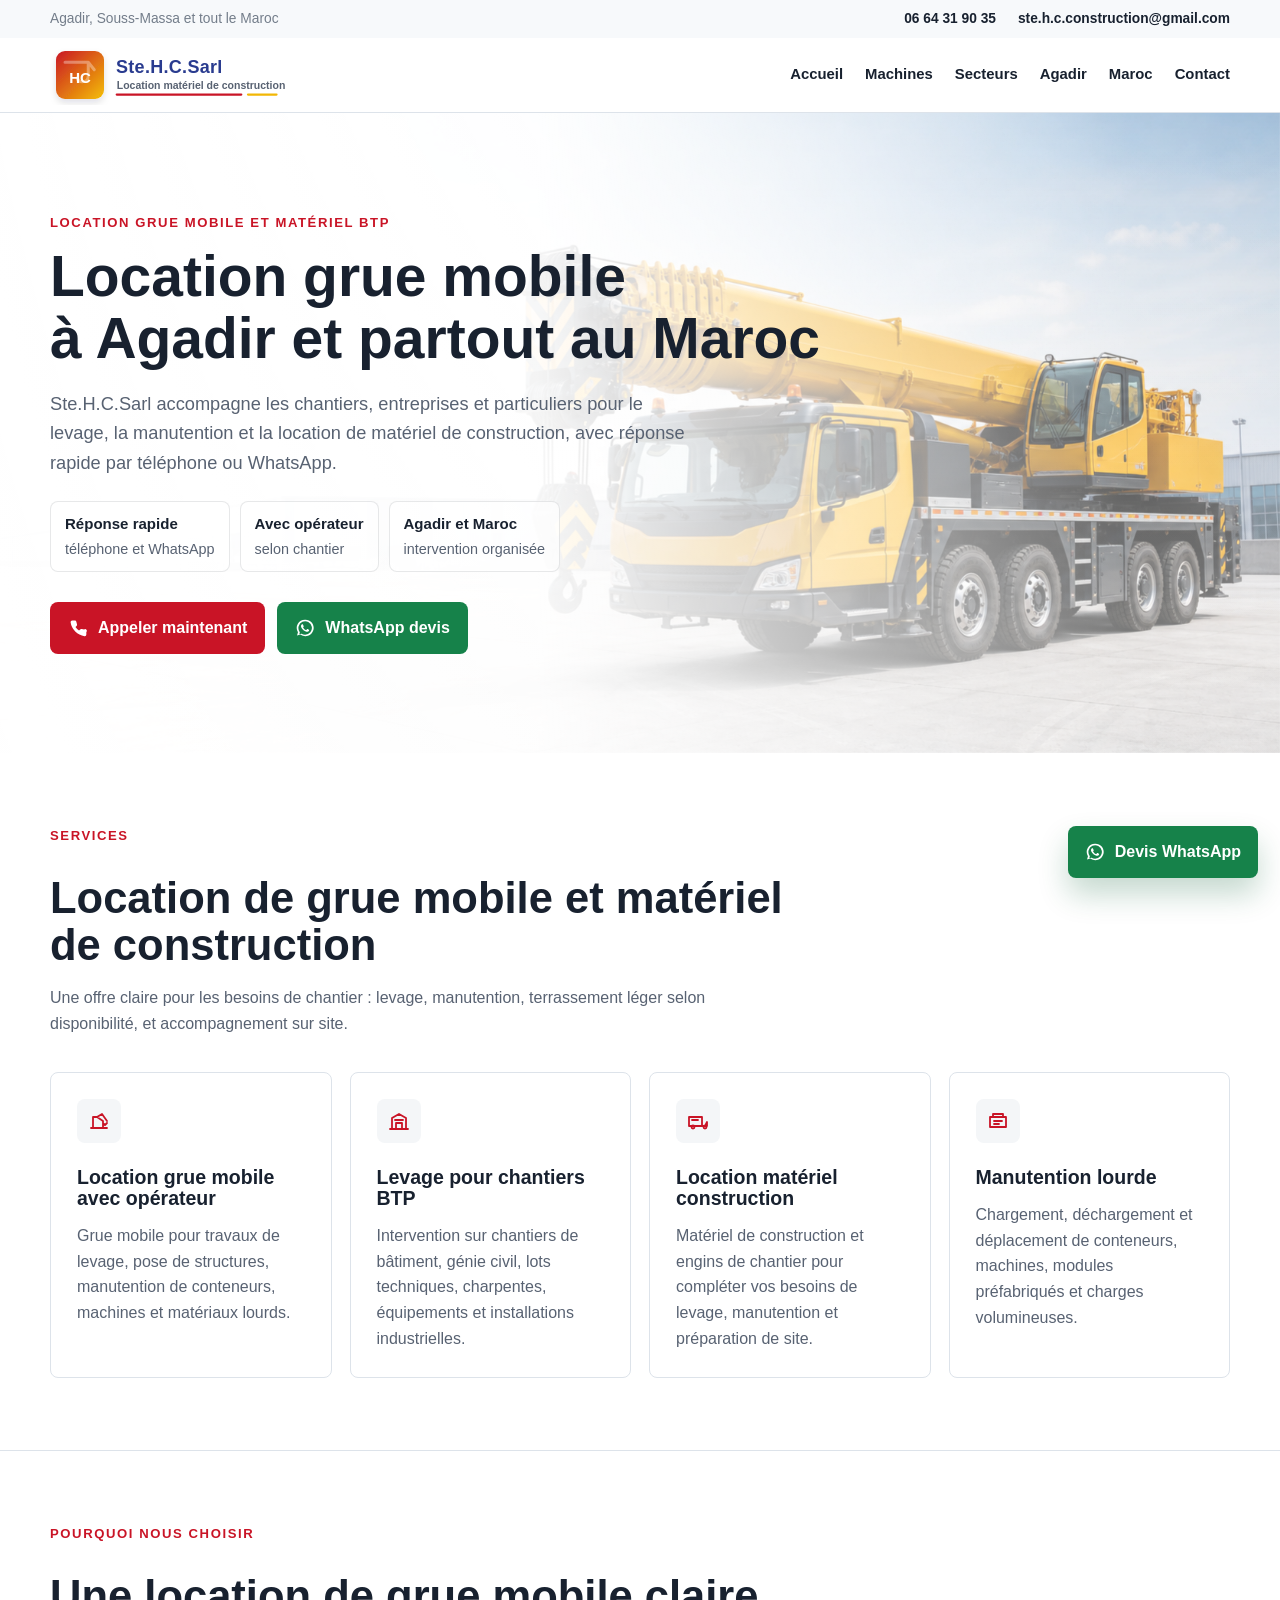
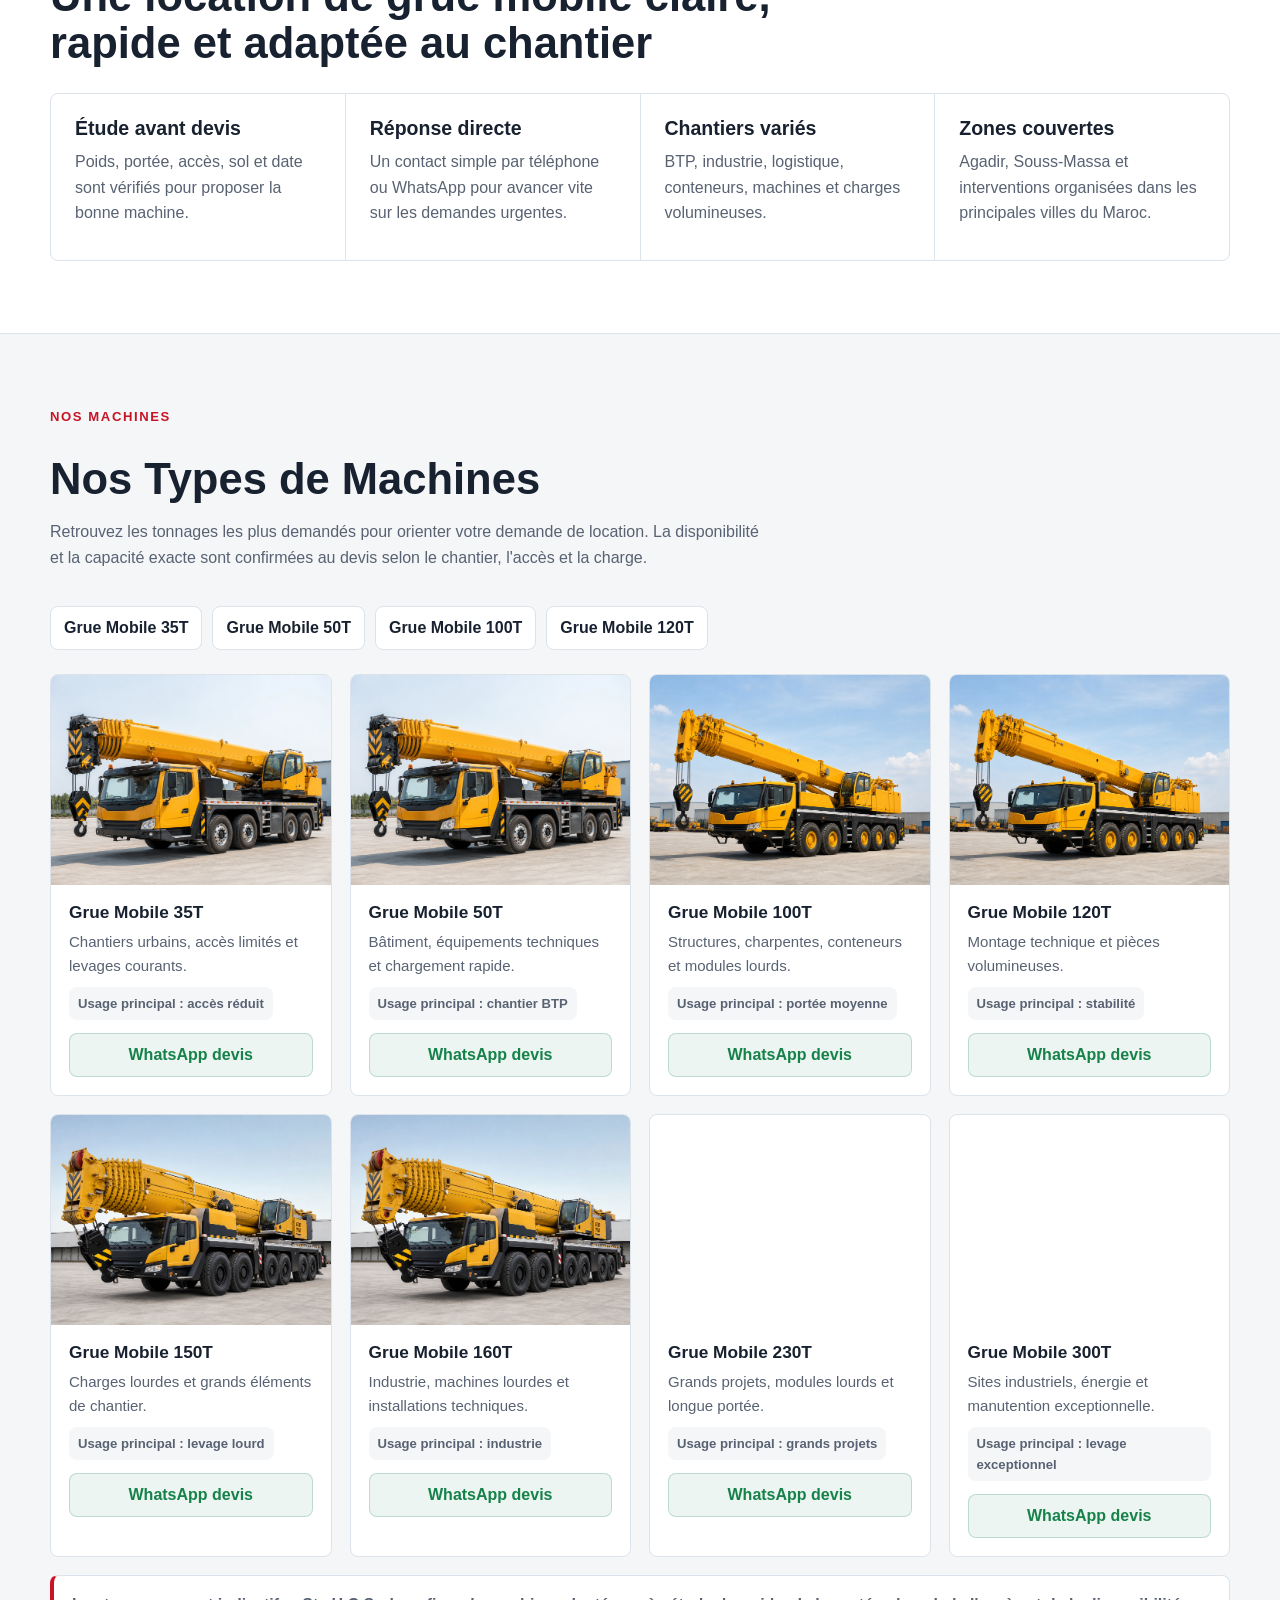
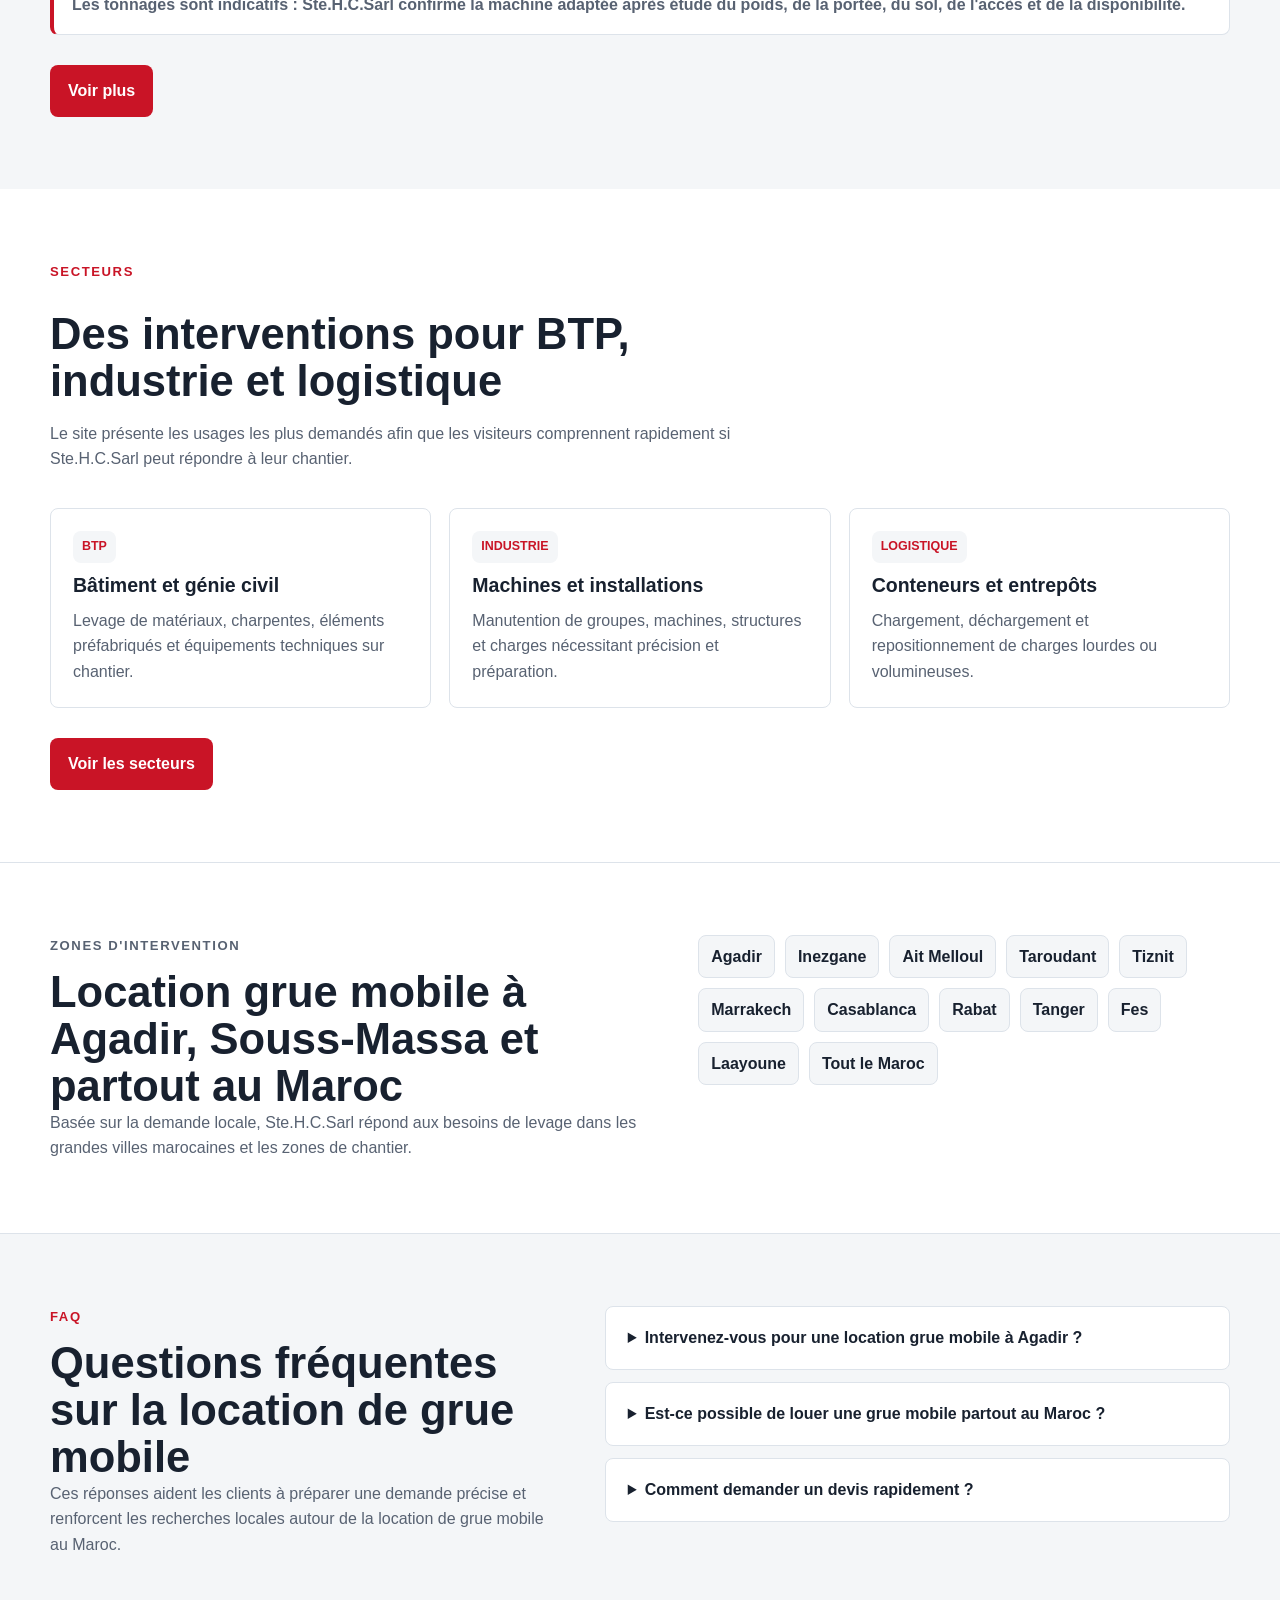
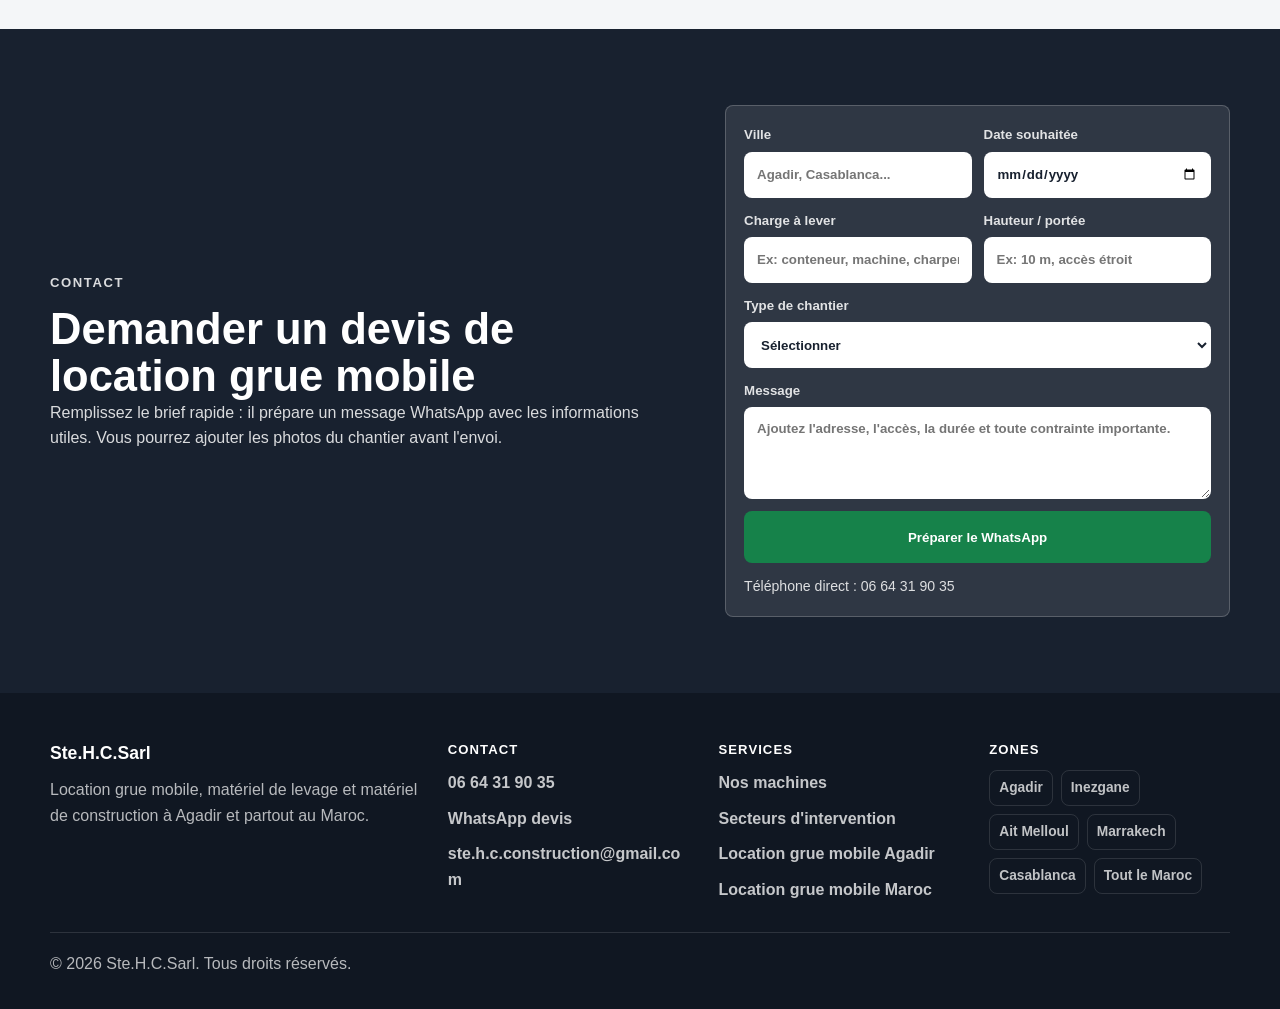
==== index.html @ ab38b183 "Initial static website deploy" ====
<!doctype html>
<html lang="fr-MA">
  <head>
    <meta charset="utf-8">
    <meta name="viewport" content="width=device-width, initial-scale=1">
    <title>Location Grue Mobile Agadir &amp; Maroc | Ste.H.C.Sarl</title>
    <meta name="description" content="Ste.H.C.Sarl loue grue mobile, matériel de levage et matériel de construction à Agadir et au Maroc : BTP, industrie, logistique, conteneurs. Devis WhatsApp.">
    <meta name="keywords" content="location grue mobile Agadir, location grue mobile Maroc, location matériel construction Agadir, grue mobile SANY Maroc, levage Agadir, manutention lourde Maroc">
    <meta name="robots" content="index, follow">
    <link rel="canonical" href="https://ste-hc-sarl.ma/">
    <meta property="og:type" content="website">
    <meta property="og:locale" content="fr_MA">
    <meta property="og:title" content="Location grue mobile à Agadir et partout au Maroc">
    <meta property="og:description" content="Location de grue mobile, levage et matériel de construction avec Ste.H.C.Sarl. Intervention à Agadir et dans tout le Maroc.">
    <meta property="og:url" content="https://ste-hc-sarl.ma/">
    <meta property="og:image" content="https://ste-hc-sarl.ma/assets/hero-grue-mobile-professionnelle.png">
    <meta name="twitter:card" content="summary_large_image">
    <link rel="icon" href="assets/logo-ste-hc-sarl-mark.svg" type="image/svg+xml">
    <link rel="stylesheet" href="styles.css">
    <script defer src="script.js"></script>
    <script type="application/ld+json">
      {
        "@context": "https://schema.org",
        "@type": ["LocalBusiness", "ProfessionalService"],
        "name": "Ste.H.C.Sarl",
        "alternateName": "Ste H C Sarl",
        "description": "Location de grue mobile, matériel de levage et matériel de construction à Agadir et partout au Maroc.",
        "url": "https://ste-hc-sarl.ma/",
        "telephone": "+212664319035",
        "email": "ste.h.c.construction@gmail.com",
        "priceRange": "Sur devis",
        "image": [
          "https://ste-hc-sarl.ma/assets/hero-grue-mobile-professionnelle.png",
          "https://ste-hc-sarl.ma/assets/location-grue-mobile-levage-conteneur-agadir.jpeg",
          "https://ste-hc-sarl.ma/assets/ste-hc-sarl-location-materiel-construction-maroc.jpeg"
        ],
        "address": {
          "@type": "PostalAddress",
          "addressLocality": "Agadir",
          "addressRegion": "Souss-Massa",
          "addressCountry": "MA"
        },
        "areaServed": [
          "Agadir",
          "Inezgane",
          "Ait Melloul",
          "Souss-Massa",
          "Marrakech",
          "Casablanca",
          "Rabat",
          "Tanger",
          "Fes",
          "Laayoune",
          "Maroc"
        ],
        "openingHoursSpecification": [
          {
            "@type": "OpeningHoursSpecification",
            "dayOfWeek": ["Monday", "Tuesday", "Wednesday", "Thursday", "Friday", "Saturday"],
            "opens": "08:00",
            "closes": "19:00"
          }
        ],
        "makesOffer": [
          {
            "@type": "Offer",
            "itemOffered": {
              "@type": "Service",
              "name": "Location grue mobile Agadir",
              "serviceType": "Location de grue mobile avec opérateur"
            }
          },
          {
            "@type": "Offer",
            "itemOffered": {
              "@type": "Service",
              "name": "Location matériel de construction Maroc",
              "serviceType": "Location de matériel BTP et matériel de levage"
            }
          }
        ],
        "contactPoint": {
          "@type": "ContactPoint",
          "telephone": "+212664319035",
          "contactType": "Devis et réservation",
          "areaServed": "MA",
          "availableLanguage": ["fr", "ar"]
        },
        "sameAs": [
          "https://wa.me/212664319035"
        ]
      }
    </script>
  </head>
  <body>
    <a class="skip-link" href="#contenu">Aller au contenu</a>

    <header class="site-header" id="accueil">
      <div class="topbar">
        <div class="container topbar__inner">
          <span>Agadir, Souss-Massa et tout le Maroc</span>
          <a href="tel:+212664319035">06 64 31 90 35</a>
          <a href="mailto:ste.h.c.construction@gmail.com">ste.h.c.construction@gmail.com</a>
        </div>
      </div>

      <nav class="navbar" aria-label="Navigation principale">
        <div class="container navbar__inner">
          <a class="brand" href="index.html" aria-label="Accueil Ste.H.C.Sarl">
            <img class="brand__logo" src="assets/logo-ste-hc-sarl.svg" width="360" height="80" alt="Ste.H.C.Sarl - Location matériel de construction">
          </a>
          <button class="nav-toggle" type="button" aria-expanded="false" aria-controls="site-menu">
            <span>Menu</span>
          </button>
          <div class="nav-menu" id="site-menu">
            <a href="index.html">Accueil</a>
            <a href="machines.html">Machines</a>
            <a href="secteurs.html">Secteurs</a>
            <a href="location-grue-mobile-agadir.html">Agadir</a>
            <a href="location-grue-mobile-maroc.html">Maroc</a>
            <a href="#contact">Contact</a>
          </div>
        </div>
      </nav>
    </header>

    <main id="contenu">
      <section class="hero" aria-labelledby="hero-title">
        <img class="hero__image" src="assets/hero-grue-mobile-professionnelle.png" width="1672" height="941" alt="Grue mobile professionnelle disponible en location à Agadir et au Maroc" fetchpriority="high">
        <div class="hero__shade"></div>
        <div class="container hero__content">
          <p class="eyebrow">Location grue mobile et matériel BTP</p>
          <h1 id="hero-title"><span>Location grue mobile</span><span>à Agadir et partout au Maroc</span></h1>
          <p class="hero__lead">Ste.H.C.Sarl accompagne les chantiers, entreprises et particuliers pour le levage, la manutention et la location de matériel de construction, avec réponse rapide par téléphone ou WhatsApp.</p>
          <div class="proof-strip" aria-label="Points forts">
            <span><strong>Réponse rapide</strong> téléphone et WhatsApp</span>
            <span><strong>Avec opérateur</strong> selon chantier</span>
            <span><strong>Agadir et Maroc</strong> intervention organisée</span>
          </div>
          <div class="hero__actions">
            <a class="btn btn--primary" href="tel:+212664319035">
              <svg aria-hidden="true" viewBox="0 0 24 24"><path d="M22 16.92v3a2 2 0 0 1-2.18 2A19.8 19.8 0 0 1 3.11 5.18 2 2 0 0 1 5.1 3h3a2 2 0 0 1 2 1.72c.12.9.33 1.78.63 2.62a2 2 0 0 1-.45 2.11L9 10.73a16 16 0 0 0 4.27 4.27l1.28-1.28a2 2 0 0 1 2.11-.45c.84.3 1.72.51 2.62.63A2 2 0 0 1 22 16.92z"/></svg>
              Appeler maintenant
            </a>
            <a class="btn btn--whatsapp" href="https://wa.me/212664319035?text=Bonjour%20Ste.H.C.Sarl%2C%20je%20souhaite%20un%20devis%20pour%20une%20location%20de%20grue%20mobile." target="_blank" rel="noopener">
              <svg aria-hidden="true" viewBox="0 0 24 24"><path d="M12.04 2a9.9 9.9 0 0 0-8.5 15l-1.1 4 4.12-1.08A9.94 9.94 0 1 0 12.04 2zm0 18.1a8.1 8.1 0 0 1-4.13-1.13l-.3-.18-2.44.64.65-2.38-.2-.31a8.1 8.1 0 1 1 6.42 3.36zm4.45-6.08c-.24-.12-1.43-.7-1.65-.78-.22-.08-.38-.12-.54.12-.16.24-.62.78-.76.94-.14.16-.28.18-.52.06-.24-.12-1.02-.38-1.94-1.2-.72-.64-1.2-1.43-1.34-1.67-.14-.24-.02-.37.1-.49.11-.11.24-.28.36-.42.12-.14.16-.24.24-.4.08-.16.04-.3-.02-.42-.06-.12-.54-1.3-.74-1.78-.2-.47-.4-.4-.54-.41h-.46c-.16 0-.42.06-.64.3-.22.24-.84.82-.84 2s.86 2.32.98 2.48c.12.16 1.69 2.58 4.1 3.62.57.25 1.02.39 1.37.5.58.18 1.1.16 1.51.1.46-.07 1.43-.58 1.63-1.14.2-.56.2-1.04.14-1.14-.06-.1-.22-.16-.46-.28z"/></svg>
              WhatsApp devis
            </a>
          </div>
        </div>
      </section>

      <section class="section" aria-labelledby="services-title">
        <div class="container">
          <div class="section__heading">
            <p class="eyebrow">Services</p>
            <h2 id="services-title">Location de grue mobile et matériel de construction</h2>
            <p>Une offre claire pour les besoins de chantier : levage, manutention, terrassement léger selon disponibilité, et accompagnement sur site.</p>
          </div>

          <div class="service-grid">
            <article class="service-card">
              <span class="service-card__icon" aria-hidden="true">
                <svg viewBox="0 0 24 24"><path d="M4 19h16M6 19V8h4l6 4v7M10 8l5-3 5 7M16 19v-5M16 14l2 2 2-2"/></svg>
              </span>
              <h3>Location grue mobile avec opérateur</h3>
              <p>Grue mobile pour travaux de levage, pose de structures, manutention de conteneurs, machines et matériaux lourds.</p>
            </article>
            <article class="service-card">
              <span class="service-card__icon" aria-hidden="true">
                <svg viewBox="0 0 24 24"><path d="M3 20h18M5 20V9l7-4 7 4v11M9 20v-6h6v6M8 11h8"/></svg>
              </span>
              <h3>Levage pour chantiers BTP</h3>
              <p>Intervention sur chantiers de bâtiment, génie civil, lots techniques, charpentes, équipements et installations industrielles.</p>
            </article>
            <article class="service-card">
              <span class="service-card__icon" aria-hidden="true">
                <svg viewBox="0 0 24 24"><path d="M3 17h13V8H3v9Zm13 0h3l2-4v4M7 19.5A1.5 1.5 0 1 0 7 16.5a1.5 1.5 0 0 0 0 3Zm12 0a1.5 1.5 0 1 0 0-3 1.5 1.5 0 0 0 0 3ZM6 11h6"/></svg>
              </span>
              <h3>Location matériel construction</h3>
              <p>Matériel de construction et engins de chantier pour compléter vos besoins de levage, manutention et préparation de site.</p>
            </article>
            <article class="service-card">
              <span class="service-card__icon" aria-hidden="true">
                <svg viewBox="0 0 24 24"><path d="M4 8h16v10H4V8Zm3 0V5h10v3M8 12h8M8 15h5"/></svg>
              </span>
              <h3>Manutention lourde</h3>
              <p>Chargement, déchargement et déplacement de conteneurs, machines, modules préfabriqués et charges volumineuses.</p>
            </article>
          </div>
        </div>
      </section>

      <section class="section trust-section" aria-labelledby="trust-title">
        <div class="container">
          <div class="section__heading section__heading--compact">
            <p class="eyebrow">Pourquoi nous choisir</p>
            <h2 id="trust-title">Une location de grue mobile claire, rapide et adaptée au chantier</h2>
          </div>
          <div class="trust-grid">
            <article>
              <h3>Étude avant devis</h3>
              <p>Poids, portée, accès, sol et date sont vérifiés pour proposer la bonne machine.</p>
            </article>
            <article>
              <h3>Réponse directe</h3>
              <p>Un contact simple par téléphone ou WhatsApp pour avancer vite sur les demandes urgentes.</p>
            </article>
            <article>
              <h3>Chantiers variés</h3>
              <p>BTP, industrie, logistique, conteneurs, machines et charges volumineuses.</p>
            </article>
            <article>
              <h3>Zones couvertes</h3>
              <p>Agadir, Souss-Massa et interventions organisées dans les principales villes du Maroc.</p>
            </article>
          </div>
        </div>
      </section>

      <section class="section section--alt" id="types-machines" aria-labelledby="machines-title">
        <div class="container">
          <div class="section__heading">
            <p class="eyebrow">Nos Machines</p>
            <h2 id="machines-title">Nos Types de Machines</h2>
            <p>Retrouvez les tonnages les plus demandés pour orienter votre demande de location. La disponibilité et la capacité exacte sont confirmées au devis selon le chantier, l'accès et la charge.</p>
          </div>

          <div class="machine-filter" aria-label="Types de machines">
            <a href="#machine-35t">Grue Mobile 35T</a>
            <a href="#machine-50t">Grue Mobile 50T</a>
            <a href="#machine-100t">Grue Mobile 100T</a>
            <a href="#machine-120t">Grue Mobile 120T</a>
          </div>

          <div class="machine-type-grid">
            <article class="machine-type-card" id="machine-35t">
              <img src="assets/grue-mobile-catalogue-35t-50t.png" width="1448" height="1086" loading="lazy" decoding="async" alt="Visuel catalogue grue mobile 35T pour location au Maroc">
              <div class="machine-type-card__body">
                <h3>Grue Mobile 35T</h3>
                <p>Chantiers urbains, accès limités et levages courants.</p>
                <span class="machine-type-card__use">Usage principal : accès réduit</span>
                <a href="https://wa.me/212664319035?text=Bonjour%20Ste.H.C.Sarl%2C%20je%20souhaite%20un%20devis%20pour%20une%20grue%20mobile%2035T." target="_blank" rel="noopener">WhatsApp devis</a>
              </div>
            </article>
            <article class="machine-type-card" id="machine-50t">
              <img src="assets/grue-mobile-catalogue-35t-50t.png" width="1448" height="1086" loading="lazy" decoding="async" alt="Visuel catalogue grue mobile 50T pour chantier au Maroc">
              <div class="machine-type-card__body">
                <h3>Grue Mobile 50T</h3>
                <p>Bâtiment, équipements techniques et chargement rapide.</p>
                <span class="machine-type-card__use">Usage principal : chantier BTP</span>
                <a href="https://wa.me/212664319035?text=Bonjour%20Ste.H.C.Sarl%2C%20je%20souhaite%20un%20devis%20pour%20une%20grue%20mobile%2050T." target="_blank" rel="noopener">WhatsApp devis</a>
              </div>
            </article>
            <article class="machine-type-card" id="machine-100t">
              <img src="assets/grue-mobile-catalogue-100t-120t.png" width="1448" height="1086" loading="lazy" decoding="async" alt="Visuel catalogue grue mobile 100T pour travaux BTP">
              <div class="machine-type-card__body">
                <h3>Grue Mobile 100T</h3>
                <p>Structures, charpentes, conteneurs et modules lourds.</p>
                <span class="machine-type-card__use">Usage principal : portée moyenne</span>
                <a href="https://wa.me/212664319035?text=Bonjour%20Ste.H.C.Sarl%2C%20je%20souhaite%20un%20devis%20pour%20une%20grue%20mobile%20100T." target="_blank" rel="noopener">WhatsApp devis</a>
              </div>
            </article>
            <article class="machine-type-card" id="machine-120t">
              <img src="assets/grue-mobile-catalogue-100t-120t.png" width="1448" height="1086" loading="lazy" decoding="async" alt="Visuel catalogue grue mobile 120T au Maroc selon disponibilité">
              <div class="machine-type-card__body">
                <h3>Grue Mobile 120T</h3>
                <p>Montage technique et pièces volumineuses.</p>
                <span class="machine-type-card__use">Usage principal : stabilité</span>
                <a href="https://wa.me/212664319035?text=Bonjour%20Ste.H.C.Sarl%2C%20je%20souhaite%20un%20devis%20pour%20une%20grue%20mobile%20120T." target="_blank" rel="noopener">WhatsApp devis</a>
              </div>
            </article>
            <article class="machine-type-card" id="machine-150t">
              <img src="assets/grue-mobile-catalogue-150t-160t.png" width="1448" height="1086" loading="lazy" decoding="async" alt="Visuel catalogue grue mobile 150T pour levage lourd au Maroc">
              <div class="machine-type-card__body">
                <h3>Grue Mobile 150T</h3>
                <p>Charges lourdes et grands éléments de chantier.</p>
                <span class="machine-type-card__use">Usage principal : levage lourd</span>
                <a href="https://wa.me/212664319035?text=Bonjour%20Ste.H.C.Sarl%2C%20je%20souhaite%20un%20devis%20pour%20une%20grue%20mobile%20150T." target="_blank" rel="noopener">WhatsApp devis</a>
              </div>
            </article>
            <article class="machine-type-card" id="machine-160t">
              <img src="assets/grue-mobile-catalogue-150t-160t.png" width="1448" height="1086" loading="lazy" decoding="async" alt="Visuel catalogue grue mobile 160T pour chantier industriel">
              <div class="machine-type-card__body">
                <h3>Grue Mobile 160T</h3>
                <p>Industrie, machines lourdes et installations techniques.</p>
                <span class="machine-type-card__use">Usage principal : industrie</span>
                <a href="https://wa.me/212664319035?text=Bonjour%20Ste.H.C.Sarl%2C%20je%20souhaite%20un%20devis%20pour%20une%20grue%20mobile%20160T." target="_blank" rel="noopener">WhatsApp devis</a>
              </div>
            </article>
            <article class="machine-type-card" id="machine-230t">
              <img src="assets/grue-mobile-catalogue-230t-300t.png" width="1448" height="1086" loading="lazy" decoding="async" alt="Visuel catalogue grue mobile 230T pour grands projets au Maroc">
              <div class="machine-type-card__body">
                <h3>Grue Mobile 230T</h3>
                <p>Grands projets, modules lourds et longue portée.</p>
                <span class="machine-type-card__use">Usage principal : grands projets</span>
                <a href="https://wa.me/212664319035?text=Bonjour%20Ste.H.C.Sarl%2C%20je%20souhaite%20un%20devis%20pour%20une%20grue%20mobile%20230T." target="_blank" rel="noopener">WhatsApp devis</a>
              </div>
            </article>
            <article class="machine-type-card" id="machine-300t">
              <img src="assets/grue-mobile-catalogue-230t-300t.png" width="1448" height="1086" loading="lazy" decoding="async" alt="Visuel catalogue grue mobile 300T pour manutention exceptionnelle au Maroc">
              <div class="machine-type-card__body">
                <h3>Grue Mobile 300T</h3>
                <p>Sites industriels, énergie et manutention exceptionnelle.</p>
                <span class="machine-type-card__use">Usage principal : levage exceptionnel</span>
                <a href="https://wa.me/212664319035?text=Bonjour%20Ste.H.C.Sarl%2C%20je%20souhaite%20un%20devis%20pour%20une%20grue%20mobile%20300T." target="_blank" rel="noopener">WhatsApp devis</a>
              </div>
            </article>
          </div>
          <p class="machine-note">Les tonnages sont indicatifs : Ste.H.C.Sarl confirme la machine adaptée après étude du poids, de la portée, du sol, de l'accès et de la disponibilité.</p>
          <div class="hero__actions">
            <a class="btn btn--primary" href="machines.html">Voir plus</a>
          </div>
        </div>
      </section>

      <section class="section" aria-labelledby="secteurs-title">
        <div class="container">
          <div class="section__heading">
            <p class="eyebrow">Secteurs</p>
            <h2 id="secteurs-title">Des interventions pour BTP, industrie et logistique</h2>
            <p>Le site présente les usages les plus demandés afin que les visiteurs comprennent rapidement si Ste.H.C.Sarl peut répondre à leur chantier.</p>
          </div>
          <div class="sector-grid">
            <article class="sector-card">
              <div class="sector-card__body">
                <span class="sector-card__meta">BTP</span>
                <h3>Bâtiment et génie civil</h3>
                <p>Levage de matériaux, charpentes, éléments préfabriqués et équipements techniques sur chantier.</p>
              </div>
            </article>
            <article class="sector-card">
              <div class="sector-card__body">
                <span class="sector-card__meta">Industrie</span>
                <h3>Machines et installations</h3>
                <p>Manutention de groupes, machines, structures et charges nécessitant précision et préparation.</p>
              </div>
            </article>
            <article class="sector-card">
              <div class="sector-card__body">
                <span class="sector-card__meta">Logistique</span>
                <h3>Conteneurs et entrepôts</h3>
                <p>Chargement, déchargement et repositionnement de charges lourdes ou volumineuses.</p>
              </div>
            </article>
          </div>
          <div class="hero__actions">
            <a class="btn btn--primary" href="secteurs.html">Voir les secteurs</a>
          </div>
        </div>
      </section>

      <section class="section zones" aria-labelledby="zones-title">
        <div class="container zones__grid">
          <div>
            <p class="eyebrow">Zones d'intervention</p>
            <h2 id="zones-title">Location grue mobile à Agadir, Souss-Massa et partout au Maroc</h2>
            <p>Basée sur la demande locale, Ste.H.C.Sarl répond aux besoins de levage dans les grandes villes marocaines et les zones de chantier.</p>
          </div>
          <div class="city-list" aria-label="Villes desservies">
            <span>Agadir</span>
            <span>Inezgane</span>
            <span>Ait Melloul</span>
            <span>Taroudant</span>
            <span>Tiznit</span>
            <span>Marrakech</span>
            <span>Casablanca</span>
            <span>Rabat</span>
            <span>Tanger</span>
            <span>Fes</span>
            <span>Laayoune</span>
            <span>Tout le Maroc</span>
          </div>
        </div>
      </section>

      <section class="section section--alt" aria-labelledby="faq-title">
        <div class="container faq-layout">
          <div>
            <p class="eyebrow">FAQ</p>
            <h2 id="faq-title">Questions fréquentes sur la location de grue mobile</h2>
            <p>Ces réponses aident les clients à préparer une demande précise et renforcent les recherches locales autour de la location de grue mobile au Maroc.</p>
          </div>
          <div class="faq-list">
            <details>
              <summary>Intervenez-vous pour une location grue mobile à Agadir ?</summary>
              <p>Oui, Ste.H.C.Sarl intervient à Agadir et dans les zones proches comme Inezgane, Ait Melloul, Taroudant et Tiznit.</p>
            </details>
            <details>
              <summary>Est-ce possible de louer une grue mobile partout au Maroc ?</summary>
              <p>Oui, les interventions peuvent être organisées dans plusieurs villes du Maroc selon le type de chantier, la distance et la disponibilité du matériel.</p>
            </details>
            <details>
              <summary>Comment demander un devis rapidement ?</summary>
              <p>Appelez le 06 64 31 90 35 ou envoyez les détails du chantier par WhatsApp : ville, charge, hauteur, accès et date souhaitée.</p>
            </details>
          </div>
        </div>
      </section>

      <section class="contact-section" id="contact" aria-labelledby="contact-title">
        <div class="container contact-section__grid">
          <div>
            <p class="eyebrow">Contact</p>
            <h2 id="contact-title">Demander un devis de location grue mobile</h2>
            <p>Remplissez le brief rapide : il prépare un message WhatsApp avec les informations utiles. Vous pourrez ajouter les photos du chantier avant l'envoi.</p>
          </div>
          <form class="quote-form" data-quote-form>
            <div class="quote-form__grid">
              <label>Ville
                <input name="ville" autocomplete="address-level2" placeholder="Agadir, Casablanca...">
              </label>
              <label>Date souhaitée
                <input name="date" type="date">
              </label>
              <label>Charge à lever
                <input name="charge" placeholder="Ex: conteneur, machine, charpente">
              </label>
              <label>Hauteur / portée
                <input name="hauteur" placeholder="Ex: 10 m, accès étroit">
              </label>
            </div>
            <label>Type de chantier
              <select name="chantier">
                <option value="">Sélectionner</option>
                <option>BTP / bâtiment</option>
                <option>Industrie</option>
                <option>Logistique / conteneur</option>
                <option>Particulier</option>
                <option>Autre</option>
              </select>
            </label>
            <label>Message
              <textarea name="message" placeholder="Ajoutez l'adresse, l'accès, la durée et toute contrainte importante."></textarea>
            </label>
            <button class="btn btn--whatsapp" type="submit">Préparer le WhatsApp</button>
            <p class="quote-form__note">Téléphone direct : 06 64 31 90 35</p>
          </form>
        </div>
      </section>
    </main>

    <footer class="site-footer">
      <div class="container site-footer__grid">
        <div class="site-footer__brand">
          <strong>Ste.H.C.Sarl</strong>
          <p>Location grue mobile, matériel de levage et matériel de construction à Agadir et partout au Maroc.</p>
        </div>
        <div class="site-footer__column">
          <strong class="footer-title">Contact</strong>
          <a href="tel:+212664319035">06 64 31 90 35</a>
          <a href="https://wa.me/212664319035?text=Bonjour%20Ste.H.C.Sarl%2C%20je%20souhaite%20un%20devis%20pour%20une%20location%20de%20grue%20mobile." target="_blank" rel="noopener">WhatsApp devis</a>
          <a href="mailto:ste.h.c.construction@gmail.com">ste.h.c.construction@gmail.com</a>
        </div>
        <div class="site-footer__column">
          <strong class="footer-title">Services</strong>
          <a href="machines.html">Nos machines</a>
          <a href="secteurs.html">Secteurs d'intervention</a>
          <a href="location-grue-mobile-agadir.html">Location grue mobile Agadir</a>
          <a href="location-grue-mobile-maroc.html">Location grue mobile Maroc</a>
        </div>
        <div class="site-footer__column">
          <strong class="footer-title">Zones</strong>
          <div class="footer-cities">
            <span>Agadir</span>
            <span>Inezgane</span>
            <span>Ait Melloul</span>
            <span>Marrakech</span>
            <span>Casablanca</span>
            <span>Tout le Maroc</span>
          </div>
        </div>
        <p class="copyright">© <span data-year></span> Ste.H.C.Sarl. Tous droits réservés.</p>
      </div>
    </footer>

    <a class="whatsapp-float" href="https://wa.me/212664319035?text=Bonjour%20Ste.H.C.Sarl%2C%20je%20souhaite%20un%20devis%20pour%20une%20location%20de%20grue%20mobile." target="_blank" rel="noopener" aria-label="Demander un devis sur WhatsApp">
      <svg aria-hidden="true" viewBox="0 0 24 24"><path d="M12.04 2a9.9 9.9 0 0 0-8.5 15l-1.1 4 4.12-1.08A9.94 9.94 0 1 0 12.04 2zm0 18.1a8.1 8.1 0 0 1-4.13-1.13l-.3-.18-2.44.64.65-2.38-.2-.31a8.1 8.1 0 1 1 6.42 3.36zm4.45-6.08c-.24-.12-1.43-.7-1.65-.78-.22-.08-.38-.12-.54.12-.16.24-.62.78-.76.94-.14.16-.28.18-.52.06-.24-.12-1.02-.38-1.94-1.2-.72-.64-1.2-1.43-1.34-1.67-.14-.24-.02-.37.1-.49.11-.11.24-.28.36-.42.12-.14.16-.24.24-.4.08-.16.04-.3-.02-.42-.06-.12-.54-1.3-.74-1.78-.2-.47-.4-.4-.54-.41h-.46c-.16 0-.42.06-.64.3-.22.24-.84.82-.84 2s.86 2.32.98 2.48c.12.16 1.69 2.58 4.1 3.62.57.25 1.02.39 1.37.5.58.18 1.1.16 1.51.1.46-.07 1.43-.58 1.63-1.14.2-.56.2-1.04.14-1.14-.06-.1-.22-.16-.46-.28z"/></svg>
      Devis WhatsApp
    </a>

    <div class="mobile-cta" aria-label="Actions rapides">
      <a href="tel:+212664319035">Appeler</a>
      <a href="https://wa.me/212664319035?text=Bonjour%20Ste.H.C.Sarl%2C%20je%20souhaite%20un%20devis%20pour%20une%20location%20de%20grue%20mobile." target="_blank" rel="noopener">WhatsApp</a>
    </div>
  </body>
</html>
---- styles.css ----
:root {
  --ink: #18212f;
  --steel: #586272;
  --muted: #737d8a;
  --paper: #ffffff;
  --mist: #f4f6f8;
  --line: #dde3ea;
  --red: #c91426;
  --red-dark: #990d1b;
  --yellow: #f2b705;
  --yellow-dark: #c88d00;
  --green: #16824a;
  --green-dark: #0d5f35;
  --blue: #293b8f;
  --shadow: 0 10px 28px rgba(24, 33, 47, 0.08);
  --radius: 8px;
  --container: 1180px;
  --ease: cubic-bezier(0.2, 0.8, 0.2, 1);
  --duration: 260ms;
}

* {
  box-sizing: border-box;
}

html {
  scroll-behavior: smooth;
  overflow-x: hidden;
}

body {
  margin: 0;
  color: var(--ink);
  font-family: Arial, Helvetica, sans-serif;
  font-size: 16px;
  line-height: 1.6;
  background: var(--paper);
  overflow-x: hidden;
}

body.menu-open {
  overflow: hidden;
}

img,
svg {
  display: block;
}

img {
  max-width: 100%;
  height: auto;
}

a {
  color: inherit;
  text-decoration: none;
}

p {
  margin: 0;
  color: var(--steel);
}

h1,
h2,
h3 {
  margin: 0;
  line-height: 1.08;
  letter-spacing: 0;
}

h1 {
  max-width: 850px;
  font-size: clamp(2.15rem, 4.45vw, 3.75rem);
  overflow-wrap: break-word;
}

h2 {
  max-width: 760px;
  font-size: clamp(1.75rem, 3.4vw, 2.75rem);
  overflow-wrap: break-word;
}

h3 {
  font-size: 1.22rem;
}

.container {
  width: 100%;
  max-width: calc(var(--container) + 36px);
  margin-inline: auto;
  padding-inline: 18px;
  min-width: 0;
}

.skip-link {
  position: absolute;
  left: 16px;
  top: 10px;
  z-index: 50;
  transform: translateY(-140%);
  padding: 10px 14px;
  background: var(--ink);
  color: var(--paper);
  border-radius: var(--radius);
}

.skip-link:focus {
  transform: translateY(0);
}

.site-header {
  position: sticky;
  top: 0;
  z-index: 30;
  border-bottom: 1px solid var(--line);
  box-shadow: none;
  transition: border-color var(--duration) var(--ease), box-shadow var(--duration) var(--ease);
}

.site-header.is-scrolled {
  border-bottom-color: transparent;
  box-shadow: 0 10px 28px rgba(24, 33, 47, 0.08);
}

.topbar {
  background: #f7f9fb;
  color: var(--ink);
  font-size: 0.86rem;
}

.topbar__inner {
  min-height: 38px;
  display: flex;
  align-items: center;
  justify-content: flex-end;
  gap: 22px;
}

.topbar__inner span {
  margin-right: auto;
  color: var(--muted);
}

.topbar a {
  color: var(--ink);
  font-weight: 700;
  min-width: 0;
  overflow-wrap: anywhere;
}

.navbar {
  position: relative;
  background: rgba(255, 255, 255, 0.96);
  backdrop-filter: blur(10px);
  transition: background var(--duration) var(--ease);
}

.site-header.is-scrolled .navbar {
  background: rgba(255, 255, 255, 0.985);
}

.navbar__inner {
  min-height: 74px;
  display: flex;
  align-items: center;
  justify-content: space-between;
  gap: 24px;
}

.brand {
  display: inline-flex;
  align-items: center;
  min-width: 0;
}

.brand__logo {
  display: block;
  width: min(270px, 58vw);
  height: auto;
  transition: transform var(--duration) var(--ease);
}

.brand:hover .brand__logo {
  transform: translateY(-1px);
}

.nav-menu {
  display: flex;
  align-items: center;
  gap: 22px;
  font-size: 0.93rem;
  font-weight: 700;
}

.nav-menu a {
  position: relative;
  color: var(--ink);
  transition: color var(--duration) var(--ease);
}

.nav-menu a::after {
  content: "";
  position: absolute;
  left: 0;
  right: 0;
  bottom: -8px;
  height: 2px;
  border-radius: 999px;
  background: var(--red);
  transform: scaleX(0);
  transform-origin: left;
  transition: transform var(--duration) var(--ease);
}

.nav-menu a:hover,
.nav-menu a[aria-current="page"] {
  color: var(--red);
}

.nav-menu a:hover::after,
.nav-menu a[aria-current="page"]::after {
  transform: scaleX(1);
}

.nav-toggle {
  display: none;
  min-width: 76px;
  min-height: 42px;
  border: 1px solid var(--line);
  border-radius: var(--radius);
  background: var(--paper);
  color: var(--ink);
  font: inherit;
  font-weight: 800;
}

.hero,
.page-hero {
  position: relative;
  min-height: min(720px, 82svh);
  display: grid;
  align-items: center;
  overflow: hidden;
  color: var(--paper);
}

.hero {
  min-height: min(640px, 74svh);
  color: var(--ink);
  background: #f7f9fb;
}

.page-hero {
  min-height: min(590px, 72svh);
}

.hero__image,
.page-hero__image {
  position: absolute;
  inset: 0;
  width: 100%;
  height: 100%;
  object-fit: cover;
  animation: media-settle 1200ms var(--ease) both;
}

.hero__image {
  object-position: 72% center;
}

.page-hero__image {
  object-position: center 50%;
}

.page-hero--maroc .page-hero__image {
  object-position: center 45%;
}

.hero__shade,
.page-hero__shade {
  position: absolute;
  inset: 0;
  background:
    linear-gradient(90deg, rgba(12, 18, 30, 0.88), rgba(12, 18, 30, 0.58) 45%, rgba(12, 18, 30, 0.15)),
    linear-gradient(180deg, rgba(12, 18, 30, 0.15), rgba(12, 18, 30, 0.55));
}

.hero__shade {
  background:
    linear-gradient(90deg, rgba(255, 255, 255, 0.98), rgba(255, 255, 255, 0.94) 42%, rgba(255, 255, 255, 0.56) 63%, rgba(255, 255, 255, 0.08) 88%),
    linear-gradient(180deg, rgba(255, 255, 255, 0.08), rgba(255, 255, 255, 0.52));
}

.hero__content,
.page-hero__content {
  position: relative;
  z-index: 1;
  min-width: 0;
  padding-block: 72px;
}

.hero__content > *,
.page-hero__content > * {
  animation: fade-rise 760ms var(--ease) both;
}

.hero__content > *:nth-child(2),
.page-hero__content > *:nth-child(2) {
  animation-delay: 80ms;
}

.hero__content > *:nth-child(3),
.page-hero__content > *:nth-child(3) {
  animation-delay: 150ms;
}

.hero__content > *:nth-child(4),
.page-hero__content > *:nth-child(4) {
  animation-delay: 220ms;
}

.hero__content > *:nth-child(5),
.page-hero__content > *:nth-child(5) {
  animation-delay: 290ms;
}

.hero__lead,
.page-hero__content p:not(.eyebrow) {
  max-width: 640px;
  margin-top: 20px;
  color: rgba(255, 255, 255, 0.88);
  font-size: 1.14rem;
}

.hero__lead {
  color: var(--steel);
}

.eyebrow {
  margin-bottom: 13px;
  color: var(--red);
  font-size: 0.82rem;
  font-weight: 900;
  letter-spacing: 0.12em;
  text-transform: uppercase;
}

.hero .eyebrow,
.page-hero .eyebrow {
  color: var(--yellow);
}

.hero .eyebrow {
  color: var(--red);
}

.hero h1 span {
  display: block;
}

.proof-strip {
  max-width: 700px;
  display: flex;
  flex-wrap: wrap;
  gap: 10px;
  margin-top: 24px;
}

.proof-strip span {
  display: inline-flex;
  flex-direction: column;
  gap: 2px;
  min-height: 58px;
  justify-content: center;
  padding: 10px 14px;
  border: 1px solid rgba(24, 33, 47, 0.1);
  border-radius: var(--radius);
  background: rgba(255, 255, 255, 0.7);
  color: var(--steel);
  font-size: 0.9rem;
  transition: transform var(--duration) var(--ease), border-color var(--duration) var(--ease), background var(--duration) var(--ease);
}

.proof-strip span:hover {
  transform: translateY(-2px);
  border-color: rgba(201, 20, 38, 0.2);
  background: rgba(255, 255, 255, 0.86);
}

.proof-strip strong {
  color: var(--ink);
  font-size: 0.94rem;
}

.hero__actions {
  display: flex;
  flex-wrap: wrap;
  align-items: center;
  gap: 12px;
  margin-top: 30px;
}

.btn {
  min-height: 52px;
  display: inline-flex;
  align-items: center;
  justify-content: center;
  gap: 10px;
  padding: 13px 18px;
  border-radius: var(--radius);
  font-weight: 900;
  box-shadow: none;
  transition: transform var(--duration) var(--ease), background var(--duration) var(--ease), border-color var(--duration) var(--ease), box-shadow var(--duration) var(--ease);
}

.btn:hover {
  transform: translateY(-2px);
}

.btn:focus-visible,
.nav-toggle:focus-visible,
.machine-filter a:focus-visible,
.machine-type-card a:focus-visible,
.whatsapp-float:focus-visible,
.mobile-cta a:focus-visible {
  outline: 3px solid rgba(41, 59, 143, 0.22);
  outline-offset: 3px;
}

.btn svg {
  width: 20px;
  height: 20px;
  fill: currentColor;
}

.btn--primary {
  background: var(--red);
  color: var(--paper);
}

.btn--primary:hover {
  background: var(--red-dark);
}

.btn--whatsapp {
  background: var(--green);
  color: var(--paper);
}

.btn--whatsapp:hover {
  background: var(--green-dark);
}

.text-link {
  color: var(--ink);
  font-weight: 900;
  text-decoration: underline;
  text-underline-offset: 5px;
}

.section {
  padding: 72px 0;
}

.section--alt {
  background: var(--mist);
}

.section__heading {
  display: grid;
  gap: 16px;
  margin-bottom: 36px;
}

.section__heading p:not(.eyebrow) {
  max-width: 720px;
}

.service-grid {
  display: grid;
  grid-template-columns: repeat(auto-fit, minmax(240px, 1fr));
  gap: 18px;
}

.service-card {
  min-height: 220px;
  padding: 26px;
  border: 1px solid var(--line);
  border-radius: var(--radius);
  background: var(--paper);
  box-shadow: none;
  transition: transform var(--duration) var(--ease), border-color var(--duration) var(--ease), box-shadow var(--duration) var(--ease);
}

.service-card:hover {
  transform: translateY(-4px);
  border-color: rgba(201, 20, 38, 0.18);
  box-shadow: var(--shadow);
}

.service-card__icon,
.service-card__number {
  width: 44px;
  height: 44px;
  display: grid;
  place-items: center;
  margin-bottom: 24px;
  border-radius: var(--radius);
  background: var(--mist);
  color: var(--red);
  font-weight: 900;
  transition: transform var(--duration) var(--ease), background var(--duration) var(--ease);
}

.service-card__icon svg {
  width: 24px;
  height: 24px;
  fill: none;
  stroke: currentColor;
  stroke-width: 1.8;
  stroke-linecap: round;
  stroke-linejoin: round;
}

.service-card:hover .service-card__icon {
  transform: translateY(-2px);
  background: rgba(201, 20, 38, 0.08);
}

.service-card p {
  margin-top: 14px;
}

.trust-section {
  border-top: 1px solid var(--line);
  border-bottom: 1px solid var(--line);
}

.section__heading--compact {
  margin-bottom: 26px;
}

.trust-grid {
  display: grid;
  grid-template-columns: repeat(4, minmax(0, 1fr));
  gap: 1px;
  overflow: hidden;
  border: 1px solid var(--line);
  border-radius: var(--radius);
  background: var(--line);
}

.trust-grid article {
  min-height: 166px;
  padding: 24px;
  background: var(--paper);
  transition: background var(--duration) var(--ease);
}

.trust-grid article:hover {
  background: #fbfcfd;
}

.trust-grid p {
  margin-top: 10px;
}

.service-card ul,
.machine-card ul,
.sector-card ul,
.check-list {
  margin: 16px 0 0;
  padding: 0;
  list-style: none;
}

.service-card li,
.machine-card li,
.sector-card li,
.check-list li {
  position: relative;
  padding-left: 18px;
  color: var(--steel);
}

.service-card li + li,
.machine-card li + li,
.sector-card li + li,
.check-list li + li {
  margin-top: 8px;
}

.service-card li::before,
.machine-card li::before,
.sector-card li::before,
.check-list li::before {
  content: "";
  position: absolute;
  left: 0;
  top: 0.7em;
  width: 7px;
  height: 7px;
  border-radius: 999px;
  background: var(--red);
}

.machine-grid,
.sector-grid,
.rental-grid,
.article-grid {
  display: grid;
  grid-template-columns: repeat(3, minmax(0, 1fr));
  gap: 18px;
}

.machine-card,
.sector-card,
.rental-card,
.article-card {
  border: 1px solid var(--line);
  border-radius: var(--radius);
  background: var(--paper);
  overflow: hidden;
  box-shadow: none;
  transition: transform var(--duration) var(--ease), border-color var(--duration) var(--ease), box-shadow var(--duration) var(--ease);
}

.machine-card:hover,
.sector-card:hover,
.rental-card:hover,
.article-card:hover {
  transform: translateY(-4px);
  border-color: rgba(201, 20, 38, 0.18);
  box-shadow: var(--shadow);
}

.machine-card img,
.sector-card img,
.article-card img {
  width: 100%;
  aspect-ratio: 16 / 10;
  object-fit: cover;
}

.machine-card__body,
.sector-card__body,
.article-card__body,
.rental-card {
  padding: 22px;
}

.machine-card__meta,
.sector-card__meta {
  display: inline-flex;
  margin-bottom: 12px;
  padding: 6px 9px;
  border-radius: var(--radius);
  background: var(--mist);
  color: var(--red);
  font-size: 0.78rem;
  font-weight: 900;
  text-transform: uppercase;
}

.machine-card p,
.sector-card p,
.rental-card p,
.article-card p {
  margin-top: 12px;
}

.machine-filter {
  display: flex;
  flex-wrap: wrap;
  gap: 10px;
  margin-bottom: 24px;
}

.machine-filter a {
  min-height: 42px;
  display: inline-flex;
  align-items: center;
  justify-content: center;
  padding: 8px 13px;
  border: 1px solid var(--line);
  border-radius: var(--radius);
  background: var(--paper);
  color: var(--ink);
  font-weight: 900;
  transition: transform var(--duration) var(--ease), border-color var(--duration) var(--ease), color var(--duration) var(--ease), background var(--duration) var(--ease);
}

.machine-filter a:hover {
  transform: translateY(-2px);
  border-color: var(--red);
  color: var(--red);
}

.machine-type-grid {
  display: grid;
  grid-template-columns: repeat(4, minmax(0, 1fr));
  gap: 18px;
}

.machine-type-card {
  border: 1px solid var(--line);
  border-radius: var(--radius);
  overflow: hidden;
  background: var(--paper);
  box-shadow: none;
  transition: transform var(--duration) var(--ease), border-color var(--duration) var(--ease), box-shadow var(--duration) var(--ease);
}

.machine-type-card:hover {
  transform: translateY(-4px);
  border-color: rgba(22, 130, 74, 0.22);
  box-shadow: var(--shadow);
}

.machine-type-card img {
  width: 100%;
  aspect-ratio: 4 / 3;
  object-fit: cover;
  object-position: center;
  transition: transform 600ms var(--ease);
}

.machine-type-card:hover img {
  transform: scale(1.035);
}

.machine-type-card__body {
  display: grid;
  gap: 9px;
  padding: 18px;
}

.machine-type-card h3 {
  font-size: 1.08rem;
}

.machine-type-card p {
  font-size: 0.94rem;
}

.machine-type-card__use {
  display: inline-flex;
  width: fit-content;
  padding: 6px 9px;
  border-radius: var(--radius);
  background: var(--mist);
  color: var(--steel);
  font-size: 0.82rem;
  font-weight: 900;
}

.machine-type-card a {
  min-height: 42px;
  display: inline-flex;
  align-items: center;
  justify-content: center;
  margin-top: 4px;
  padding: 8px 12px;
  border: 1px solid rgba(22, 130, 74, 0.22);
  border-radius: var(--radius);
  background: rgba(22, 130, 74, 0.08);
  color: var(--green);
  font-weight: 900;
  transition: background var(--duration) var(--ease), border-color var(--duration) var(--ease), color var(--duration) var(--ease), transform var(--duration) var(--ease);
}

.machine-type-card a:hover {
  transform: translateY(-1px);
  border-color: var(--green);
  background: var(--green);
  color: var(--paper);
}

.machine-note {
  margin-top: 18px;
  padding: 16px 18px;
  border: 1px solid var(--line);
  border-left: 4px solid var(--red);
  border-radius: var(--radius);
  background: var(--paper);
  color: var(--steel);
  font-weight: 800;
}

.spec-strip {
  display: grid;
  grid-template-columns: repeat(4, minmax(0, 1fr));
  gap: 1px;
  border-radius: var(--radius);
  overflow: hidden;
  background: var(--line);
}

.spec-strip div {
  min-height: 118px;
  display: grid;
  align-content: center;
  gap: 6px;
  padding: 18px;
  background: var(--paper);
}

.spec-strip strong {
  font-size: clamp(1.4rem, 3vw, 2.1rem);
  color: var(--red);
  line-height: 1;
}

.spec-strip span {
  color: var(--steel);
  font-weight: 800;
}

.quote-form {
  display: grid;
  gap: 12px;
  padding: 18px;
  border: 1px solid rgba(255, 255, 255, 0.2);
  border-radius: var(--radius);
  background: rgba(255, 255, 255, 0.1);
}

.quote-form__grid {
  display: grid;
  grid-template-columns: 1fr 1fr;
  gap: 12px;
}

.quote-form label {
  display: grid;
  gap: 6px;
  color: rgba(255, 255, 255, 0.86);
  font-size: 0.83rem;
  font-weight: 900;
}

.quote-form input,
.quote-form select,
.quote-form textarea {
  width: 100%;
  min-height: 46px;
  border: 1px solid rgba(255, 255, 255, 0.3);
  border-radius: var(--radius);
  padding: 10px 12px;
  background: var(--paper);
  color: var(--ink);
  font: inherit;
}

.quote-form textarea {
  min-height: 92px;
  resize: vertical;
}

.quote-form .btn {
  width: 100%;
  border: 0;
  cursor: pointer;
}

.quote-form__note {
  color: rgba(255, 255, 255, 0.76);
  font-size: 0.88rem;
}

.equipment-grid {
  display: grid;
  grid-template-columns: repeat(3, minmax(0, 1fr));
  gap: 18px;
}

.equipment-card {
  margin: 0;
  border: 1px solid var(--line);
  border-radius: var(--radius);
  overflow: hidden;
  background: var(--paper);
  box-shadow: 0 14px 34px rgba(24, 33, 47, 0.08);
}

.equipment-card img {
  width: 100%;
  aspect-ratio: 4 / 3;
  object-fit: cover;
}

.equipment-card figcaption {
  display: grid;
  gap: 6px;
  padding: 18px;
}

.equipment-card span,
.feature-photo figcaption {
  color: var(--muted);
  font-size: 0.93rem;
}

.zones {
  background: var(--paper);
  color: var(--ink);
  border-top: 1px solid var(--line);
  border-bottom: 1px solid var(--line);
}

.zones p {
  color: var(--steel);
}

.zones__grid {
  display: grid;
  grid-template-columns: minmax(0, 1fr) minmax(320px, 0.88fr);
  gap: 44px;
  align-items: start;
}

.city-list,
.city-panel {
  display: flex;
  flex-wrap: wrap;
  gap: 10px;
}

.city-list span,
.city-panel span {
  display: inline-flex;
  align-items: center;
  min-height: 40px;
  padding: 8px 12px;
  border-radius: var(--radius);
  font-weight: 800;
}

.city-list span {
  border: 1px solid var(--line);
  background: var(--mist);
  color: var(--ink);
  transition: transform var(--duration) var(--ease), border-color var(--duration) var(--ease), background var(--duration) var(--ease);
}

.city-list span:hover {
  transform: translateY(-2px);
  border-color: rgba(41, 59, 143, 0.16);
  background: var(--paper);
}

.city-panel {
  padding: 26px;
  border-radius: var(--radius);
  background: var(--paper);
  border: 1px solid var(--line);
}

.city-panel span {
  background: var(--mist);
  color: var(--ink);
}

.steps {
  display: grid;
  grid-template-columns: repeat(4, minmax(0, 1fr));
  gap: 16px;
}

.steps article {
  min-height: 214px;
  padding: 24px;
  border-radius: var(--radius);
  background: var(--paper);
  border: 1px solid var(--line);
}

.steps span {
  width: 38px;
  height: 38px;
  display: grid;
  place-items: center;
  margin-bottom: 20px;
  border-radius: 999px;
  background: var(--yellow);
  color: var(--ink);
  font-weight: 900;
}

.steps p {
  margin-top: 12px;
}

.faq-layout {
  display: grid;
  grid-template-columns: minmax(0, 0.82fr) minmax(320px, 1fr);
  gap: 42px;
  align-items: start;
}

.faq-list {
  display: grid;
  gap: 12px;
}

.faq-list details {
  border: 1px solid var(--line);
  border-radius: var(--radius);
  background: var(--paper);
  transition: border-color var(--duration) var(--ease), box-shadow var(--duration) var(--ease);
}

.faq-list details[open] {
  border-color: rgba(41, 59, 143, 0.18);
  box-shadow: var(--shadow);
}

.faq-list summary {
  cursor: pointer;
  min-height: 62px;
  padding: 18px 22px;
  font-weight: 900;
}

.faq-list p {
  padding: 0 22px 20px;
}

.contact-section {
  padding: 76px 0;
  background: var(--ink);
  color: var(--paper);
}

.contact-section p {
  color: rgba(255, 255, 255, 0.84);
}

.contact-section__grid {
  display: grid;
  grid-template-columns: minmax(0, 1fr) minmax(330px, 0.8fr);
  gap: 44px;
  align-items: center;
}

.contact-card {
  display: grid;
  gap: 12px;
  padding: 18px;
  border: 1px solid rgba(255, 255, 255, 0.2);
  border-radius: var(--radius);
  background: rgba(255, 255, 255, 0.1);
}

.contact-line {
  display: grid;
  gap: 4px;
  padding: 16px;
  border-radius: var(--radius);
  background: var(--paper);
  color: var(--ink);
  transition: transform var(--duration) var(--ease), box-shadow var(--duration) var(--ease);
}

.contact-line:hover {
  transform: translateY(-2px);
  box-shadow: 0 10px 22px rgba(0, 0, 0, 0.12);
}

.contact-line span {
  color: var(--muted);
  font-size: 0.86rem;
  font-weight: 800;
  text-transform: uppercase;
}

.contact-line strong {
  overflow-wrap: anywhere;
}

.split {
  display: grid;
  grid-template-columns: minmax(0, 0.92fr) minmax(340px, 1fr);
  gap: 48px;
  align-items: center;
}

.split p + p {
  margin-top: 16px;
}

.feature-photo {
  margin: 0;
}

.feature-photo img {
  width: 100%;
  aspect-ratio: 4 / 3;
  object-fit: cover;
  border-radius: var(--radius);
  box-shadow: var(--shadow);
}

.feature-photo figcaption {
  margin-top: 12px;
}

.site-footer {
  padding: 46px 0 32px;
  background: #101722;
  color: var(--paper);
}

.site-footer p {
  color: rgba(255, 255, 255, 0.7);
}

.site-footer__grid {
  display: grid;
  grid-template-columns: minmax(260px, 1.1fr) repeat(3, minmax(160px, 0.72fr));
  gap: 30px;
  align-items: start;
}

.site-footer__brand strong {
  display: block;
  margin-bottom: 10px;
  color: var(--paper);
  font-size: 1.1rem;
}

.site-footer__column {
  display: grid;
  gap: 10px;
}

.site-footer__column a {
  color: rgba(255, 255, 255, 0.76);
  font-weight: 700;
  overflow-wrap: anywhere;
}

.site-footer__column a:hover {
  color: var(--paper);
}

.footer-title {
  color: var(--paper);
  font-size: 0.82rem;
  letter-spacing: 0.08em;
  text-transform: uppercase;
}

.footer-cities {
  display: flex;
  flex-wrap: wrap;
  gap: 8px;
}

.footer-cities span {
  padding: 6px 9px;
  border: 1px solid rgba(255, 255, 255, 0.12);
  border-radius: var(--radius);
  color: rgba(255, 255, 255, 0.74);
  font-size: 0.86rem;
  font-weight: 800;
}

.copyright {
  grid-column: 1 / -1;
  border-top: 1px solid rgba(255, 255, 255, 0.12);
  padding-top: 18px;
}

.whatsapp-float {
  position: fixed;
  right: 22px;
  bottom: 22px;
  z-index: 36;
  min-height: 52px;
  display: inline-flex;
  align-items: center;
  gap: 10px;
  padding: 13px 17px;
  border-radius: var(--radius);
  background: var(--green);
  color: var(--paper);
  font-weight: 900;
  box-shadow: 0 16px 30px rgba(13, 95, 53, 0.24);
  transition: transform var(--duration) var(--ease), background var(--duration) var(--ease), box-shadow var(--duration) var(--ease);
}

.whatsapp-float:hover {
  transform: translateY(-2px);
  background: var(--green-dark);
  box-shadow: 0 18px 34px rgba(13, 95, 53, 0.28);
}

.whatsapp-float svg {
  width: 20px;
  height: 20px;
  fill: currentColor;
}

.mobile-cta {
  display: none;
}

.reveal {
  opacity: 0;
  transform: translateY(18px);
  transition: opacity 700ms var(--ease), transform 700ms var(--ease);
  transition-delay: var(--reveal-delay, 0ms);
}

.reveal.is-visible {
  opacity: 1;
  transform: translateY(0);
}

@keyframes fade-rise {
  from {
    opacity: 0;
    transform: translateY(14px);
  }

  to {
    opacity: 1;
    transform: translateY(0);
  }
}

@keyframes media-settle {
  from {
    opacity: 0.88;
    transform: scale(1.025);
  }

  to {
    opacity: 1;
    transform: scale(1);
  }
}

@media (max-width: 960px) {
  .topbar__inner {
    flex-wrap: wrap;
    justify-content: flex-start;
    gap: 8px 16px;
    padding-block: 8px;
  }

  .topbar__inner span {
    width: 100%;
    margin-right: 0;
  }

  .nav-toggle {
    display: inline-flex;
    align-items: center;
    justify-content: center;
  }

  .nav-menu {
    position: absolute;
    inset: 100% 0 auto 0;
    display: none;
    flex-direction: column;
    align-items: stretch;
    gap: 0;
    padding: 10px 18px 18px;
    background: var(--paper);
    border-top: 1px solid var(--line);
    box-shadow: var(--shadow);
  }

  .nav-menu.is-open {
    display: flex;
  }

  .nav-menu a {
    padding: 16px 0;
    border-bottom: 1px solid var(--line);
  }

  .nav-menu a::after {
    bottom: 8px;
  }

  .hero,
  .page-hero {
    min-height: auto;
  }

  .hero__content,
  .page-hero__content {
    padding-block: 76px 66px;
  }

  .hero__image {
    object-position: 64% center;
  }

  .hero__shade,
  .page-hero__shade {
    background: linear-gradient(90deg, rgba(12, 18, 30, 0.9), rgba(12, 18, 30, 0.62));
  }

  .hero__shade {
    background:
      linear-gradient(90deg, rgba(255, 255, 255, 0.98), rgba(255, 255, 255, 0.93) 55%, rgba(255, 255, 255, 0.46)),
      linear-gradient(180deg, rgba(255, 255, 255, 0.25), rgba(255, 255, 255, 0.68));
  }

  .service-grid,
  .equipment-grid,
  .machine-grid,
  .machine-type-grid,
  .trust-grid,
  .sector-grid,
  .rental-grid,
  .article-grid,
  .zones__grid,
  .steps,
  .faq-layout,
  .contact-section__grid,
  .split,
  .site-footer__grid {
    grid-template-columns: 1fr;
  }

  .steps {
    grid-template-columns: repeat(2, minmax(0, 1fr));
  }

  .machine-type-grid {
    grid-template-columns: repeat(2, minmax(0, 1fr));
  }

  .spec-strip {
    grid-template-columns: repeat(2, minmax(0, 1fr));
  }

  .trust-grid {
    grid-template-columns: repeat(2, minmax(0, 1fr));
    gap: 1px;
  }
}

@media (max-width: 620px) {
  body {
    padding-bottom: 70px;
  }

  h1 {
    max-width: 100%;
    font-size: clamp(2rem, 9vw, 2.35rem);
    line-height: 1.12;
  }

  h2 {
    max-width: 100%;
    font-size: clamp(1.75rem, 8vw, 2.15rem);
  }

  .container {
    padding-inline: 14px;
  }

  .topbar {
    display: none;
  }

  .navbar__inner {
    min-height: 68px;
    gap: 12px;
  }

  .brand {
    flex: 1 1 auto;
    min-width: 0;
  }

  .nav-toggle {
    flex: 0 0 76px;
    margin-left: auto;
  }

  .brand__logo {
    width: min(218px, 58vw);
  }

  .hero__content,
  .page-hero__content {
    padding-block: 52px 46px;
  }

  .hero__lead,
  .page-hero__content p:not(.eyebrow) {
    font-size: 1rem;
    overflow-wrap: break-word;
  }

  .hero__actions {
    align-items: stretch;
    flex-direction: column;
  }

  .proof-strip {
    display: grid;
    grid-template-columns: 1fr;
    gap: 8px;
  }

  .proof-strip span {
    min-height: auto;
  }

  .btn {
    width: 100%;
  }

  .section,
  .contact-section {
    padding: 58px 0;
  }

  .service-card,
  .steps article {
    min-height: auto;
  }

  .steps {
    grid-template-columns: 1fr;
  }

  .machine-type-grid {
    grid-template-columns: 1fr;
  }

  .trust-grid {
    grid-template-columns: 1fr;
  }

  .spec-strip,
  .quote-form__grid {
    grid-template-columns: 1fr;
  }

  .site-footer {
    padding-bottom: 90px;
  }

  .contact-card {
    padding: 12px;
  }

  .whatsapp-float {
    display: none;
  }

  .mobile-cta {
    position: fixed;
    left: 0;
    right: 0;
    bottom: 0;
    z-index: 40;
    display: grid;
    grid-template-columns: 1fr 1fr;
    background: var(--paper);
    box-shadow: 0 -12px 30px rgba(24, 33, 47, 0.16);
  }

  .mobile-cta a {
    min-height: 58px;
    display: grid;
    place-items: center;
    min-width: 0;
    overflow: hidden;
    padding-inline: 8px;
    color: var(--paper);
    font-weight: 900;
    text-overflow: ellipsis;
    white-space: nowrap;
  }

  .mobile-cta a:first-child {
    background: var(--red);
  }

  .mobile-cta a:last-child {
    background: var(--green);
  }
}

@media (prefers-reduced-motion: reduce) {
  *,
  *::before,
  *::after {
    scroll-behavior: auto !important;
    animation-duration: 0.01ms !important;
    animation-iteration-count: 1 !important;
    transition-duration: 0.01ms !important;
  }

  .reveal {
    opacity: 1;
    transform: none;
  }
}
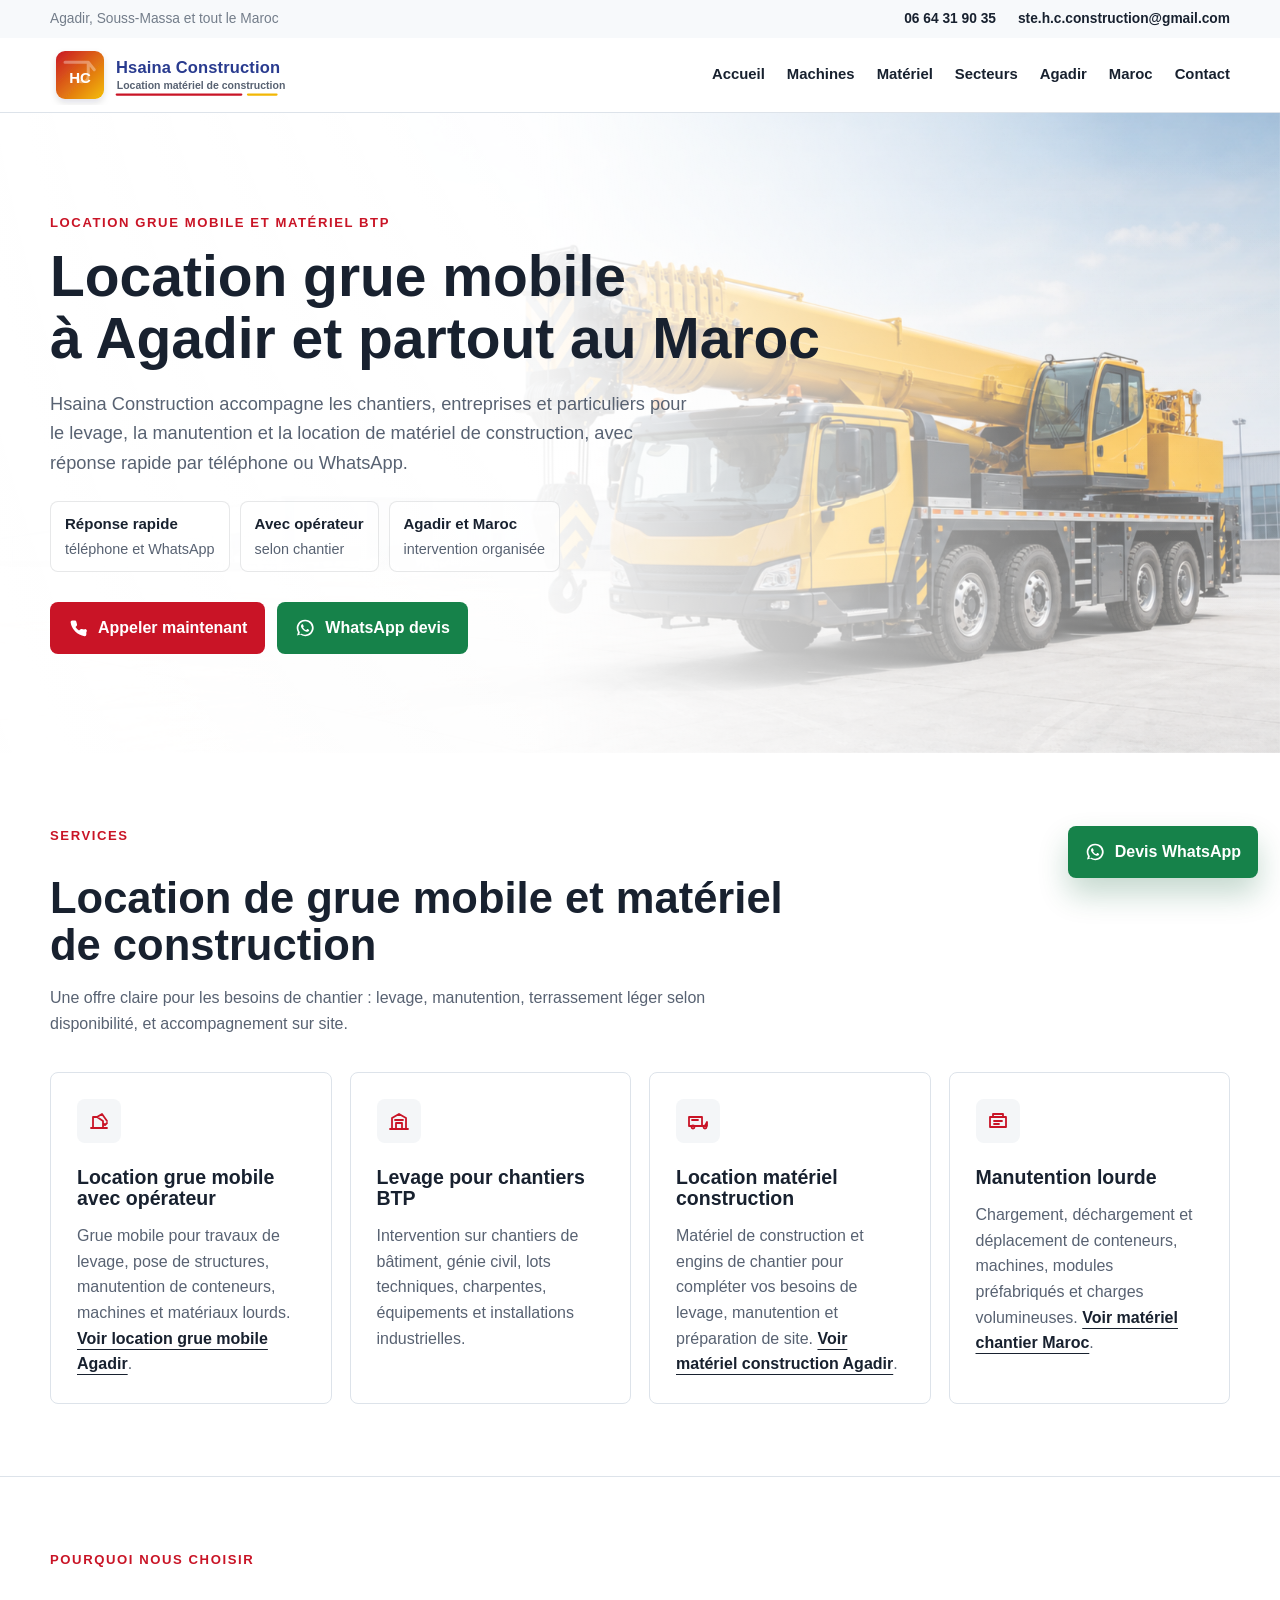
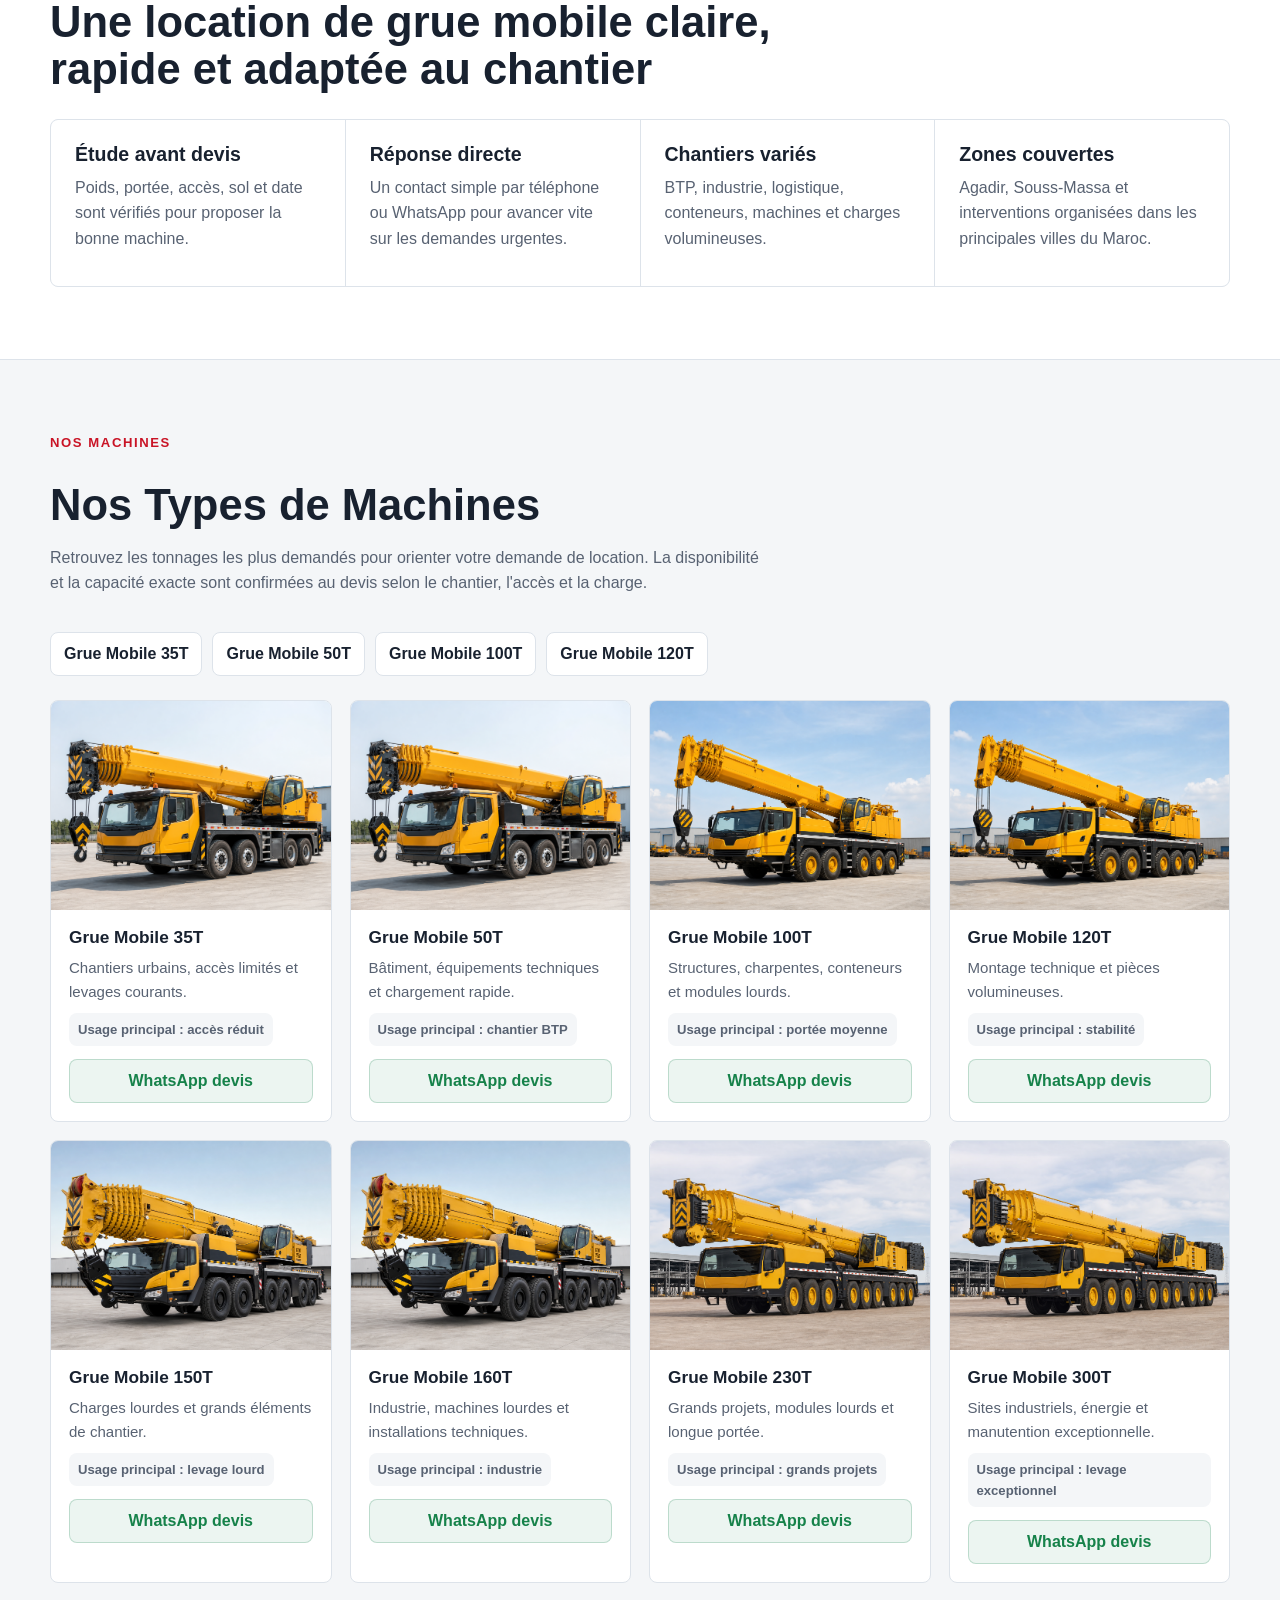
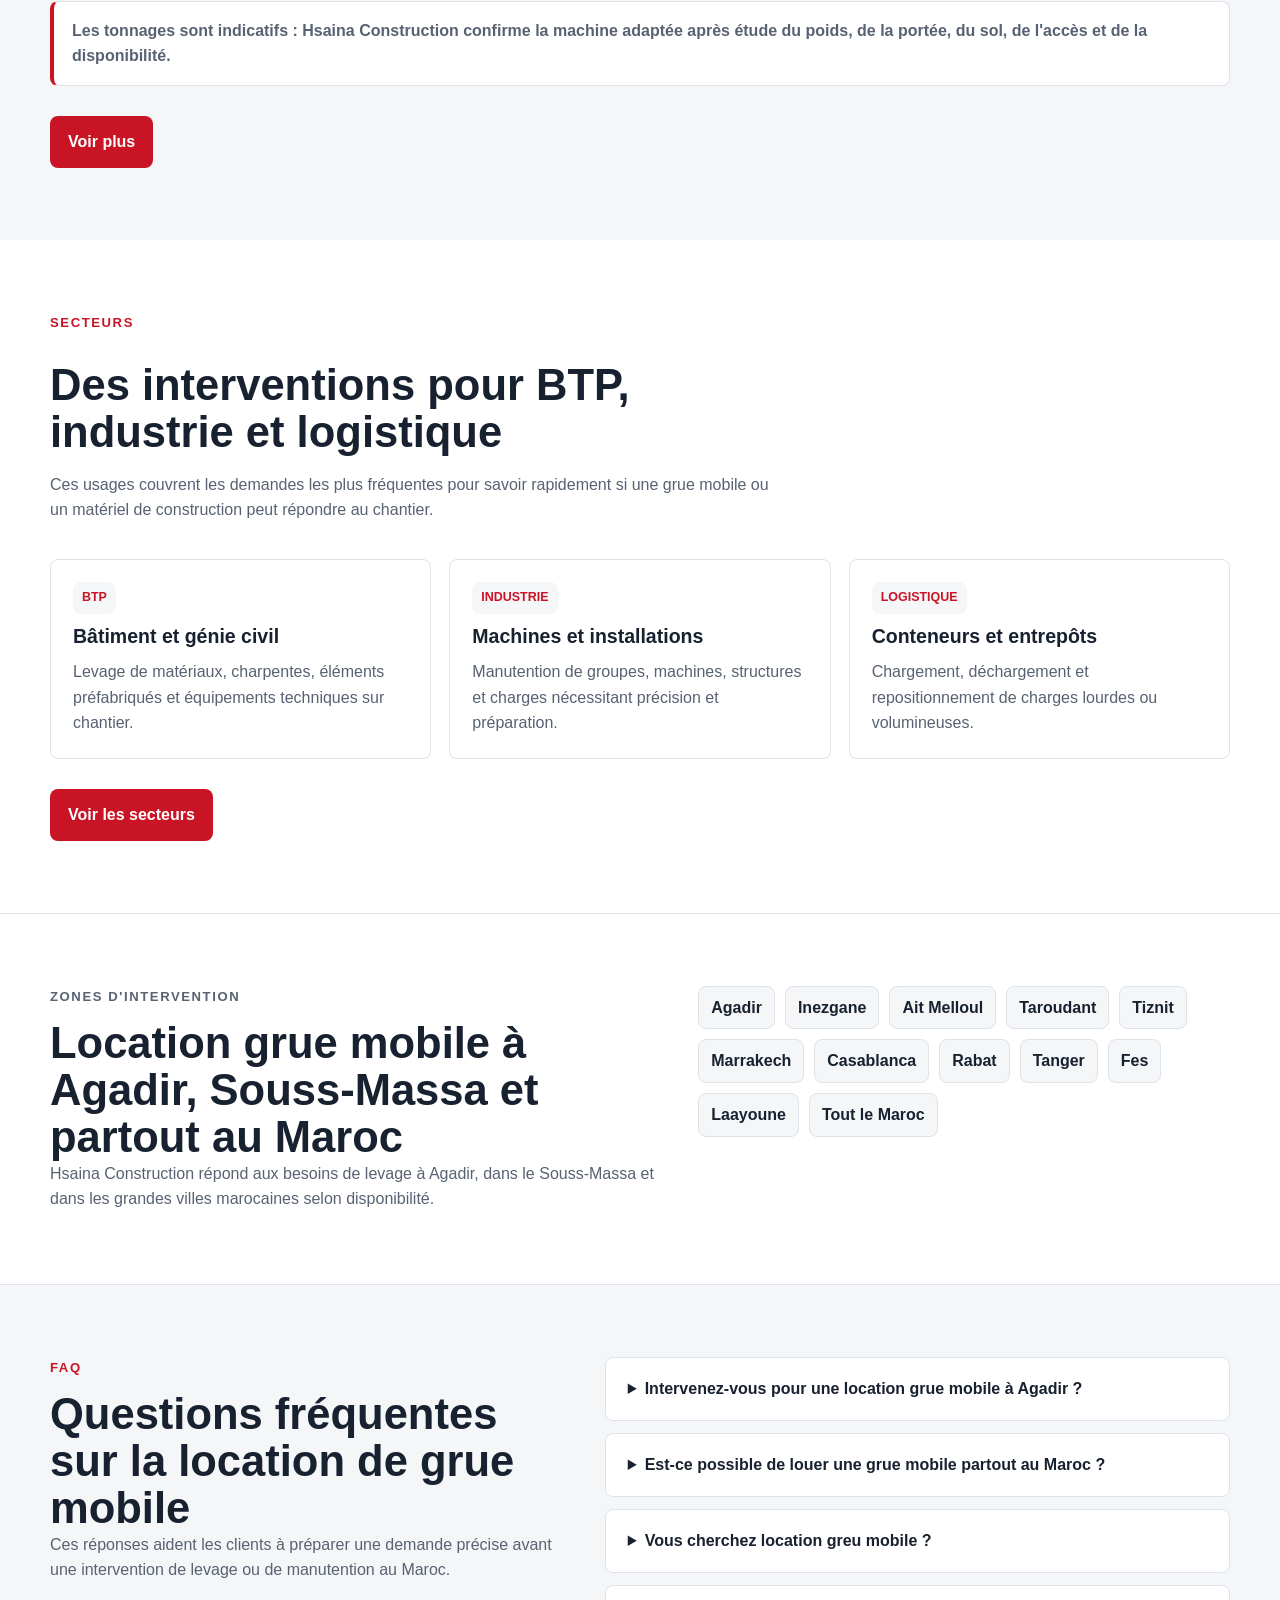
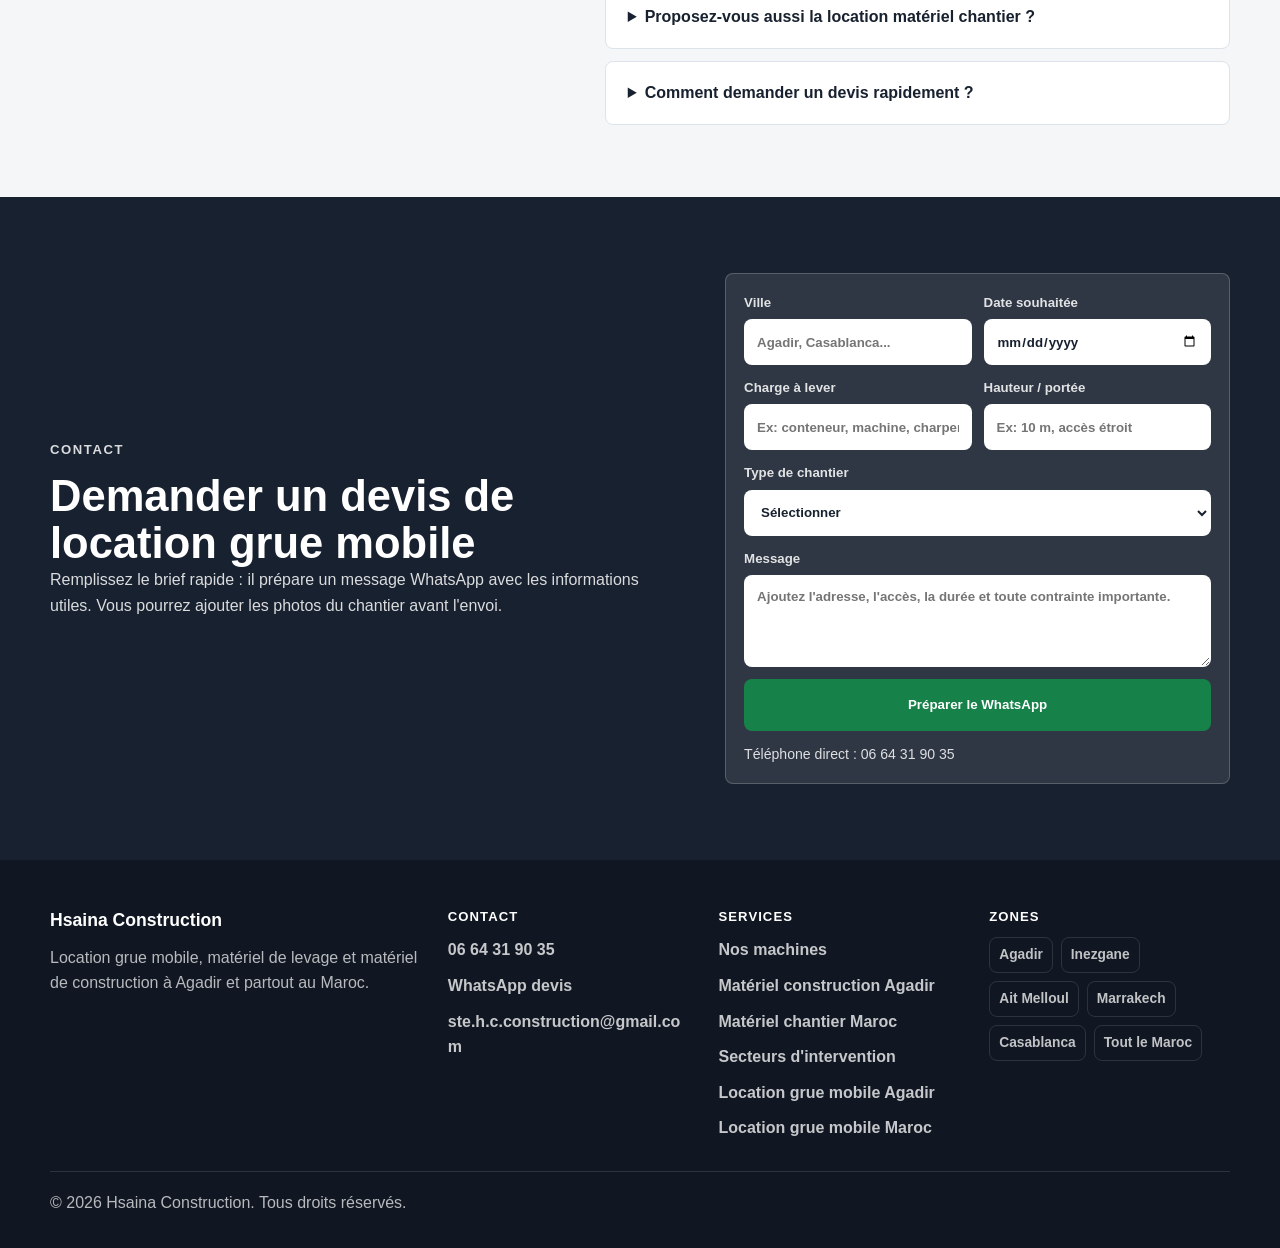
==== commit 2eae67da: "Update Hsaina Construction SEO site" ====
--- a/index.html
+++ b/index.html
@@ -3,18 +3,20 @@
   <head>
     <meta charset="utf-8">
     <meta name="viewport" content="width=device-width, initial-scale=1">
-    <title>Location Grue Mobile Agadir &amp; Maroc | Ste.H.C.Sarl</title>
-    <meta name="description" content="Ste.H.C.Sarl loue grue mobile, matériel de levage et matériel de construction à Agadir et au Maroc : BTP, industrie, logistique, conteneurs. Devis WhatsApp.">
-    <meta name="keywords" content="location grue mobile Agadir, location grue mobile Maroc, location matériel construction Agadir, grue mobile SANY Maroc, levage Agadir, manutention lourde Maroc">
+    <title>Location Grue Mobile Maroc | Matériel Chantier - Hsaina Construction</title>
+    <meta name="description" content="Hsaina Construction : location grue mobile, location matériel chantier et matériel de construction à Agadir et au Maroc. Levage, manutention et devis WhatsApp.">
+    <meta name="keywords" content="location grue mobile Agadir, location grue mobile Maroc, location greu mobile, location matériel chantier Maroc, location materiel chantier, location matériel construction Agadir, matériel BTP Agadir, levage Agadir, manutention lourde Maroc">
     <meta name="robots" content="index, follow">
-    <link rel="canonical" href="https://ste-hc-sarl.ma/">
+    <link rel="canonical" href="https://hsainaconstruction.com/">
     <meta property="og:type" content="website">
     <meta property="og:locale" content="fr_MA">
-    <meta property="og:title" content="Location grue mobile à Agadir et partout au Maroc">
-    <meta property="og:description" content="Location de grue mobile, levage et matériel de construction avec Ste.H.C.Sarl. Intervention à Agadir et dans tout le Maroc.">
-    <meta property="og:url" content="https://ste-hc-sarl.ma/">
-    <meta property="og:image" content="https://ste-hc-sarl.ma/assets/hero-grue-mobile-professionnelle.png">
+    <meta property="og:title" content="Location grue mobile et matériel chantier | Hsaina Construction">
+    <meta property="og:description" content="Location de grue mobile, matériel chantier, levage et manutention avec Hsaina Construction. Intervention à Agadir et partout au Maroc.">
+    <meta property="og:url" content="https://hsainaconstruction.com/">
+    <meta property="og:image" content="https://hsainaconstruction.com/assets/hero-grue-mobile-professionnelle.png">
     <meta name="twitter:card" content="summary_large_image">
+    <meta name="twitter:title" content="Location grue mobile Maroc | Hsaina Construction">
+    <meta name="twitter:description" content="Location grue mobile, matériel chantier et matériel de construction à Agadir et partout au Maroc.">
     <link rel="icon" href="assets/logo-ste-hc-sarl-mark.svg" type="image/svg+xml">
     <link rel="stylesheet" href="styles.css">
     <script defer src="script.js"></script>
@@ -22,17 +24,20 @@
       {
         "@context": "https://schema.org",
         "@type": ["LocalBusiness", "ProfessionalService"],
-        "name": "Ste.H.C.Sarl",
-        "alternateName": "Ste H C Sarl",
+        "@id": "https://hsainaconstruction.com/#business",
+        "name": "Hsaina Construction",
+        "alternateName": ["HC Construction", "Hsaina Construction Maroc"],
         "description": "Location de grue mobile, matériel de levage et matériel de construction à Agadir et partout au Maroc.",
-        "url": "https://ste-hc-sarl.ma/",
+        "url": "https://hsainaconstruction.com/",
+        "logo": "https://hsainaconstruction.com/assets/logo-ste-hc-sarl.svg",
         "telephone": "+212664319035",
         "email": "ste.h.c.construction@gmail.com",
         "priceRange": "Sur devis",
+        "keywords": "location grue mobile, location grue mobile Agadir, location grue mobile Maroc, location matériel chantier, location materiel chantier, location matériel de construction, location greu mobile",
         "image": [
-          "https://ste-hc-sarl.ma/assets/hero-grue-mobile-professionnelle.png",
-          "https://ste-hc-sarl.ma/assets/location-grue-mobile-levage-conteneur-agadir.jpeg",
-          "https://ste-hc-sarl.ma/assets/ste-hc-sarl-location-materiel-construction-maroc.jpeg"
+          "https://hsainaconstruction.com/assets/hero-grue-mobile-professionnelle.png",
+          "https://hsainaconstruction.com/assets/location-grue-mobile-levage-conteneur-agadir.jpeg",
+          "https://hsainaconstruction.com/assets/ste-hc-sarl-location-materiel-construction-maroc.jpeg"
         ],
         "address": {
           "@type": "PostalAddress",
@@ -77,6 +82,22 @@
               "name": "Location matériel de construction Maroc",
               "serviceType": "Location de matériel BTP et matériel de levage"
             }
+          },
+          {
+            "@type": "Offer",
+            "itemOffered": {
+              "@type": "Service",
+              "name": "Location matériel de construction Agadir",
+              "serviceType": "Location matériel chantier et matériel BTP"
+            }
+          },
+          {
+            "@type": "Offer",
+            "itemOffered": {
+              "@type": "Service",
+              "name": "Location matériel chantier Maroc",
+              "serviceType": "Location matériel chantier, levage et manutention"
+            }
           }
         ],
         "contactPoint": {
@@ -91,6 +112,19 @@
         ]
       }
     </script>
+    <script type="application/ld+json">
+      {
+        "@context": "https://schema.org",
+        "@type": "WebSite",
+        "@id": "https://hsainaconstruction.com/#website",
+        "name": "Hsaina Construction",
+        "url": "https://hsainaconstruction.com/",
+        "inLanguage": "fr-MA",
+        "publisher": {
+          "@id": "https://hsainaconstruction.com/#business"
+        }
+      }
+    </script>
   </head>
   <body>
     <a class="skip-link" href="#contenu">Aller au contenu</a>
@@ -106,8 +140,8 @@
 
       <nav class="navbar" aria-label="Navigation principale">
         <div class="container navbar__inner">
-          <a class="brand" href="index.html" aria-label="Accueil Ste.H.C.Sarl">
-            <img class="brand__logo" src="assets/logo-ste-hc-sarl.svg" width="360" height="80" alt="Ste.H.C.Sarl - Location matériel de construction">
+          <a class="brand" href="index.html" aria-label="Accueil Hsaina Construction">
+            <img class="brand__logo" src="assets/logo-ste-hc-sarl.svg" width="360" height="80" alt="Hsaina Construction - Location matériel de construction">
           </a>
           <button class="nav-toggle" type="button" aria-expanded="false" aria-controls="site-menu">
             <span>Menu</span>
@@ -115,6 +149,7 @@
           <div class="nav-menu" id="site-menu">
             <a href="index.html">Accueil</a>
             <a href="machines.html">Machines</a>
+            <a href="location-materiel-construction-agadir.html">Matériel</a>
             <a href="secteurs.html">Secteurs</a>
             <a href="location-grue-mobile-agadir.html">Agadir</a>
             <a href="location-grue-mobile-maroc.html">Maroc</a>
@@ -131,7 +166,7 @@
         <div class="container hero__content">
           <p class="eyebrow">Location grue mobile et matériel BTP</p>
           <h1 id="hero-title"><span>Location grue mobile</span><span>à Agadir et partout au Maroc</span></h1>
-          <p class="hero__lead">Ste.H.C.Sarl accompagne les chantiers, entreprises et particuliers pour le levage, la manutention et la location de matériel de construction, avec réponse rapide par téléphone ou WhatsApp.</p>
+          <p class="hero__lead">Hsaina Construction accompagne les chantiers, entreprises et particuliers pour le levage, la manutention et la location de matériel de construction, avec réponse rapide par téléphone ou WhatsApp.</p>
           <div class="proof-strip" aria-label="Points forts">
             <span><strong>Réponse rapide</strong> téléphone et WhatsApp</span>
             <span><strong>Avec opérateur</strong> selon chantier</span>
@@ -142,7 +177,7 @@
               <svg aria-hidden="true" viewBox="0 0 24 24"><path d="M22 16.92v3a2 2 0 0 1-2.18 2A19.8 19.8 0 0 1 3.11 5.18 2 2 0 0 1 5.1 3h3a2 2 0 0 1 2 1.72c.12.9.33 1.78.63 2.62a2 2 0 0 1-.45 2.11L9 10.73a16 16 0 0 0 4.27 4.27l1.28-1.28a2 2 0 0 1 2.11-.45c.84.3 1.72.51 2.62.63A2 2 0 0 1 22 16.92z"/></svg>
               Appeler maintenant
             </a>
-            <a class="btn btn--whatsapp" href="https://wa.me/212664319035?text=Bonjour%20Ste.H.C.Sarl%2C%20je%20souhaite%20un%20devis%20pour%20une%20location%20de%20grue%20mobile." target="_blank" rel="noopener">
+            <a class="btn btn--whatsapp" href="https://wa.me/212664319035?text=Bonjour%20Hsaina%20Construction%2C%20je%20souhaite%20un%20devis%20pour%20une%20location%20de%20grue%20mobile." target="_blank" rel="noopener">
               <svg aria-hidden="true" viewBox="0 0 24 24"><path d="M12.04 2a9.9 9.9 0 0 0-8.5 15l-1.1 4 4.12-1.08A9.94 9.94 0 1 0 12.04 2zm0 18.1a8.1 8.1 0 0 1-4.13-1.13l-.3-.18-2.44.64.65-2.38-.2-.31a8.1 8.1 0 1 1 6.42 3.36zm4.45-6.08c-.24-.12-1.43-.7-1.65-.78-.22-.08-.38-.12-.54.12-.16.24-.62.78-.76.94-.14.16-.28.18-.52.06-.24-.12-1.02-.38-1.94-1.2-.72-.64-1.2-1.43-1.34-1.67-.14-.24-.02-.37.1-.49.11-.11.24-.28.36-.42.12-.14.16-.24.24-.4.08-.16.04-.3-.02-.42-.06-.12-.54-1.3-.74-1.78-.2-.47-.4-.4-.54-.41h-.46c-.16 0-.42.06-.64.3-.22.24-.84.82-.84 2s.86 2.32.98 2.48c.12.16 1.69 2.58 4.1 3.62.57.25 1.02.39 1.37.5.58.18 1.1.16 1.51.1.46-.07 1.43-.58 1.63-1.14.2-.56.2-1.04.14-1.14-.06-.1-.22-.16-.46-.28z"/></svg>
               WhatsApp devis
             </a>
@@ -164,7 +199,7 @@
                 <svg viewBox="0 0 24 24"><path d="M4 19h16M6 19V8h4l6 4v7M10 8l5-3 5 7M16 19v-5M16 14l2 2 2-2"/></svg>
               </span>
               <h3>Location grue mobile avec opérateur</h3>
-              <p>Grue mobile pour travaux de levage, pose de structures, manutention de conteneurs, machines et matériaux lourds.</p>
+              <p>Grue mobile pour travaux de levage, pose de structures, manutention de conteneurs, machines et matériaux lourds. <a class="text-link" href="location-grue-mobile-agadir.html">Voir location grue mobile Agadir</a>.</p>
             </article>
             <article class="service-card">
               <span class="service-card__icon" aria-hidden="true">
@@ -178,14 +213,14 @@
                 <svg viewBox="0 0 24 24"><path d="M3 17h13V8H3v9Zm13 0h3l2-4v4M7 19.5A1.5 1.5 0 1 0 7 16.5a1.5 1.5 0 0 0 0 3Zm12 0a1.5 1.5 0 1 0 0-3 1.5 1.5 0 0 0 0 3ZM6 11h6"/></svg>
               </span>
               <h3>Location matériel construction</h3>
-              <p>Matériel de construction et engins de chantier pour compléter vos besoins de levage, manutention et préparation de site.</p>
+              <p>Matériel de construction et engins de chantier pour compléter vos besoins de levage, manutention et préparation de site. <a class="text-link" href="location-materiel-construction-agadir.html">Voir matériel construction Agadir</a>.</p>
             </article>
             <article class="service-card">
               <span class="service-card__icon" aria-hidden="true">
                 <svg viewBox="0 0 24 24"><path d="M4 8h16v10H4V8Zm3 0V5h10v3M8 12h8M8 15h5"/></svg>
               </span>
               <h3>Manutention lourde</h3>
-              <p>Chargement, déchargement et déplacement de conteneurs, machines, modules préfabriqués et charges volumineuses.</p>
+              <p>Chargement, déchargement et déplacement de conteneurs, machines, modules préfabriqués et charges volumineuses. <a class="text-link" href="location-materiel-chantier-maroc.html">Voir matériel chantier Maroc</a>.</p>
             </article>
           </div>
         </div>
@@ -240,7 +275,7 @@
                 <h3>Grue Mobile 35T</h3>
                 <p>Chantiers urbains, accès limités et levages courants.</p>
                 <span class="machine-type-card__use">Usage principal : accès réduit</span>
-                <a href="https://wa.me/212664319035?text=Bonjour%20Ste.H.C.Sarl%2C%20je%20souhaite%20un%20devis%20pour%20une%20grue%20mobile%2035T." target="_blank" rel="noopener">WhatsApp devis</a>
+                <a href="https://wa.me/212664319035?text=Bonjour%20Hsaina%20Construction%2C%20je%20souhaite%20un%20devis%20pour%20une%20grue%20mobile%2035T." target="_blank" rel="noopener">WhatsApp devis</a>
               </div>
             </article>
             <article class="machine-type-card" id="machine-50t">
@@ -249,7 +284,7 @@
                 <h3>Grue Mobile 50T</h3>
                 <p>Bâtiment, équipements techniques et chargement rapide.</p>
                 <span class="machine-type-card__use">Usage principal : chantier BTP</span>
-                <a href="https://wa.me/212664319035?text=Bonjour%20Ste.H.C.Sarl%2C%20je%20souhaite%20un%20devis%20pour%20une%20grue%20mobile%2050T." target="_blank" rel="noopener">WhatsApp devis</a>
+                <a href="https://wa.me/212664319035?text=Bonjour%20Hsaina%20Construction%2C%20je%20souhaite%20un%20devis%20pour%20une%20grue%20mobile%2050T." target="_blank" rel="noopener">WhatsApp devis</a>
               </div>
             </article>
             <article class="machine-type-card" id="machine-100t">
@@ -258,7 +293,7 @@
                 <h3>Grue Mobile 100T</h3>
                 <p>Structures, charpentes, conteneurs et modules lourds.</p>
                 <span class="machine-type-card__use">Usage principal : portée moyenne</span>
-                <a href="https://wa.me/212664319035?text=Bonjour%20Ste.H.C.Sarl%2C%20je%20souhaite%20un%20devis%20pour%20une%20grue%20mobile%20100T." target="_blank" rel="noopener">WhatsApp devis</a>
+                <a href="https://wa.me/212664319035?text=Bonjour%20Hsaina%20Construction%2C%20je%20souhaite%20un%20devis%20pour%20une%20grue%20mobile%20100T." target="_blank" rel="noopener">WhatsApp devis</a>
               </div>
             </article>
             <article class="machine-type-card" id="machine-120t">
@@ -267,7 +302,7 @@
                 <h3>Grue Mobile 120T</h3>
                 <p>Montage technique et pièces volumineuses.</p>
                 <span class="machine-type-card__use">Usage principal : stabilité</span>
-                <a href="https://wa.me/212664319035?text=Bonjour%20Ste.H.C.Sarl%2C%20je%20souhaite%20un%20devis%20pour%20une%20grue%20mobile%20120T." target="_blank" rel="noopener">WhatsApp devis</a>
+                <a href="https://wa.me/212664319035?text=Bonjour%20Hsaina%20Construction%2C%20je%20souhaite%20un%20devis%20pour%20une%20grue%20mobile%20120T." target="_blank" rel="noopener">WhatsApp devis</a>
               </div>
             </article>
             <article class="machine-type-card" id="machine-150t">
@@ -276,7 +311,7 @@
                 <h3>Grue Mobile 150T</h3>
                 <p>Charges lourdes et grands éléments de chantier.</p>
                 <span class="machine-type-card__use">Usage principal : levage lourd</span>
-                <a href="https://wa.me/212664319035?text=Bonjour%20Ste.H.C.Sarl%2C%20je%20souhaite%20un%20devis%20pour%20une%20grue%20mobile%20150T." target="_blank" rel="noopener">WhatsApp devis</a>
+                <a href="https://wa.me/212664319035?text=Bonjour%20Hsaina%20Construction%2C%20je%20souhaite%20un%20devis%20pour%20une%20grue%20mobile%20150T." target="_blank" rel="noopener">WhatsApp devis</a>
               </div>
             </article>
             <article class="machine-type-card" id="machine-160t">
@@ -285,7 +320,7 @@
                 <h3>Grue Mobile 160T</h3>
                 <p>Industrie, machines lourdes et installations techniques.</p>
                 <span class="machine-type-card__use">Usage principal : industrie</span>
-                <a href="https://wa.me/212664319035?text=Bonjour%20Ste.H.C.Sarl%2C%20je%20souhaite%20un%20devis%20pour%20une%20grue%20mobile%20160T." target="_blank" rel="noopener">WhatsApp devis</a>
+                <a href="https://wa.me/212664319035?text=Bonjour%20Hsaina%20Construction%2C%20je%20souhaite%20un%20devis%20pour%20une%20grue%20mobile%20160T." target="_blank" rel="noopener">WhatsApp devis</a>
               </div>
             </article>
             <article class="machine-type-card" id="machine-230t">
@@ -294,7 +329,7 @@
                 <h3>Grue Mobile 230T</h3>
                 <p>Grands projets, modules lourds et longue portée.</p>
                 <span class="machine-type-card__use">Usage principal : grands projets</span>
-                <a href="https://wa.me/212664319035?text=Bonjour%20Ste.H.C.Sarl%2C%20je%20souhaite%20un%20devis%20pour%20une%20grue%20mobile%20230T." target="_blank" rel="noopener">WhatsApp devis</a>
+                <a href="https://wa.me/212664319035?text=Bonjour%20Hsaina%20Construction%2C%20je%20souhaite%20un%20devis%20pour%20une%20grue%20mobile%20230T." target="_blank" rel="noopener">WhatsApp devis</a>
               </div>
             </article>
             <article class="machine-type-card" id="machine-300t">
@@ -303,11 +338,11 @@
                 <h3>Grue Mobile 300T</h3>
                 <p>Sites industriels, énergie et manutention exceptionnelle.</p>
                 <span class="machine-type-card__use">Usage principal : levage exceptionnel</span>
-                <a href="https://wa.me/212664319035?text=Bonjour%20Ste.H.C.Sarl%2C%20je%20souhaite%20un%20devis%20pour%20une%20grue%20mobile%20300T." target="_blank" rel="noopener">WhatsApp devis</a>
-              </div>
-            </article>
-          </div>
-          <p class="machine-note">Les tonnages sont indicatifs : Ste.H.C.Sarl confirme la machine adaptée après étude du poids, de la portée, du sol, de l'accès et de la disponibilité.</p>
+                <a href="https://wa.me/212664319035?text=Bonjour%20Hsaina%20Construction%2C%20je%20souhaite%20un%20devis%20pour%20une%20grue%20mobile%20300T." target="_blank" rel="noopener">WhatsApp devis</a>
+              </div>
+            </article>
+          </div>
+          <p class="machine-note">Les tonnages sont indicatifs : Hsaina Construction confirme la machine adaptée après étude du poids, de la portée, du sol, de l'accès et de la disponibilité.</p>
           <div class="hero__actions">
             <a class="btn btn--primary" href="machines.html">Voir plus</a>
           </div>
@@ -319,7 +354,7 @@
           <div class="section__heading">
             <p class="eyebrow">Secteurs</p>
             <h2 id="secteurs-title">Des interventions pour BTP, industrie et logistique</h2>
-            <p>Le site présente les usages les plus demandés afin que les visiteurs comprennent rapidement si Ste.H.C.Sarl peut répondre à leur chantier.</p>
+            <p>Ces usages couvrent les demandes les plus fréquentes pour savoir rapidement si une grue mobile ou un matériel de construction peut répondre au chantier.</p>
           </div>
           <div class="sector-grid">
             <article class="sector-card">
@@ -355,7 +390,7 @@
           <div>
             <p class="eyebrow">Zones d'intervention</p>
             <h2 id="zones-title">Location grue mobile à Agadir, Souss-Massa et partout au Maroc</h2>
-            <p>Basée sur la demande locale, Ste.H.C.Sarl répond aux besoins de levage dans les grandes villes marocaines et les zones de chantier.</p>
+            <p>Hsaina Construction répond aux besoins de levage à Agadir, dans le Souss-Massa et dans les grandes villes marocaines selon disponibilité.</p>
           </div>
           <div class="city-list" aria-label="Villes desservies">
             <span>Agadir</span>
@@ -379,16 +414,24 @@
           <div>
             <p class="eyebrow">FAQ</p>
             <h2 id="faq-title">Questions fréquentes sur la location de grue mobile</h2>
-            <p>Ces réponses aident les clients à préparer une demande précise et renforcent les recherches locales autour de la location de grue mobile au Maroc.</p>
+            <p>Ces réponses aident les clients à préparer une demande précise avant une intervention de levage ou de manutention au Maroc.</p>
           </div>
           <div class="faq-list">
             <details>
               <summary>Intervenez-vous pour une location grue mobile à Agadir ?</summary>
-              <p>Oui, Ste.H.C.Sarl intervient à Agadir et dans les zones proches comme Inezgane, Ait Melloul, Taroudant et Tiznit.</p>
+              <p>Oui, Hsaina Construction intervient à Agadir et dans les zones proches comme Inezgane, Ait Melloul, Taroudant et Tiznit.</p>
             </details>
             <details>
               <summary>Est-ce possible de louer une grue mobile partout au Maroc ?</summary>
               <p>Oui, les interventions peuvent être organisées dans plusieurs villes du Maroc selon le type de chantier, la distance et la disponibilité du matériel.</p>
+            </details>
+            <details>
+              <summary>Vous cherchez location greu mobile ?</summary>
+              <p>Cette recherche correspond généralement à location grue mobile. Hsaina Construction propose ce service à Agadir, dans le Souss-Massa et partout au Maroc selon disponibilité.</p>
+            </details>
+            <details>
+              <summary>Proposez-vous aussi la location matériel chantier ?</summary>
+              <p>Oui, les demandes de matériel chantier, matériel de construction, levage et manutention peuvent être étudiées selon la ville, l'accès et le besoin.</p>
             </details>
             <details>
               <summary>Comment demander un devis rapidement ?</summary>
@@ -443,18 +486,20 @@
     <footer class="site-footer">
       <div class="container site-footer__grid">
         <div class="site-footer__brand">
-          <strong>Ste.H.C.Sarl</strong>
+          <strong>Hsaina Construction</strong>
           <p>Location grue mobile, matériel de levage et matériel de construction à Agadir et partout au Maroc.</p>
         </div>
         <div class="site-footer__column">
           <strong class="footer-title">Contact</strong>
           <a href="tel:+212664319035">06 64 31 90 35</a>
-          <a href="https://wa.me/212664319035?text=Bonjour%20Ste.H.C.Sarl%2C%20je%20souhaite%20un%20devis%20pour%20une%20location%20de%20grue%20mobile." target="_blank" rel="noopener">WhatsApp devis</a>
+          <a href="https://wa.me/212664319035?text=Bonjour%20Hsaina%20Construction%2C%20je%20souhaite%20un%20devis%20pour%20une%20location%20de%20grue%20mobile." target="_blank" rel="noopener">WhatsApp devis</a>
           <a href="mailto:ste.h.c.construction@gmail.com">ste.h.c.construction@gmail.com</a>
         </div>
         <div class="site-footer__column">
           <strong class="footer-title">Services</strong>
           <a href="machines.html">Nos machines</a>
+          <a href="location-materiel-construction-agadir.html">Matériel construction Agadir</a>
+          <a href="location-materiel-chantier-maroc.html">Matériel chantier Maroc</a>
           <a href="secteurs.html">Secteurs d'intervention</a>
           <a href="location-grue-mobile-agadir.html">Location grue mobile Agadir</a>
           <a href="location-grue-mobile-maroc.html">Location grue mobile Maroc</a>
@@ -470,18 +515,18 @@
             <span>Tout le Maroc</span>
           </div>
         </div>
-        <p class="copyright">© <span data-year></span> Ste.H.C.Sarl. Tous droits réservés.</p>
+        <p class="copyright">© <span data-year></span> Hsaina Construction. Tous droits réservés.</p>
       </div>
     </footer>
 
-    <a class="whatsapp-float" href="https://wa.me/212664319035?text=Bonjour%20Ste.H.C.Sarl%2C%20je%20souhaite%20un%20devis%20pour%20une%20location%20de%20grue%20mobile." target="_blank" rel="noopener" aria-label="Demander un devis sur WhatsApp">
+    <a class="whatsapp-float" href="https://wa.me/212664319035?text=Bonjour%20Hsaina%20Construction%2C%20je%20souhaite%20un%20devis%20pour%20une%20location%20de%20grue%20mobile." target="_blank" rel="noopener" aria-label="Demander un devis sur WhatsApp">
       <svg aria-hidden="true" viewBox="0 0 24 24"><path d="M12.04 2a9.9 9.9 0 0 0-8.5 15l-1.1 4 4.12-1.08A9.94 9.94 0 1 0 12.04 2zm0 18.1a8.1 8.1 0 0 1-4.13-1.13l-.3-.18-2.44.64.65-2.38-.2-.31a8.1 8.1 0 1 1 6.42 3.36zm4.45-6.08c-.24-.12-1.43-.7-1.65-.78-.22-.08-.38-.12-.54.12-.16.24-.62.78-.76.94-.14.16-.28.18-.52.06-.24-.12-1.02-.38-1.94-1.2-.72-.64-1.2-1.43-1.34-1.67-.14-.24-.02-.37.1-.49.11-.11.24-.28.36-.42.12-.14.16-.24.24-.4.08-.16.04-.3-.02-.42-.06-.12-.54-1.3-.74-1.78-.2-.47-.4-.4-.54-.41h-.46c-.16 0-.42.06-.64.3-.22.24-.84.82-.84 2s.86 2.32.98 2.48c.12.16 1.69 2.58 4.1 3.62.57.25 1.02.39 1.37.5.58.18 1.1.16 1.51.1.46-.07 1.43-.58 1.63-1.14.2-.56.2-1.04.14-1.14-.06-.1-.22-.16-.46-.28z"/></svg>
       Devis WhatsApp
     </a>
 
     <div class="mobile-cta" aria-label="Actions rapides">
       <a href="tel:+212664319035">Appeler</a>
-      <a href="https://wa.me/212664319035?text=Bonjour%20Ste.H.C.Sarl%2C%20je%20souhaite%20un%20devis%20pour%20une%20location%20de%20grue%20mobile." target="_blank" rel="noopener">WhatsApp</a>
+      <a href="https://wa.me/212664319035?text=Bonjour%20Hsaina%20Construction%2C%20je%20souhaite%20un%20devis%20pour%20une%20location%20de%20grue%20mobile." target="_blank" rel="noopener">WhatsApp</a>
     </div>
   </body>
 </html>
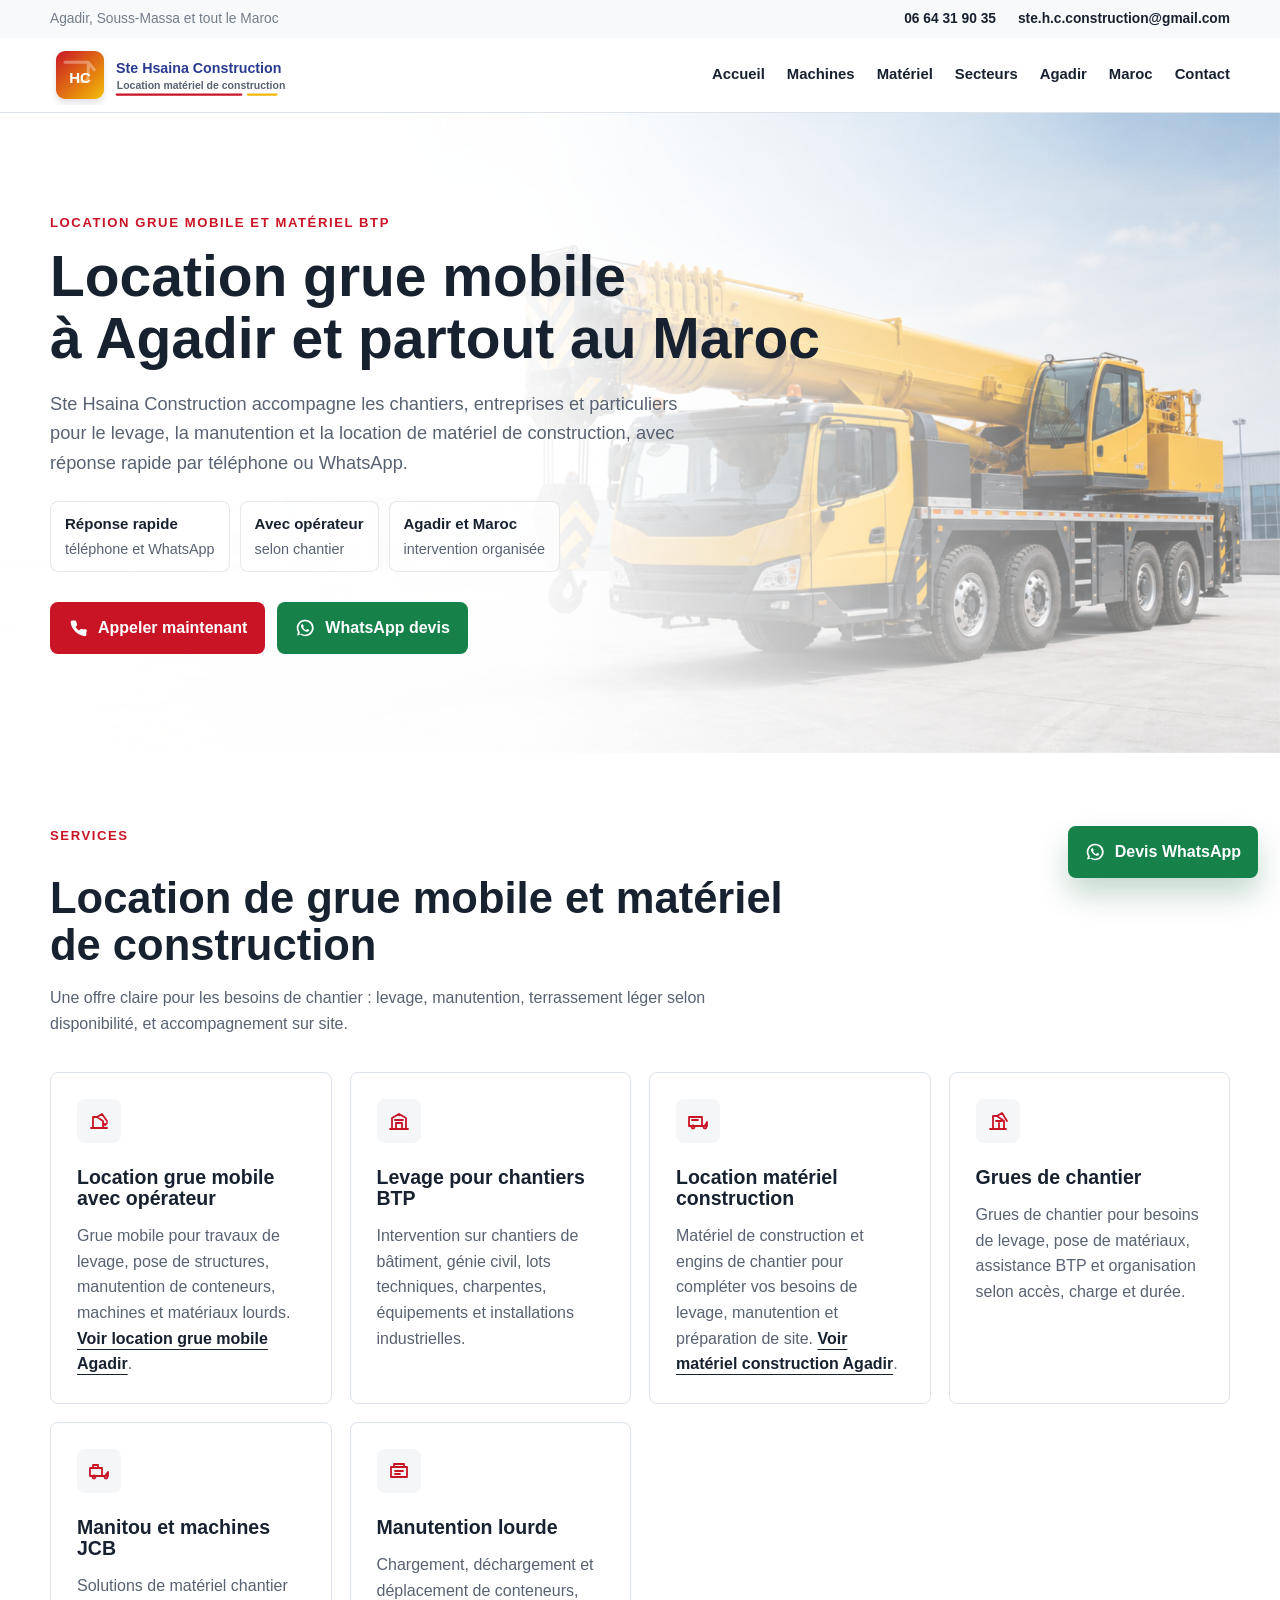
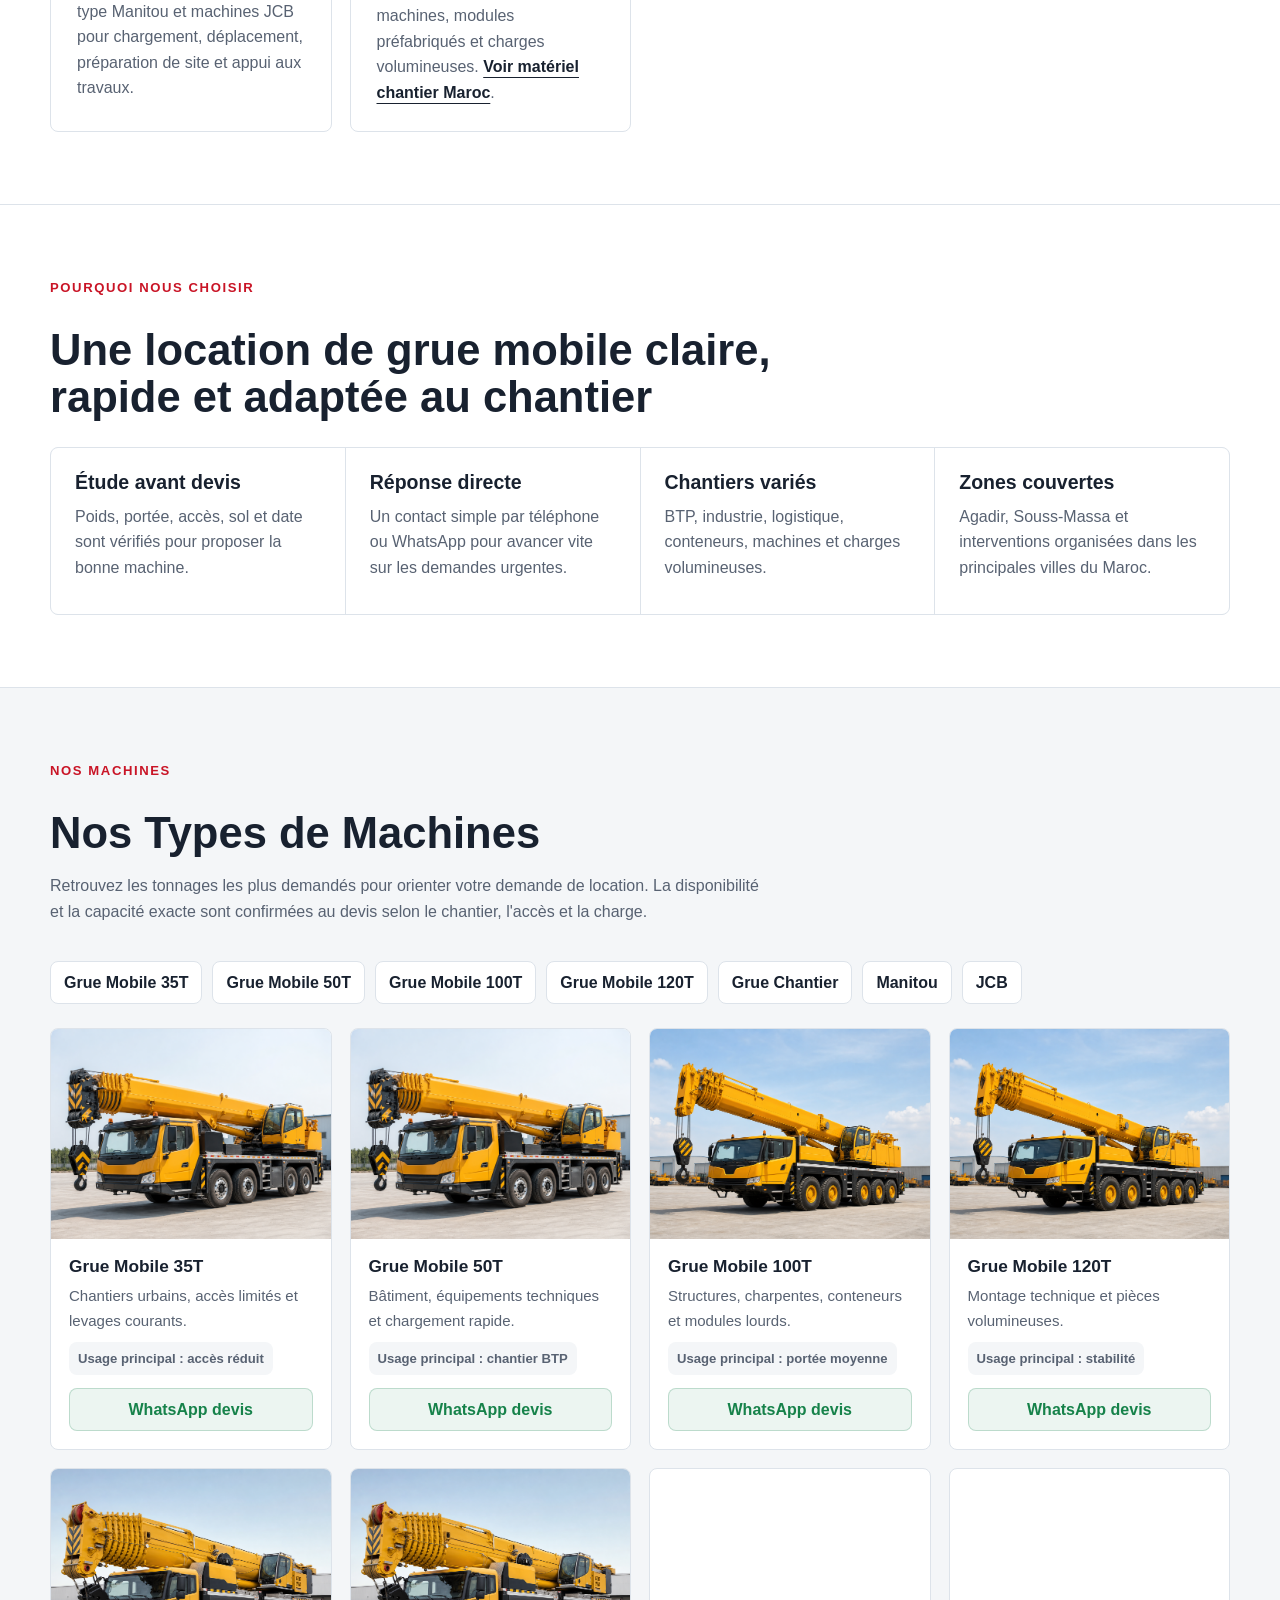
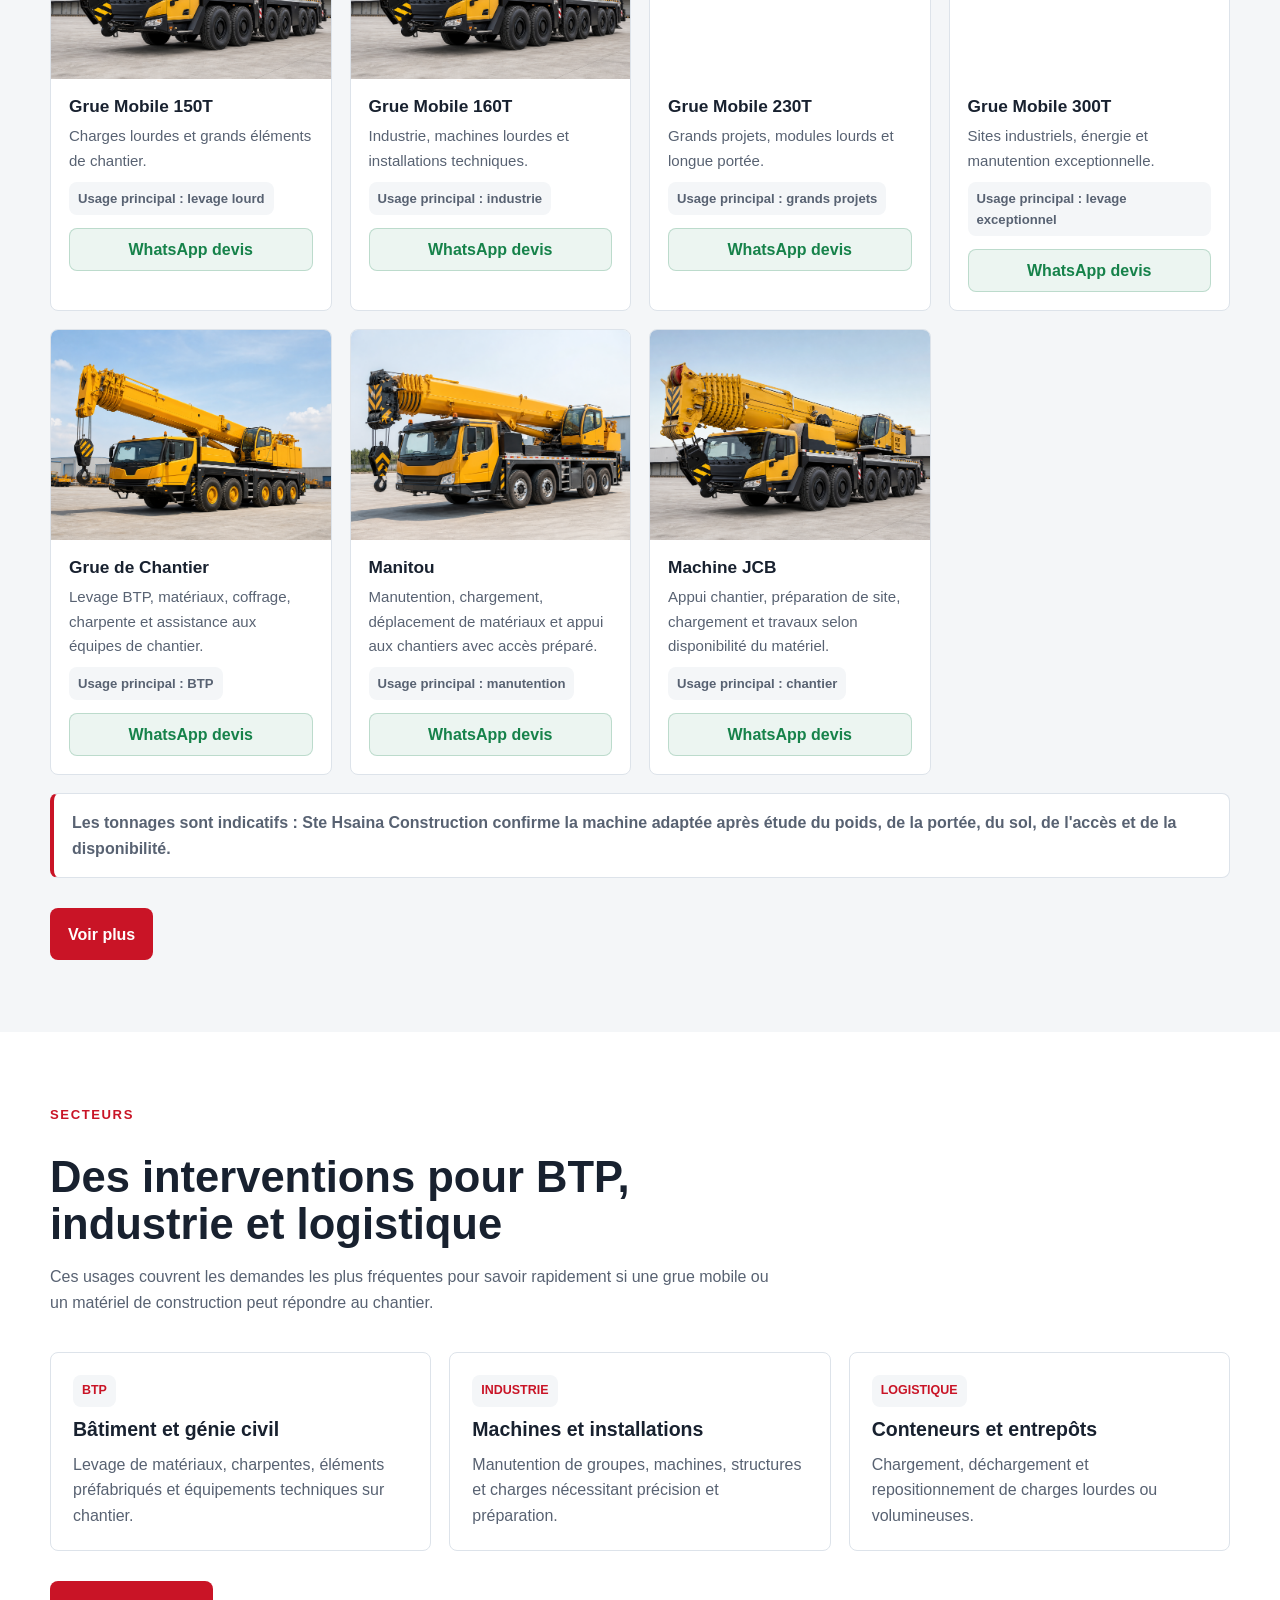
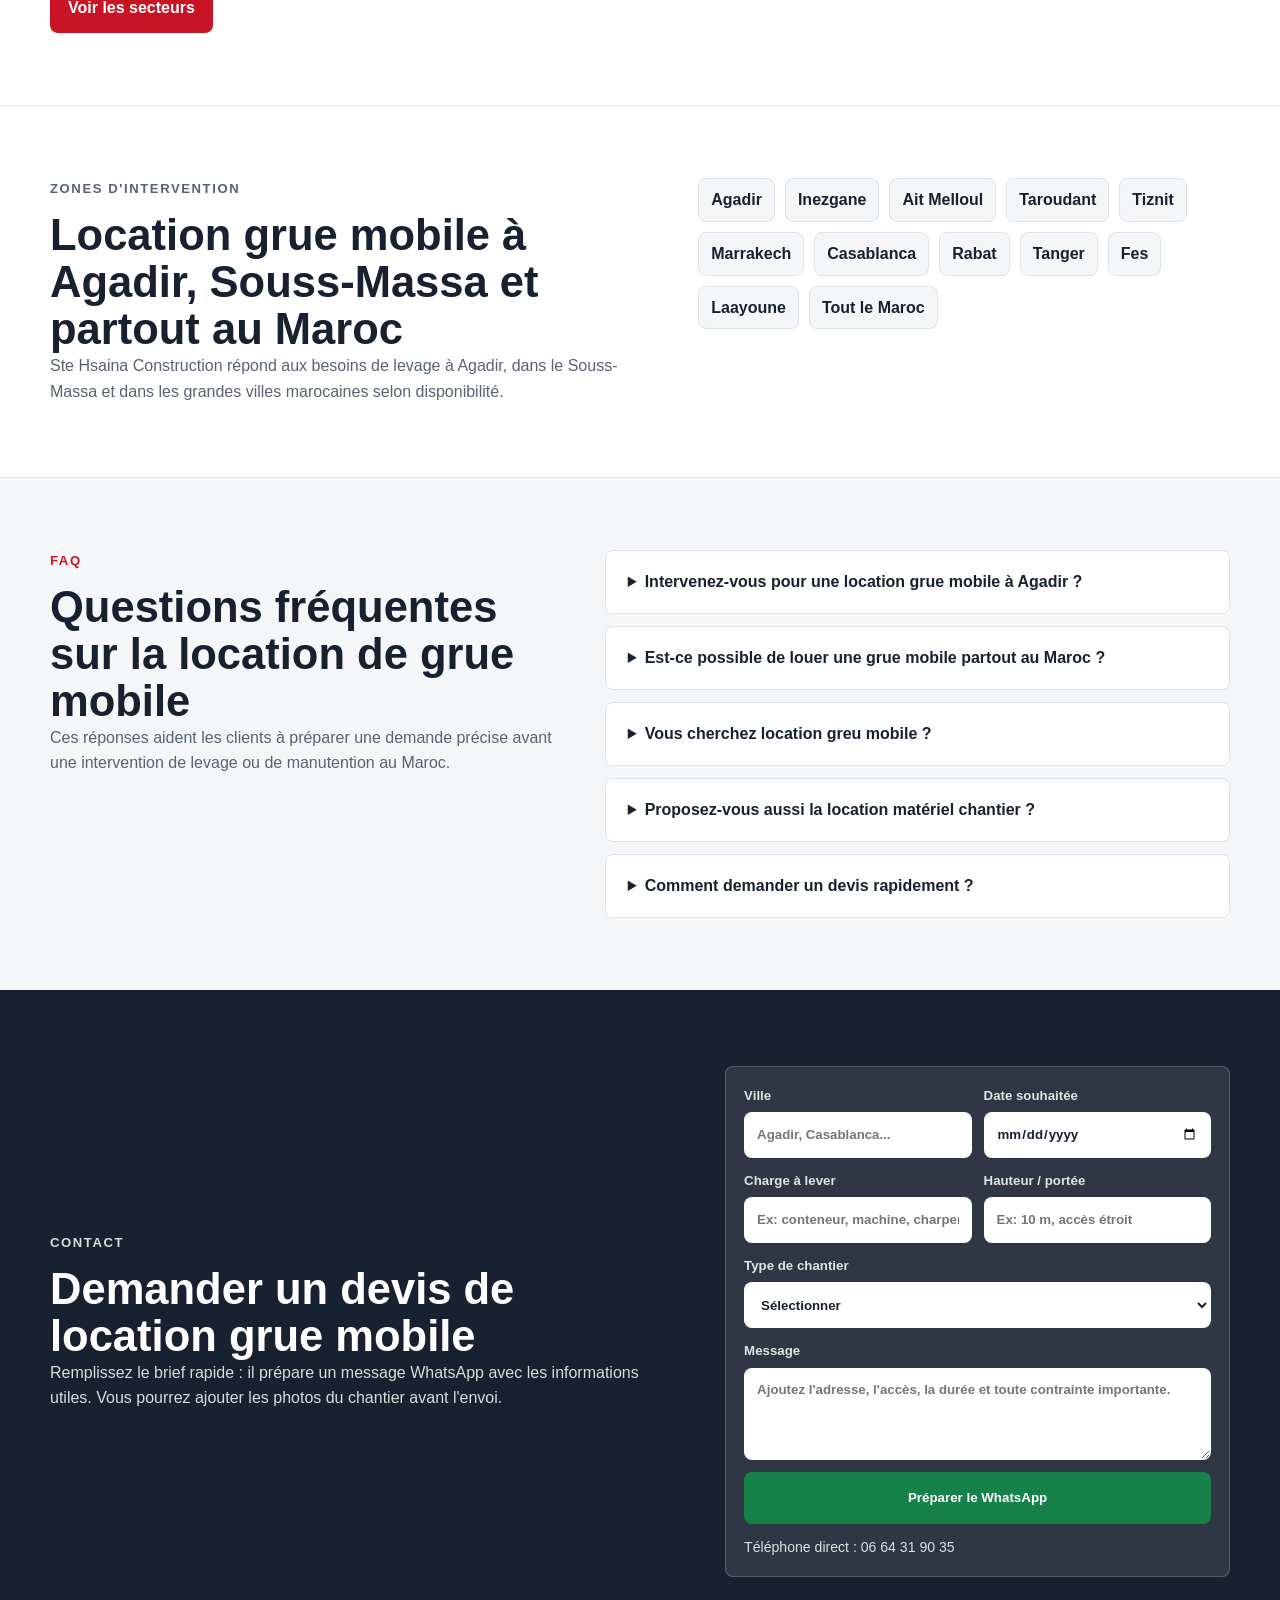
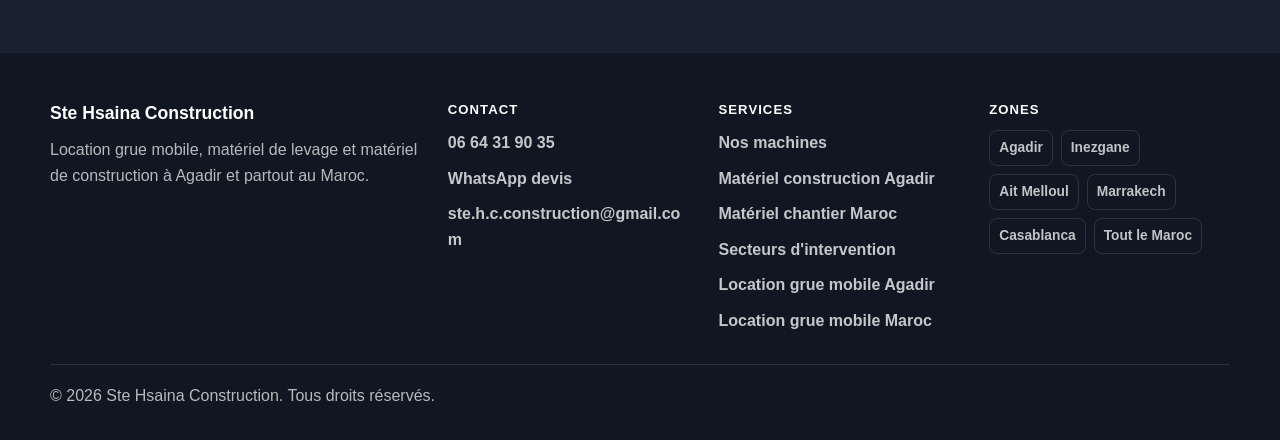
==== commit 561b8b39: "Update brand assets and chantier equipment" ====
--- a/index.html
+++ b/index.html
@@ -3,19 +3,19 @@
   <head>
     <meta charset="utf-8">
     <meta name="viewport" content="width=device-width, initial-scale=1">
-    <title>Location Grue Mobile Maroc | Matériel Chantier - Hsaina Construction</title>
-    <meta name="description" content="Hsaina Construction : location grue mobile, location matériel chantier et matériel de construction à Agadir et au Maroc. Levage, manutention et devis WhatsApp.">
-    <meta name="keywords" content="location grue mobile Agadir, location grue mobile Maroc, location greu mobile, location matériel chantier Maroc, location materiel chantier, location matériel construction Agadir, matériel BTP Agadir, levage Agadir, manutention lourde Maroc">
+    <title>Location Grue Mobile Maroc | Matériel Chantier - Ste Hsaina Construction</title>
+    <meta name="description" content="Ste Hsaina Construction : location grue mobile, location matériel chantier et matériel de construction à Agadir et au Maroc. Levage, manutention et devis WhatsApp.">
+    <meta name="keywords" content="location grue mobile Agadir, location grue mobile Maroc, location greu mobile, location matériel chantier Maroc, location materiel chantier, location matériel construction Agadir, matériel BTP Agadir, grues de chantier, grue de chantier Maroc, Manitou Maroc, machine JCB, location JCB, levage Agadir, manutention lourde Maroc">
     <meta name="robots" content="index, follow">
     <link rel="canonical" href="https://hsainaconstruction.com/">
     <meta property="og:type" content="website">
     <meta property="og:locale" content="fr_MA">
-    <meta property="og:title" content="Location grue mobile et matériel chantier | Hsaina Construction">
-    <meta property="og:description" content="Location de grue mobile, matériel chantier, levage et manutention avec Hsaina Construction. Intervention à Agadir et partout au Maroc.">
+    <meta property="og:title" content="Location grue mobile et matériel chantier | Ste Hsaina Construction">
+    <meta property="og:description" content="Location de grue mobile, matériel chantier, levage et manutention avec Ste Hsaina Construction. Intervention à Agadir et partout au Maroc.">
     <meta property="og:url" content="https://hsainaconstruction.com/">
     <meta property="og:image" content="https://hsainaconstruction.com/assets/hero-grue-mobile-professionnelle.png">
     <meta name="twitter:card" content="summary_large_image">
-    <meta name="twitter:title" content="Location grue mobile Maroc | Hsaina Construction">
+    <meta name="twitter:title" content="Location grue mobile Maroc | Ste Hsaina Construction">
     <meta name="twitter:description" content="Location grue mobile, matériel chantier et matériel de construction à Agadir et partout au Maroc.">
     <link rel="icon" href="assets/logo-ste-hc-sarl-mark.svg" type="image/svg+xml">
     <link rel="stylesheet" href="styles.css">
@@ -25,19 +25,19 @@
         "@context": "https://schema.org",
         "@type": ["LocalBusiness", "ProfessionalService"],
         "@id": "https://hsainaconstruction.com/#business",
-        "name": "Hsaina Construction",
-        "alternateName": ["HC Construction", "Hsaina Construction Maroc"],
+        "name": "Ste Hsaina Construction",
+        "alternateName": ["Hsaina Construction", "Ste H.C", "HC Construction"],
         "description": "Location de grue mobile, matériel de levage et matériel de construction à Agadir et partout au Maroc.",
         "url": "https://hsainaconstruction.com/",
         "logo": "https://hsainaconstruction.com/assets/logo-ste-hc-sarl.svg",
         "telephone": "+212664319035",
         "email": "ste.h.c.construction@gmail.com",
         "priceRange": "Sur devis",
-        "keywords": "location grue mobile, location grue mobile Agadir, location grue mobile Maroc, location matériel chantier, location materiel chantier, location matériel de construction, location greu mobile",
+        "keywords": "location grue mobile, location grue mobile Agadir, location grue mobile Maroc, location matériel chantier, location materiel chantier, location matériel de construction, location greu mobile, grues de chantier, grue de chantier, Manitou, machine JCB, location JCB",
         "image": [
           "https://hsainaconstruction.com/assets/hero-grue-mobile-professionnelle.png",
-          "https://hsainaconstruction.com/assets/location-grue-mobile-levage-conteneur-agadir.jpeg",
-          "https://hsainaconstruction.com/assets/ste-hc-sarl-location-materiel-construction-maroc.jpeg"
+          "https://hsainaconstruction.com/assets/grue-mobile-catalogue-150t-160t.png",
+          "https://hsainaconstruction.com/assets/grue-mobile-catalogue-35t-50t.png"
         ],
         "address": {
           "@type": "PostalAddress",
@@ -98,6 +98,22 @@
               "name": "Location matériel chantier Maroc",
               "serviceType": "Location matériel chantier, levage et manutention"
             }
+          },
+          {
+            "@type": "Offer",
+            "itemOffered": {
+              "@type": "Service",
+              "name": "Grues de chantier",
+              "serviceType": "Location et étude de grue de chantier"
+            }
+          },
+          {
+            "@type": "Offer",
+            "itemOffered": {
+              "@type": "Service",
+              "name": "Manitou et machines JCB",
+              "serviceType": "Location matériel chantier type Manitou et JCB"
+            }
           }
         ],
         "contactPoint": {
@@ -117,7 +133,7 @@
         "@context": "https://schema.org",
         "@type": "WebSite",
         "@id": "https://hsainaconstruction.com/#website",
-        "name": "Hsaina Construction",
+        "name": "Ste Hsaina Construction",
         "url": "https://hsainaconstruction.com/",
         "inLanguage": "fr-MA",
         "publisher": {
@@ -140,8 +156,8 @@
 
       <nav class="navbar" aria-label="Navigation principale">
         <div class="container navbar__inner">
-          <a class="brand" href="index.html" aria-label="Accueil Hsaina Construction">
-            <img class="brand__logo" src="assets/logo-ste-hc-sarl.svg" width="360" height="80" alt="Hsaina Construction - Location matériel de construction">
+          <a class="brand" href="index.html" aria-label="Accueil Ste Hsaina Construction">
+            <img class="brand__logo" src="assets/logo-ste-hc-sarl.svg" width="360" height="80" alt="Ste Hsaina Construction - Location matériel de construction">
           </a>
           <button class="nav-toggle" type="button" aria-expanded="false" aria-controls="site-menu">
             <span>Menu</span>
@@ -166,7 +182,7 @@
         <div class="container hero__content">
           <p class="eyebrow">Location grue mobile et matériel BTP</p>
           <h1 id="hero-title"><span>Location grue mobile</span><span>à Agadir et partout au Maroc</span></h1>
-          <p class="hero__lead">Hsaina Construction accompagne les chantiers, entreprises et particuliers pour le levage, la manutention et la location de matériel de construction, avec réponse rapide par téléphone ou WhatsApp.</p>
+          <p class="hero__lead">Ste Hsaina Construction accompagne les chantiers, entreprises et particuliers pour le levage, la manutention et la location de matériel de construction, avec réponse rapide par téléphone ou WhatsApp.</p>
           <div class="proof-strip" aria-label="Points forts">
             <span><strong>Réponse rapide</strong> téléphone et WhatsApp</span>
             <span><strong>Avec opérateur</strong> selon chantier</span>
@@ -177,7 +193,7 @@
               <svg aria-hidden="true" viewBox="0 0 24 24"><path d="M22 16.92v3a2 2 0 0 1-2.18 2A19.8 19.8 0 0 1 3.11 5.18 2 2 0 0 1 5.1 3h3a2 2 0 0 1 2 1.72c.12.9.33 1.78.63 2.62a2 2 0 0 1-.45 2.11L9 10.73a16 16 0 0 0 4.27 4.27l1.28-1.28a2 2 0 0 1 2.11-.45c.84.3 1.72.51 2.62.63A2 2 0 0 1 22 16.92z"/></svg>
               Appeler maintenant
             </a>
-            <a class="btn btn--whatsapp" href="https://wa.me/212664319035?text=Bonjour%20Hsaina%20Construction%2C%20je%20souhaite%20un%20devis%20pour%20une%20location%20de%20grue%20mobile." target="_blank" rel="noopener">
+            <a class="btn btn--whatsapp" href="https://wa.me/212664319035?text=Bonjour%20Ste%20Hsaina%20Construction%2C%20je%20souhaite%20un%20devis%20pour%20une%20location%20de%20grue%20mobile." target="_blank" rel="noopener">
               <svg aria-hidden="true" viewBox="0 0 24 24"><path d="M12.04 2a9.9 9.9 0 0 0-8.5 15l-1.1 4 4.12-1.08A9.94 9.94 0 1 0 12.04 2zm0 18.1a8.1 8.1 0 0 1-4.13-1.13l-.3-.18-2.44.64.65-2.38-.2-.31a8.1 8.1 0 1 1 6.42 3.36zm4.45-6.08c-.24-.12-1.43-.7-1.65-.78-.22-.08-.38-.12-.54.12-.16.24-.62.78-.76.94-.14.16-.28.18-.52.06-.24-.12-1.02-.38-1.94-1.2-.72-.64-1.2-1.43-1.34-1.67-.14-.24-.02-.37.1-.49.11-.11.24-.28.36-.42.12-.14.16-.24.24-.4.08-.16.04-.3-.02-.42-.06-.12-.54-1.3-.74-1.78-.2-.47-.4-.4-.54-.41h-.46c-.16 0-.42.06-.64.3-.22.24-.84.82-.84 2s.86 2.32.98 2.48c.12.16 1.69 2.58 4.1 3.62.57.25 1.02.39 1.37.5.58.18 1.1.16 1.51.1.46-.07 1.43-.58 1.63-1.14.2-.56.2-1.04.14-1.14-.06-.1-.22-.16-.46-.28z"/></svg>
               WhatsApp devis
             </a>
@@ -217,6 +233,20 @@
             </article>
             <article class="service-card">
               <span class="service-card__icon" aria-hidden="true">
+                <svg viewBox="0 0 24 24"><path d="M4 20h16M7 20V7h4l7 5v8M11 7l5-3 5 8M10 12h6M13 20v-6"/></svg>
+              </span>
+              <h3>Grues de chantier</h3>
+              <p>Grues de chantier pour besoins de levage, pose de matériaux, assistance BTP et organisation selon accès, charge et durée.</p>
+            </article>
+            <article class="service-card">
+              <span class="service-card__icon" aria-hidden="true">
+                <svg viewBox="0 0 24 24"><path d="M3 17h12V9H3v8Zm12 0h3l3-4v4M6 9V6h5v3M7 19.5a1.5 1.5 0 1 0 0-3 1.5 1.5 0 0 0 0 3Zm12 0a1.5 1.5 0 1 0 0-3 1.5 1.5 0 0 0 0 3Z"/></svg>
+              </span>
+              <h3>Manitou et machines JCB</h3>
+              <p>Solutions de matériel chantier type Manitou et machines JCB pour chargement, déplacement, préparation de site et appui aux travaux.</p>
+            </article>
+            <article class="service-card">
+              <span class="service-card__icon" aria-hidden="true">
                 <svg viewBox="0 0 24 24"><path d="M4 8h16v10H4V8Zm3 0V5h10v3M8 12h8M8 15h5"/></svg>
               </span>
               <h3>Manutention lourde</h3>
@@ -266,6 +296,9 @@
             <a href="#machine-50t">Grue Mobile 50T</a>
             <a href="#machine-100t">Grue Mobile 100T</a>
             <a href="#machine-120t">Grue Mobile 120T</a>
+            <a href="#machine-grue-chantier">Grue Chantier</a>
+            <a href="#machine-manitou">Manitou</a>
+            <a href="#machine-jcb">JCB</a>
           </div>
 
           <div class="machine-type-grid">
@@ -275,7 +308,7 @@
                 <h3>Grue Mobile 35T</h3>
                 <p>Chantiers urbains, accès limités et levages courants.</p>
                 <span class="machine-type-card__use">Usage principal : accès réduit</span>
-                <a href="https://wa.me/212664319035?text=Bonjour%20Hsaina%20Construction%2C%20je%20souhaite%20un%20devis%20pour%20une%20grue%20mobile%2035T." target="_blank" rel="noopener">WhatsApp devis</a>
+                <a href="https://wa.me/212664319035?text=Bonjour%20Ste%20Hsaina%20Construction%2C%20je%20souhaite%20un%20devis%20pour%20une%20grue%20mobile%2035T." target="_blank" rel="noopener">WhatsApp devis</a>
               </div>
             </article>
             <article class="machine-type-card" id="machine-50t">
@@ -284,7 +317,7 @@
                 <h3>Grue Mobile 50T</h3>
                 <p>Bâtiment, équipements techniques et chargement rapide.</p>
                 <span class="machine-type-card__use">Usage principal : chantier BTP</span>
-                <a href="https://wa.me/212664319035?text=Bonjour%20Hsaina%20Construction%2C%20je%20souhaite%20un%20devis%20pour%20une%20grue%20mobile%2050T." target="_blank" rel="noopener">WhatsApp devis</a>
+                <a href="https://wa.me/212664319035?text=Bonjour%20Ste%20Hsaina%20Construction%2C%20je%20souhaite%20un%20devis%20pour%20une%20grue%20mobile%2050T." target="_blank" rel="noopener">WhatsApp devis</a>
               </div>
             </article>
             <article class="machine-type-card" id="machine-100t">
@@ -293,7 +326,7 @@
                 <h3>Grue Mobile 100T</h3>
                 <p>Structures, charpentes, conteneurs et modules lourds.</p>
                 <span class="machine-type-card__use">Usage principal : portée moyenne</span>
-                <a href="https://wa.me/212664319035?text=Bonjour%20Hsaina%20Construction%2C%20je%20souhaite%20un%20devis%20pour%20une%20grue%20mobile%20100T." target="_blank" rel="noopener">WhatsApp devis</a>
+                <a href="https://wa.me/212664319035?text=Bonjour%20Ste%20Hsaina%20Construction%2C%20je%20souhaite%20un%20devis%20pour%20une%20grue%20mobile%20100T." target="_blank" rel="noopener">WhatsApp devis</a>
               </div>
             </article>
             <article class="machine-type-card" id="machine-120t">
@@ -302,7 +335,7 @@
                 <h3>Grue Mobile 120T</h3>
                 <p>Montage technique et pièces volumineuses.</p>
                 <span class="machine-type-card__use">Usage principal : stabilité</span>
-                <a href="https://wa.me/212664319035?text=Bonjour%20Hsaina%20Construction%2C%20je%20souhaite%20un%20devis%20pour%20une%20grue%20mobile%20120T." target="_blank" rel="noopener">WhatsApp devis</a>
+                <a href="https://wa.me/212664319035?text=Bonjour%20Ste%20Hsaina%20Construction%2C%20je%20souhaite%20un%20devis%20pour%20une%20grue%20mobile%20120T." target="_blank" rel="noopener">WhatsApp devis</a>
               </div>
             </article>
             <article class="machine-type-card" id="machine-150t">
@@ -311,7 +344,7 @@
                 <h3>Grue Mobile 150T</h3>
                 <p>Charges lourdes et grands éléments de chantier.</p>
                 <span class="machine-type-card__use">Usage principal : levage lourd</span>
-                <a href="https://wa.me/212664319035?text=Bonjour%20Hsaina%20Construction%2C%20je%20souhaite%20un%20devis%20pour%20une%20grue%20mobile%20150T." target="_blank" rel="noopener">WhatsApp devis</a>
+                <a href="https://wa.me/212664319035?text=Bonjour%20Ste%20Hsaina%20Construction%2C%20je%20souhaite%20un%20devis%20pour%20une%20grue%20mobile%20150T." target="_blank" rel="noopener">WhatsApp devis</a>
               </div>
             </article>
             <article class="machine-type-card" id="machine-160t">
@@ -320,7 +353,7 @@
                 <h3>Grue Mobile 160T</h3>
                 <p>Industrie, machines lourdes et installations techniques.</p>
                 <span class="machine-type-card__use">Usage principal : industrie</span>
-                <a href="https://wa.me/212664319035?text=Bonjour%20Hsaina%20Construction%2C%20je%20souhaite%20un%20devis%20pour%20une%20grue%20mobile%20160T." target="_blank" rel="noopener">WhatsApp devis</a>
+                <a href="https://wa.me/212664319035?text=Bonjour%20Ste%20Hsaina%20Construction%2C%20je%20souhaite%20un%20devis%20pour%20une%20grue%20mobile%20160T." target="_blank" rel="noopener">WhatsApp devis</a>
               </div>
             </article>
             <article class="machine-type-card" id="machine-230t">
@@ -329,7 +362,7 @@
                 <h3>Grue Mobile 230T</h3>
                 <p>Grands projets, modules lourds et longue portée.</p>
                 <span class="machine-type-card__use">Usage principal : grands projets</span>
-                <a href="https://wa.me/212664319035?text=Bonjour%20Hsaina%20Construction%2C%20je%20souhaite%20un%20devis%20pour%20une%20grue%20mobile%20230T." target="_blank" rel="noopener">WhatsApp devis</a>
+                <a href="https://wa.me/212664319035?text=Bonjour%20Ste%20Hsaina%20Construction%2C%20je%20souhaite%20un%20devis%20pour%20une%20grue%20mobile%20230T." target="_blank" rel="noopener">WhatsApp devis</a>
               </div>
             </article>
             <article class="machine-type-card" id="machine-300t">
@@ -338,11 +371,38 @@
                 <h3>Grue Mobile 300T</h3>
                 <p>Sites industriels, énergie et manutention exceptionnelle.</p>
                 <span class="machine-type-card__use">Usage principal : levage exceptionnel</span>
-                <a href="https://wa.me/212664319035?text=Bonjour%20Hsaina%20Construction%2C%20je%20souhaite%20un%20devis%20pour%20une%20grue%20mobile%20300T." target="_blank" rel="noopener">WhatsApp devis</a>
-              </div>
-            </article>
-          </div>
-          <p class="machine-note">Les tonnages sont indicatifs : Hsaina Construction confirme la machine adaptée après étude du poids, de la portée, du sol, de l'accès et de la disponibilité.</p>
+                <a href="https://wa.me/212664319035?text=Bonjour%20Ste%20Hsaina%20Construction%2C%20je%20souhaite%20un%20devis%20pour%20une%20grue%20mobile%20300T." target="_blank" rel="noopener">WhatsApp devis</a>
+              </div>
+            </article>
+            <article class="machine-type-card" id="machine-grue-chantier">
+              <img src="assets/grue-mobile-catalogue-100t-120t.png" width="1448" height="1086" loading="lazy" decoding="async" alt="Visuel généré grue de chantier pour travaux BTP">
+              <div class="machine-type-card__body">
+                <h3>Grue de Chantier</h3>
+                <p>Levage BTP, matériaux, coffrage, charpente et assistance aux équipes de chantier.</p>
+                <span class="machine-type-card__use">Usage principal : BTP</span>
+                <a href="https://wa.me/212664319035?text=Bonjour%20Ste%20Hsaina%20Construction%2C%20je%20souhaite%20un%20devis%20pour%20une%20grue%20de%20chantier." target="_blank" rel="noopener">WhatsApp devis</a>
+              </div>
+            </article>
+            <article class="machine-type-card" id="machine-manitou">
+              <img src="assets/grue-mobile-catalogue-35t-50t.png" width="1448" height="1086" loading="lazy" decoding="async" alt="Visuel généré matériel chantier type Manitou au Maroc">
+              <div class="machine-type-card__body">
+                <h3>Manitou</h3>
+                <p>Manutention, chargement, déplacement de matériaux et appui aux chantiers avec accès préparé.</p>
+                <span class="machine-type-card__use">Usage principal : manutention</span>
+                <a href="https://wa.me/212664319035?text=Bonjour%20Ste%20Hsaina%20Construction%2C%20je%20souhaite%20un%20devis%20pour%20un%20Manitou." target="_blank" rel="noopener">WhatsApp devis</a>
+              </div>
+            </article>
+            <article class="machine-type-card" id="machine-jcb">
+              <img src="assets/grue-mobile-catalogue-150t-160t.png" width="1448" height="1086" loading="lazy" decoding="async" alt="Visuel généré machine JCB pour chantier au Maroc">
+              <div class="machine-type-card__body">
+                <h3>Machine JCB</h3>
+                <p>Appui chantier, préparation de site, chargement et travaux selon disponibilité du matériel.</p>
+                <span class="machine-type-card__use">Usage principal : chantier</span>
+                <a href="https://wa.me/212664319035?text=Bonjour%20Ste%20Hsaina%20Construction%2C%20je%20souhaite%20un%20devis%20pour%20une%20machine%20JCB." target="_blank" rel="noopener">WhatsApp devis</a>
+              </div>
+            </article>
+          </div>
+          <p class="machine-note">Les tonnages sont indicatifs : Ste Hsaina Construction confirme la machine adaptée après étude du poids, de la portée, du sol, de l'accès et de la disponibilité.</p>
           <div class="hero__actions">
             <a class="btn btn--primary" href="machines.html">Voir plus</a>
           </div>
@@ -390,7 +450,7 @@
           <div>
             <p class="eyebrow">Zones d'intervention</p>
             <h2 id="zones-title">Location grue mobile à Agadir, Souss-Massa et partout au Maroc</h2>
-            <p>Hsaina Construction répond aux besoins de levage à Agadir, dans le Souss-Massa et dans les grandes villes marocaines selon disponibilité.</p>
+            <p>Ste Hsaina Construction répond aux besoins de levage à Agadir, dans le Souss-Massa et dans les grandes villes marocaines selon disponibilité.</p>
           </div>
           <div class="city-list" aria-label="Villes desservies">
             <span>Agadir</span>
@@ -419,7 +479,7 @@
           <div class="faq-list">
             <details>
               <summary>Intervenez-vous pour une location grue mobile à Agadir ?</summary>
-              <p>Oui, Hsaina Construction intervient à Agadir et dans les zones proches comme Inezgane, Ait Melloul, Taroudant et Tiznit.</p>
+              <p>Oui, Ste Hsaina Construction intervient à Agadir et dans les zones proches comme Inezgane, Ait Melloul, Taroudant et Tiznit.</p>
             </details>
             <details>
               <summary>Est-ce possible de louer une grue mobile partout au Maroc ?</summary>
@@ -427,7 +487,7 @@
             </details>
             <details>
               <summary>Vous cherchez location greu mobile ?</summary>
-              <p>Cette recherche correspond généralement à location grue mobile. Hsaina Construction propose ce service à Agadir, dans le Souss-Massa et partout au Maroc selon disponibilité.</p>
+              <p>Cette recherche correspond généralement à location grue mobile. Ste Hsaina Construction propose ce service à Agadir, dans le Souss-Massa et partout au Maroc selon disponibilité.</p>
             </details>
             <details>
               <summary>Proposez-vous aussi la location matériel chantier ?</summary>
@@ -467,6 +527,8 @@
               <select name="chantier">
                 <option value="">Sélectionner</option>
                 <option>BTP / bâtiment</option>
+                <option>Grue de chantier</option>
+                <option>Manitou / machine JCB</option>
                 <option>Industrie</option>
                 <option>Logistique / conteneur</option>
                 <option>Particulier</option>
@@ -486,13 +548,13 @@
     <footer class="site-footer">
       <div class="container site-footer__grid">
         <div class="site-footer__brand">
-          <strong>Hsaina Construction</strong>
+          <strong>Ste Hsaina Construction</strong>
           <p>Location grue mobile, matériel de levage et matériel de construction à Agadir et partout au Maroc.</p>
         </div>
         <div class="site-footer__column">
           <strong class="footer-title">Contact</strong>
           <a href="tel:+212664319035">06 64 31 90 35</a>
-          <a href="https://wa.me/212664319035?text=Bonjour%20Hsaina%20Construction%2C%20je%20souhaite%20un%20devis%20pour%20une%20location%20de%20grue%20mobile." target="_blank" rel="noopener">WhatsApp devis</a>
+          <a href="https://wa.me/212664319035?text=Bonjour%20Ste%20Hsaina%20Construction%2C%20je%20souhaite%20un%20devis%20pour%20une%20location%20de%20grue%20mobile." target="_blank" rel="noopener">WhatsApp devis</a>
           <a href="mailto:ste.h.c.construction@gmail.com">ste.h.c.construction@gmail.com</a>
         </div>
         <div class="site-footer__column">
@@ -515,18 +577,18 @@
             <span>Tout le Maroc</span>
           </div>
         </div>
-        <p class="copyright">© <span data-year></span> Hsaina Construction. Tous droits réservés.</p>
+        <p class="copyright">© <span data-year></span> Ste Hsaina Construction. Tous droits réservés.</p>
       </div>
     </footer>
 
-    <a class="whatsapp-float" href="https://wa.me/212664319035?text=Bonjour%20Hsaina%20Construction%2C%20je%20souhaite%20un%20devis%20pour%20une%20location%20de%20grue%20mobile." target="_blank" rel="noopener" aria-label="Demander un devis sur WhatsApp">
+    <a class="whatsapp-float" href="https://wa.me/212664319035?text=Bonjour%20Ste%20Hsaina%20Construction%2C%20je%20souhaite%20un%20devis%20pour%20une%20location%20de%20grue%20mobile." target="_blank" rel="noopener" aria-label="Demander un devis sur WhatsApp">
       <svg aria-hidden="true" viewBox="0 0 24 24"><path d="M12.04 2a9.9 9.9 0 0 0-8.5 15l-1.1 4 4.12-1.08A9.94 9.94 0 1 0 12.04 2zm0 18.1a8.1 8.1 0 0 1-4.13-1.13l-.3-.18-2.44.64.65-2.38-.2-.31a8.1 8.1 0 1 1 6.42 3.36zm4.45-6.08c-.24-.12-1.43-.7-1.65-.78-.22-.08-.38-.12-.54.12-.16.24-.62.78-.76.94-.14.16-.28.18-.52.06-.24-.12-1.02-.38-1.94-1.2-.72-.64-1.2-1.43-1.34-1.67-.14-.24-.02-.37.1-.49.11-.11.24-.28.36-.42.12-.14.16-.24.24-.4.08-.16.04-.3-.02-.42-.06-.12-.54-1.3-.74-1.78-.2-.47-.4-.4-.54-.41h-.46c-.16 0-.42.06-.64.3-.22.24-.84.82-.84 2s.86 2.32.98 2.48c.12.16 1.69 2.58 4.1 3.62.57.25 1.02.39 1.37.5.58.18 1.1.16 1.51.1.46-.07 1.43-.58 1.63-1.14.2-.56.2-1.04.14-1.14-.06-.1-.22-.16-.46-.28z"/></svg>
       Devis WhatsApp
     </a>
 
     <div class="mobile-cta" aria-label="Actions rapides">
       <a href="tel:+212664319035">Appeler</a>
-      <a href="https://wa.me/212664319035?text=Bonjour%20Hsaina%20Construction%2C%20je%20souhaite%20un%20devis%20pour%20une%20location%20de%20grue%20mobile." target="_blank" rel="noopener">WhatsApp</a>
+      <a href="https://wa.me/212664319035?text=Bonjour%20Ste%20Hsaina%20Construction%2C%20je%20souhaite%20un%20devis%20pour%20une%20location%20de%20grue%20mobile." target="_blank" rel="noopener">WhatsApp</a>
     </div>
   </body>
 </html>
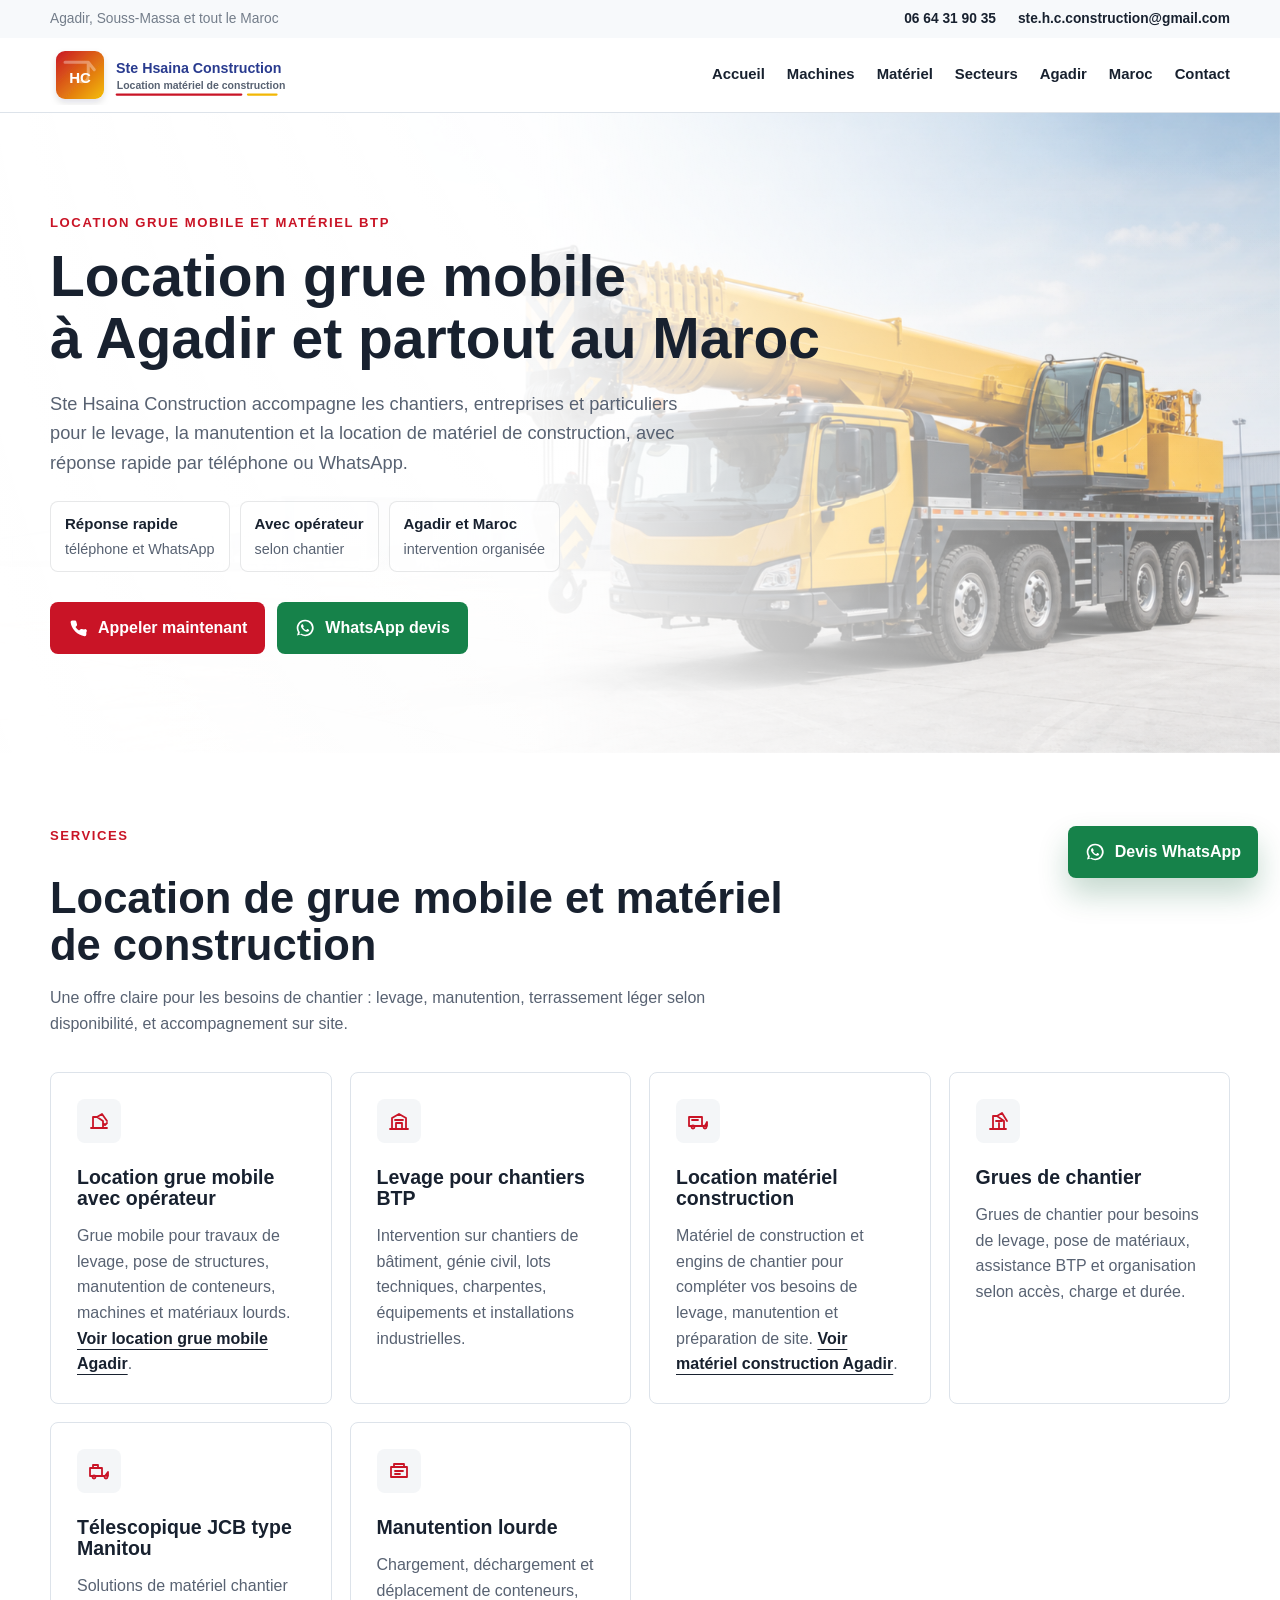
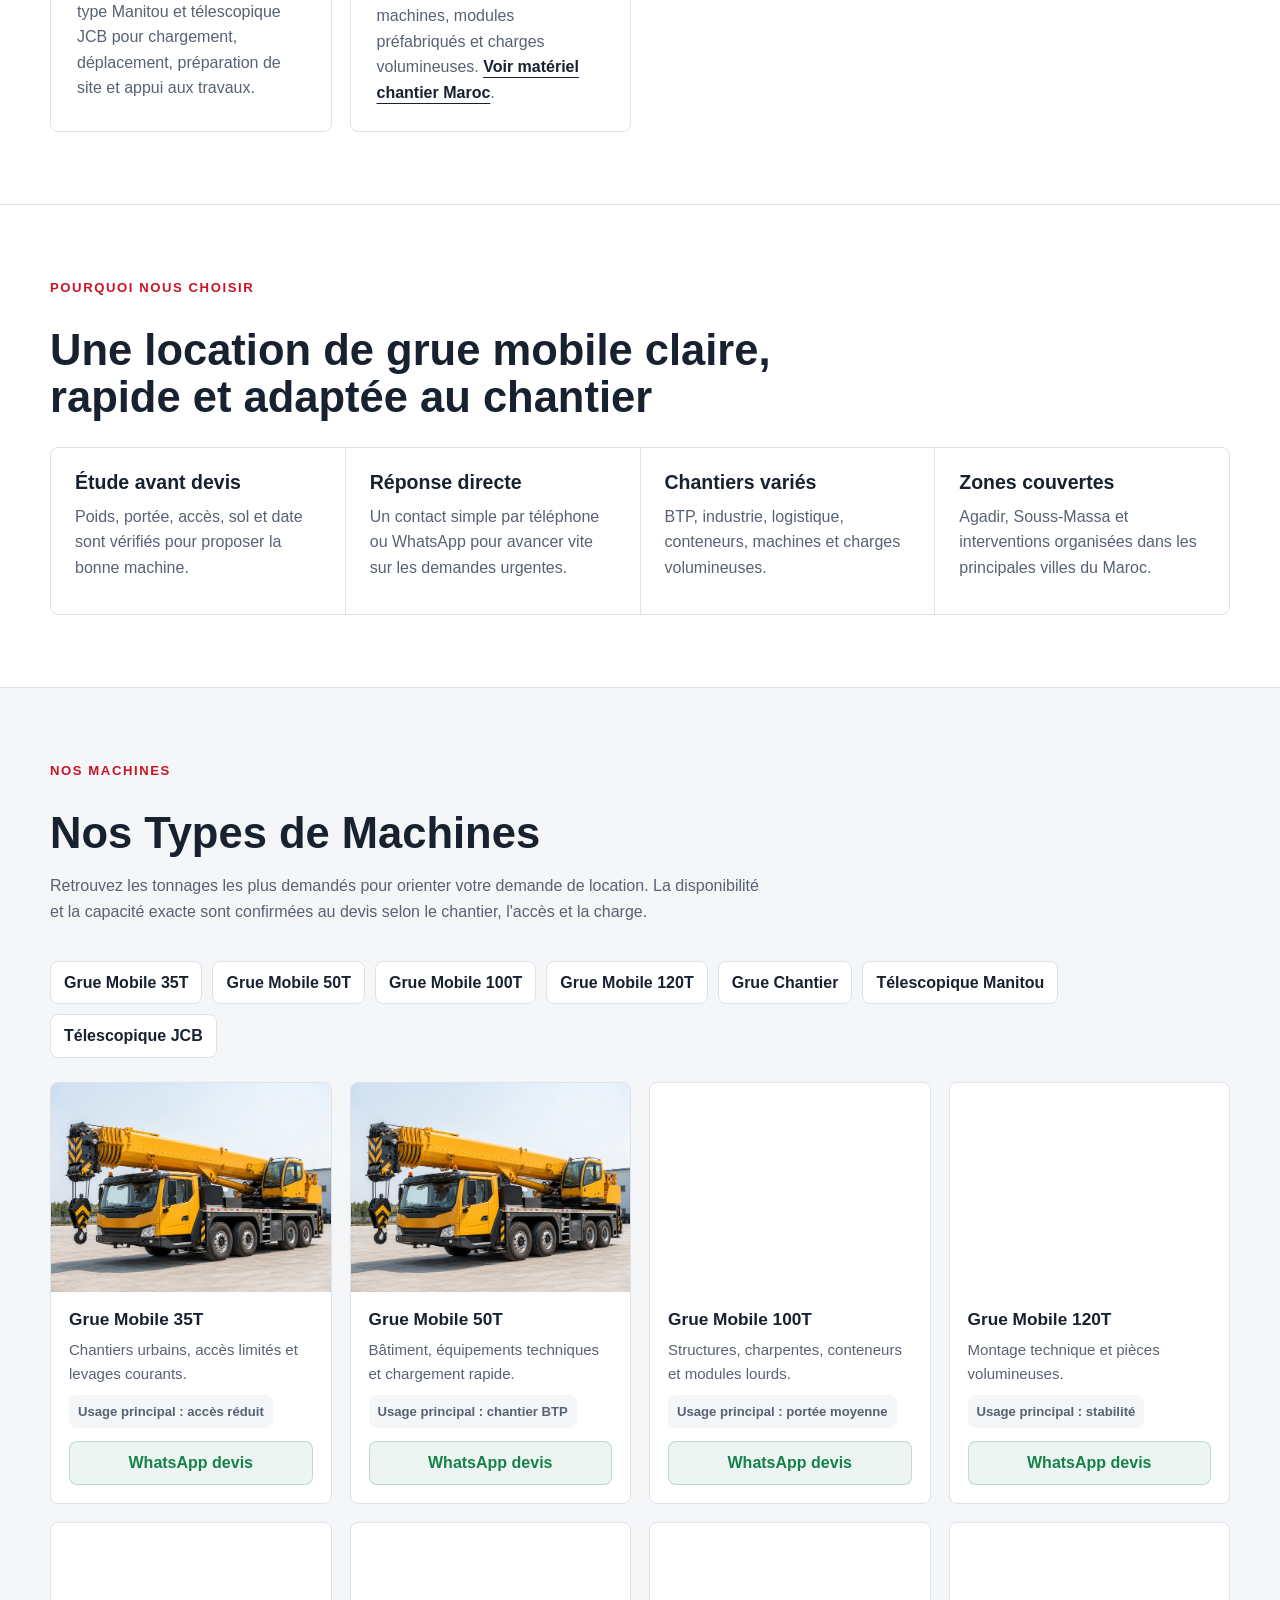
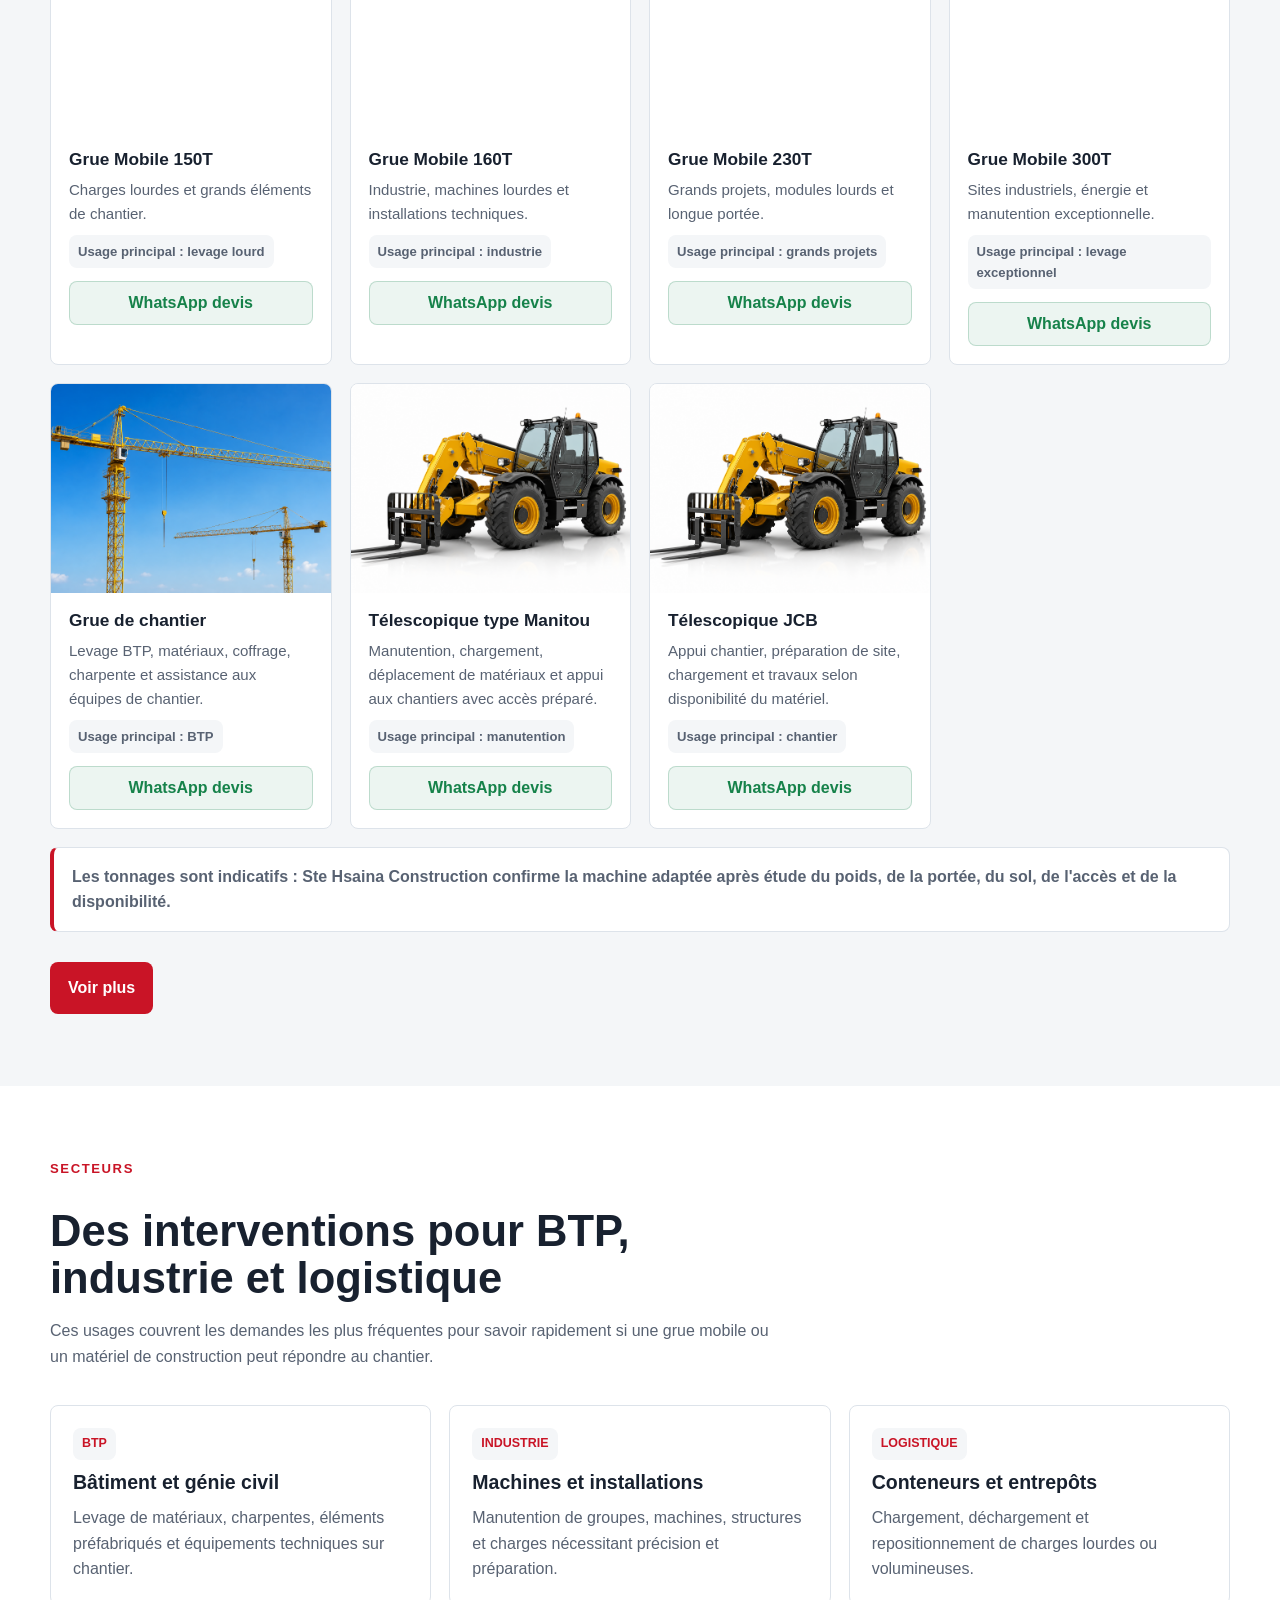
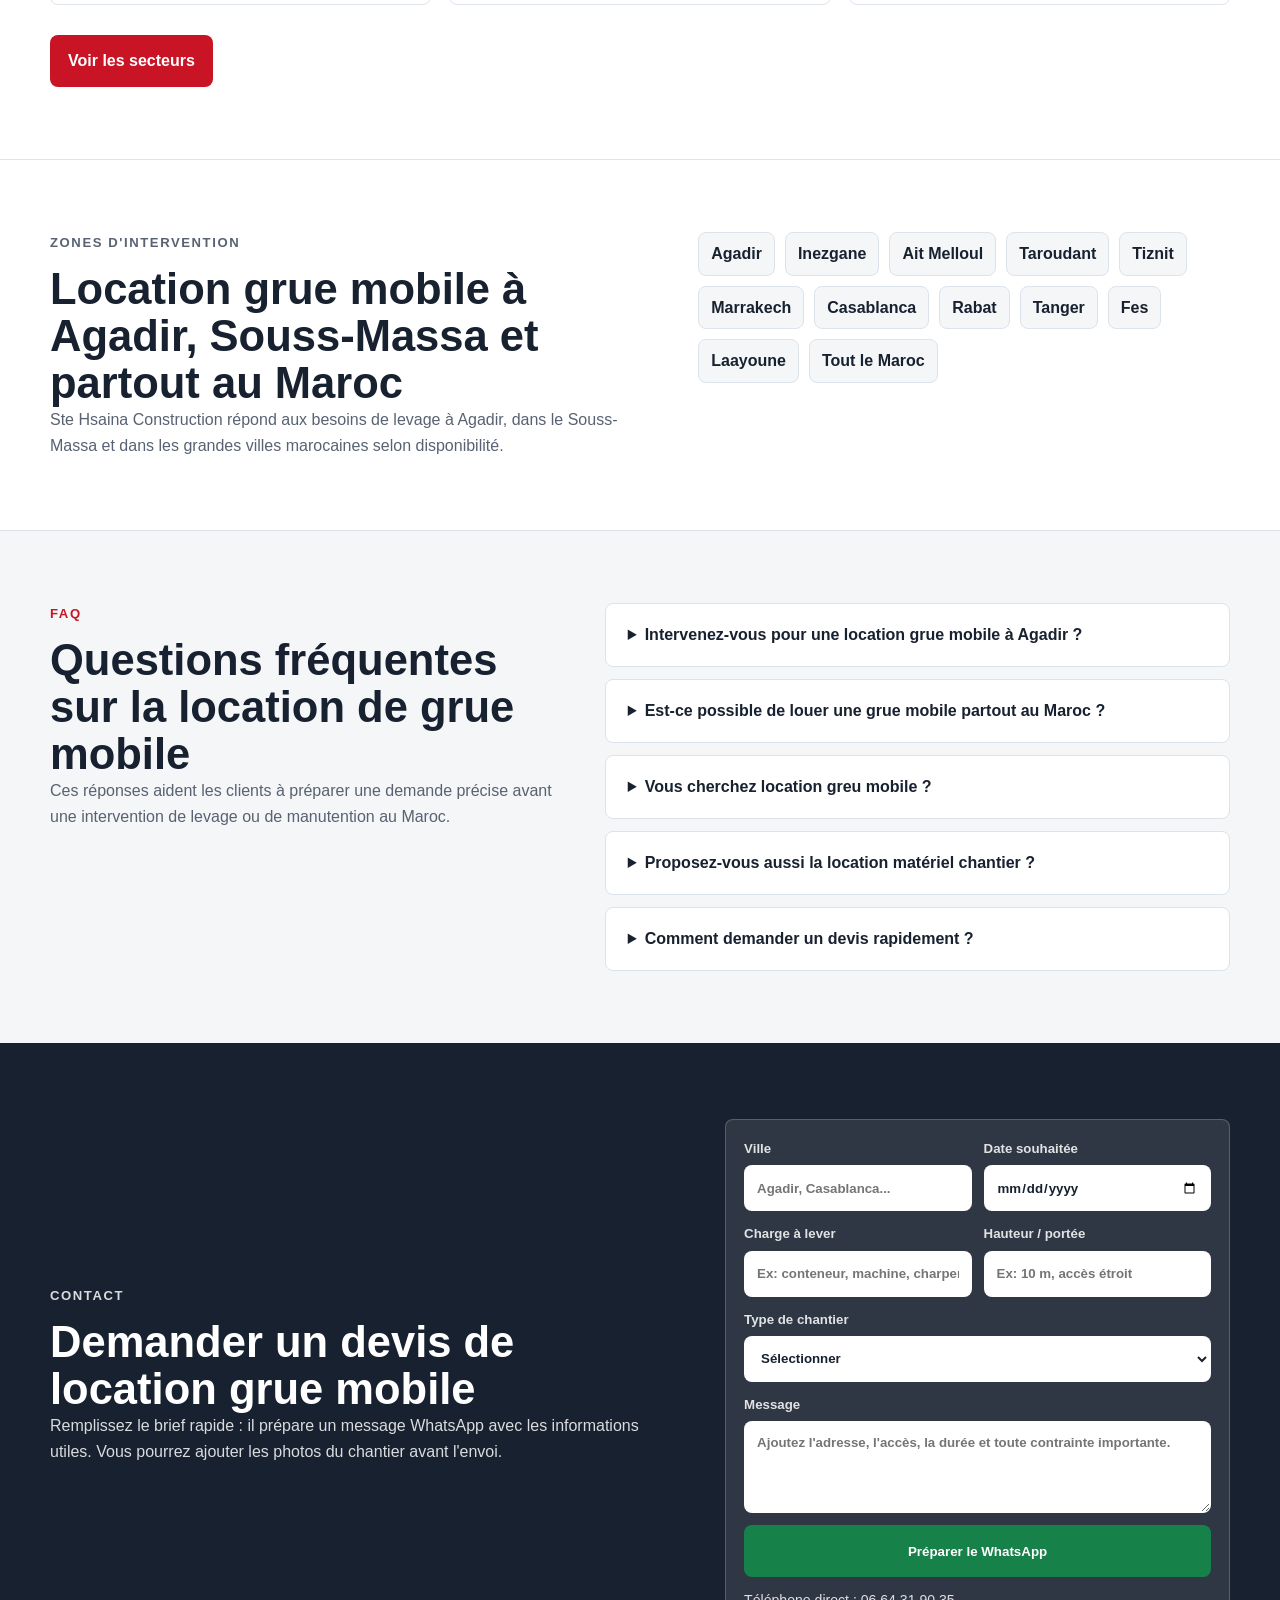
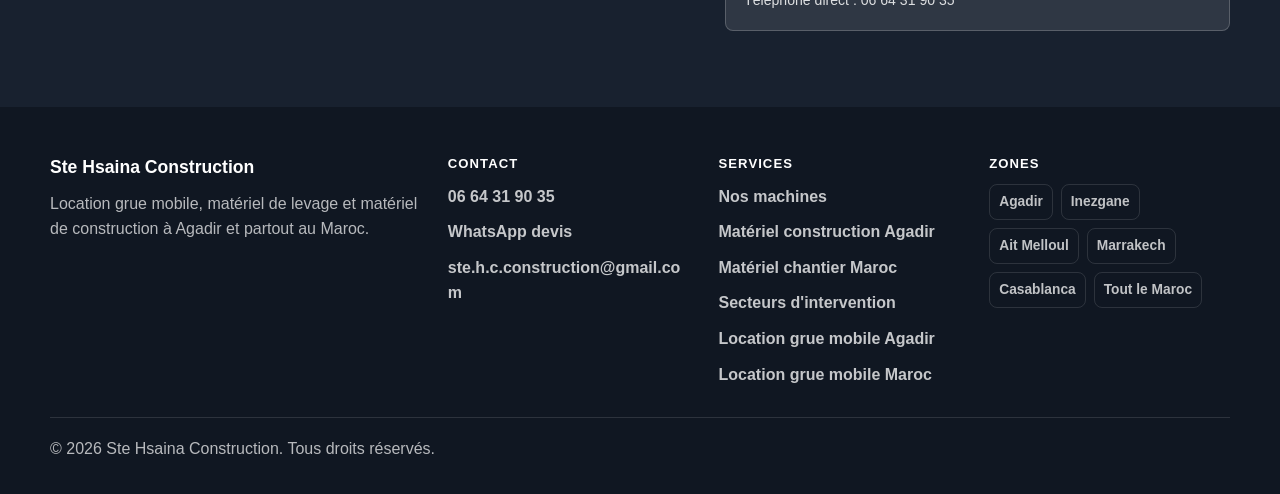
==== commit f598215e: "Add generated chantier crane and telehandler assets" ====
--- a/index.html
+++ b/index.html
@@ -5,7 +5,7 @@
     <meta name="viewport" content="width=device-width, initial-scale=1">
     <title>Location Grue Mobile Maroc | Matériel Chantier - Ste Hsaina Construction</title>
     <meta name="description" content="Ste Hsaina Construction : location grue mobile, location matériel chantier et matériel de construction à Agadir et au Maroc. Levage, manutention et devis WhatsApp.">
-    <meta name="keywords" content="location grue mobile Agadir, location grue mobile Maroc, location greu mobile, location matériel chantier Maroc, location materiel chantier, location matériel construction Agadir, matériel BTP Agadir, grues de chantier, grue de chantier Maroc, Manitou Maroc, machine JCB, location JCB, levage Agadir, manutention lourde Maroc">
+    <meta name="keywords" content="location grue mobile Agadir, location grue mobile Maroc, location greu mobile, location matériel chantier Maroc, location materiel chantier, location matériel construction Agadir, matériel BTP Agadir, grues de chantier, grue de chantier Maroc, Manitou Maroc, télescopique JCB, telescopique JCB type Manitou, machine JCB, location JCB, levage Agadir, manutention lourde Maroc">
     <meta name="robots" content="index, follow">
     <link rel="canonical" href="https://hsainaconstruction.com/">
     <meta property="og:type" content="website">
@@ -26,18 +26,19 @@
         "@type": ["LocalBusiness", "ProfessionalService"],
         "@id": "https://hsainaconstruction.com/#business",
         "name": "Ste Hsaina Construction",
-        "alternateName": ["Hsaina Construction", "Ste H.C", "HC Construction"],
+        "alternateName": ["Hsaina Construction", "Ste Hsaina Construction"],
         "description": "Location de grue mobile, matériel de levage et matériel de construction à Agadir et partout au Maroc.",
         "url": "https://hsainaconstruction.com/",
         "logo": "https://hsainaconstruction.com/assets/logo-ste-hc-sarl.svg",
         "telephone": "+212664319035",
         "email": "ste.h.c.construction@gmail.com",
         "priceRange": "Sur devis",
-        "keywords": "location grue mobile, location grue mobile Agadir, location grue mobile Maroc, location matériel chantier, location materiel chantier, location matériel de construction, location greu mobile, grues de chantier, grue de chantier, Manitou, machine JCB, location JCB",
+        "keywords": "location grue mobile, location grue mobile Agadir, location grue mobile Maroc, location matériel chantier, location materiel chantier, location matériel de construction, location greu mobile, grues de chantier, grue de chantier, Manitou, télescopique JCB, telescopique JCB type Manitou, machine JCB, location JCB",
         "image": [
           "https://hsainaconstruction.com/assets/hero-grue-mobile-professionnelle.png",
           "https://hsainaconstruction.com/assets/grue-mobile-catalogue-150t-160t.png",
-          "https://hsainaconstruction.com/assets/grue-mobile-catalogue-35t-50t.png"
+          "https://hsainaconstruction.com/assets/grue-de-chantier-tour-maroc.png",
+          "https://hsainaconstruction.com/assets/telescopique-jcb-chantier-maroc.png"
         ],
         "address": {
           "@type": "PostalAddress",
@@ -111,8 +112,8 @@
             "@type": "Offer",
             "itemOffered": {
               "@type": "Service",
-              "name": "Manitou et machines JCB",
-              "serviceType": "Location matériel chantier type Manitou et JCB"
+              "name": "Télescopique JCB type Manitou",
+              "serviceType": "Location matériel chantier télescopique type Manitou et JCB"
             }
           }
         ],
@@ -242,8 +243,8 @@
               <span class="service-card__icon" aria-hidden="true">
                 <svg viewBox="0 0 24 24"><path d="M3 17h12V9H3v8Zm12 0h3l3-4v4M6 9V6h5v3M7 19.5a1.5 1.5 0 1 0 0-3 1.5 1.5 0 0 0 0 3Zm12 0a1.5 1.5 0 1 0 0-3 1.5 1.5 0 0 0 0 3Z"/></svg>
               </span>
-              <h3>Manitou et machines JCB</h3>
-              <p>Solutions de matériel chantier type Manitou et machines JCB pour chargement, déplacement, préparation de site et appui aux travaux.</p>
+              <h3>Télescopique JCB type Manitou</h3>
+              <p>Solutions de matériel chantier type Manitou et télescopique JCB pour chargement, déplacement, préparation de site et appui aux travaux.</p>
             </article>
             <article class="service-card">
               <span class="service-card__icon" aria-hidden="true">
@@ -297,8 +298,8 @@
             <a href="#machine-100t">Grue Mobile 100T</a>
             <a href="#machine-120t">Grue Mobile 120T</a>
             <a href="#machine-grue-chantier">Grue Chantier</a>
-            <a href="#machine-manitou">Manitou</a>
-            <a href="#machine-jcb">JCB</a>
+            <a href="#machine-manitou">Télescopique Manitou</a>
+            <a href="#machine-jcb">Télescopique JCB</a>
           </div>
 
           <div class="machine-type-grid">
@@ -375,30 +376,30 @@
               </div>
             </article>
             <article class="machine-type-card" id="machine-grue-chantier">
-              <img src="assets/grue-mobile-catalogue-100t-120t.png" width="1448" height="1086" loading="lazy" decoding="async" alt="Visuel généré grue de chantier pour travaux BTP">
-              <div class="machine-type-card__body">
-                <h3>Grue de Chantier</h3>
+              <img src="assets/grue-de-chantier-tour-maroc.png" width="1536" height="1024" loading="lazy" decoding="async" alt="Visuel généré grue de chantier à tour pour travaux BTP">
+              <div class="machine-type-card__body">
+                <h3>Grue de chantier</h3>
                 <p>Levage BTP, matériaux, coffrage, charpente et assistance aux équipes de chantier.</p>
                 <span class="machine-type-card__use">Usage principal : BTP</span>
                 <a href="https://wa.me/212664319035?text=Bonjour%20Ste%20Hsaina%20Construction%2C%20je%20souhaite%20un%20devis%20pour%20une%20grue%20de%20chantier." target="_blank" rel="noopener">WhatsApp devis</a>
               </div>
             </article>
             <article class="machine-type-card" id="machine-manitou">
-              <img src="assets/grue-mobile-catalogue-35t-50t.png" width="1448" height="1086" loading="lazy" decoding="async" alt="Visuel généré matériel chantier type Manitou au Maroc">
-              <div class="machine-type-card__body">
-                <h3>Manitou</h3>
+              <img src="assets/telescopique-jcb-chantier-maroc.png" width="1536" height="1024" loading="lazy" decoding="async" alt="Visuel généré télescopique type Manitou pour matériel chantier au Maroc">
+              <div class="machine-type-card__body">
+                <h3>Télescopique type Manitou</h3>
                 <p>Manutention, chargement, déplacement de matériaux et appui aux chantiers avec accès préparé.</p>
                 <span class="machine-type-card__use">Usage principal : manutention</span>
-                <a href="https://wa.me/212664319035?text=Bonjour%20Ste%20Hsaina%20Construction%2C%20je%20souhaite%20un%20devis%20pour%20un%20Manitou." target="_blank" rel="noopener">WhatsApp devis</a>
+                <a href="https://wa.me/212664319035?text=Bonjour%20Ste%20Hsaina%20Construction%2C%20je%20souhaite%20un%20devis%20pour%20un%20t%C3%A9lescopique%20type%20Manitou." target="_blank" rel="noopener">WhatsApp devis</a>
               </div>
             </article>
             <article class="machine-type-card" id="machine-jcb">
-              <img src="assets/grue-mobile-catalogue-150t-160t.png" width="1448" height="1086" loading="lazy" decoding="async" alt="Visuel généré machine JCB pour chantier au Maroc">
-              <div class="machine-type-card__body">
-                <h3>Machine JCB</h3>
+              <img src="assets/telescopique-jcb-chantier-maroc.png" width="1536" height="1024" loading="lazy" decoding="async" alt="Visuel généré télescopique JCB pour chantier au Maroc">
+              <div class="machine-type-card__body">
+                <h3>Télescopique JCB</h3>
                 <p>Appui chantier, préparation de site, chargement et travaux selon disponibilité du matériel.</p>
                 <span class="machine-type-card__use">Usage principal : chantier</span>
-                <a href="https://wa.me/212664319035?text=Bonjour%20Ste%20Hsaina%20Construction%2C%20je%20souhaite%20un%20devis%20pour%20une%20machine%20JCB." target="_blank" rel="noopener">WhatsApp devis</a>
+                <a href="https://wa.me/212664319035?text=Bonjour%20Ste%20Hsaina%20Construction%2C%20je%20souhaite%20un%20devis%20pour%20un%20t%C3%A9lescopique%20JCB." target="_blank" rel="noopener">WhatsApp devis</a>
               </div>
             </article>
           </div>
@@ -528,7 +529,7 @@
                 <option value="">Sélectionner</option>
                 <option>BTP / bâtiment</option>
                 <option>Grue de chantier</option>
-                <option>Manitou / machine JCB</option>
+                <option>Télescopique JCB / Manitou</option>
                 <option>Industrie</option>
                 <option>Logistique / conteneur</option>
                 <option>Particulier</option>
